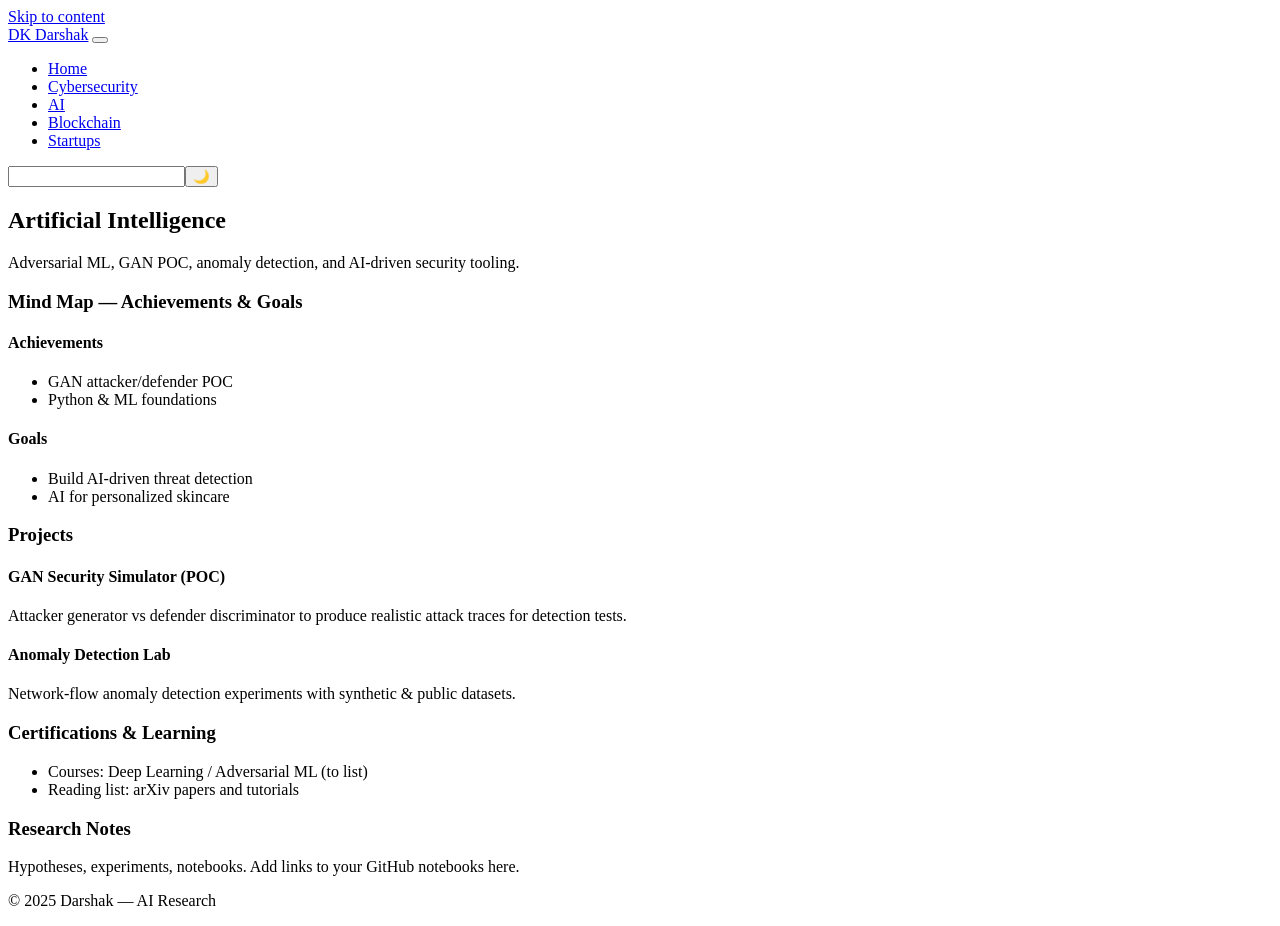
==== ai.html @ f1b4c846 "Update path file" ====
<!doctype html>
<html lang="en">
<head>
  <meta charset="utf-8"/><meta name="viewport" content="width=device-width,initial-scale=1"/>
  <title>AI — Darshak Kanani</title>
  <meta name="description" content="AI projects and GAN POC by Darshak — adversarial ML and security applications."/>
  <link rel="stylesheet" href="style.css">
</head>
<body>
  <a class="skip-link" href="#main">Skip to content</a>
  <header class="site-header"><div class="nav container">
    <a class="brand" href="index.html">DK Darshak</a>
    <button id="nav-toggle" class="hamburger"><span></span><span></span><span></span></button>
    <nav id="primary-nav" class="primary-nav"><ul>
      <li><a href="index.html">Home</a></li>
      <li><a href="cybersecurity.html">Cybersecurity</a></li>
      <li><a class="active" href="ai.html">AI</a></li>
      <li><a href="blockchain.html">Blockchain</a></li>
      <li><a href="startups.html">Startups</a></li>
    </ul></nav>
    <div class="nav-actions"><input id="site-search" class="site-search" type="search"><button id="theme-toggle" class="btn small">🌙</button></div>
  </div></header>

  <main id="main">
    <section id="ai-overview" class="section container">
      <div class="section-header">
        <h1>Artificial Intelligence</h1>
        <p class="muted">Adversarial ML, GAN POC, anomaly detection, and AI-driven security tooling.</p>
      </div>

      <div class="grid grid-2">
        <div>
          <article class="panel mindmap" id="ai-mindmap">
            <h3>Mind Map — Achievements & Goals</h3>
            <div class="map-canvas">
              <div class="map-col">
                <h4>Achievements</h4>
                <ul>
                  <li>GAN attacker/defender POC</li>
                  <li>Python & ML foundations</li>
                </ul>
              </div>
              <div class="map-col">
                <h4>Goals</h4>
                <ul>
                  <li>Build AI-driven threat detection</li>
                  <li>AI for personalized skincare</li>
                </ul>
              </div>
            </div>
          </article>

          <article class="panel">
            <h3>Projects</h3>
            <div class="cards">
              <article class="card" tabindex="0">
                <h4>GAN Security Simulator (POC)</h4>
                <p>Attacker generator vs defender discriminator to produce realistic attack traces for detection tests.</p>
              </article>

              <article class="card" tabindex="0">
                <h4>Anomaly Detection Lab</h4>
                <p>Network-flow anomaly detection experiments with synthetic & public datasets.</p>
              </article>
            </div>
          </article>
        </div>

        <div>
          <article class="panel">
            <h3>Certifications & Learning</h3>
            <ul class="map-list">
              <li>Courses: Deep Learning / Adversarial ML (to list)</li>
              <li>Reading list: arXiv papers and tutorials</li>
            </ul>
          </article>

          <article class="panel">
            <h3>Research Notes</h3>
            <p class="muted">Hypotheses, experiments, notebooks. Add links to your GitHub notebooks here.</p>
          </article>
        </div>
      </div>
    </section>
  </main>

  <footer class="site-footer"><div class="container"><p>© 2025 Darshak — AI Research</p></div></footer>

  <script src="js/main.js"></script>
  <script src="js/ai.js"></script>
</body>
</html>
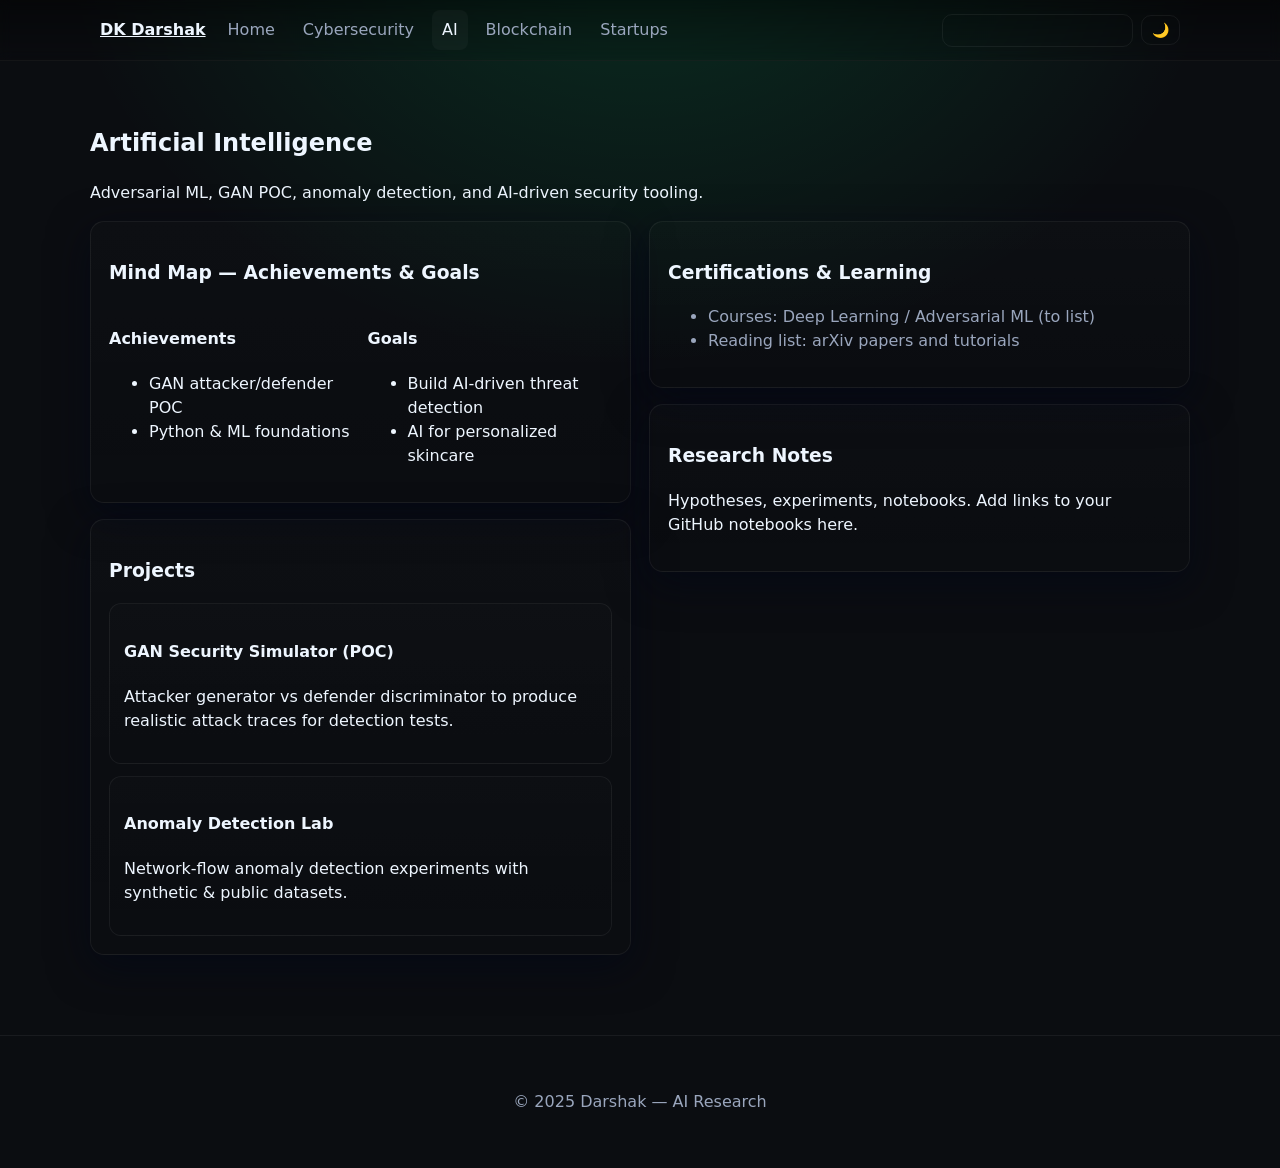
==== commit 6494251e: "path change" ====
--- a/ai.html
+++ b/ai.html
@@ -4,7 +4,7 @@
   <meta charset="utf-8"/><meta name="viewport" content="width=device-width,initial-scale=1"/>
   <title>AI — Darshak Kanani</title>
   <meta name="description" content="AI projects and GAN POC by Darshak — adversarial ML and security applications."/>
-  <link rel="stylesheet" href="style.css">
+  <link rel="stylesheet" href="css/style.css">
 </head>
 <body>
   <a class="skip-link" href="#main">Skip to content</a>
--- a/css/style.css
+++ b/css/style.css
@@ -0,0 +1,189 @@
+/* =========================
+   Variables & Base Reset
+   ========================= */
+:root{
+  --bg:#0b0d11; --panel:#0f1316; --panel-2:#12141a; --muted:#9aa6bd; --text:#eef6ff;
+  --accent:#00e5ff; --accent2:#ff3b6b; --glass:rgba(255,255,255,0.03); --border:rgba(255,255,255,0.06);
+  --radius:14px; --shadow:0 12px 40px rgba(2,6,23,0.6); --max-width:1100px;
+  --glass-2: linear-gradient(180deg, rgba(255,255,255,0.02), transparent);
+  --ease: cubic-bezier(.2,.9,.3,1);
+}
+[data-theme="light"]{
+  --bg:#f6f8fb; --panel:#fff; --panel-2:#f2f4f8; --muted:#546678; --text:#06122a;
+  --accent:#0077ff; --accent2:#d12b55; --glass:rgba(0,0,0,0.02); --border:rgba(2,6,23,0.06);
+}
+
+/* Reset */
+*{box-sizing:border-box}
+html,body{height:100%}
+body{
+  margin:0;
+  background-color: var(--bg);
+  background-image: radial-gradient(900px 700px at 50% -10%, rgba(0,255,135,0.14), rgba(0,0,0,0) 65%);
+  background-repeat: no-repeat;
+  background-attachment: fixed;
+  color:var(--text);font-family:Inter,system-ui,-apple-system,"Segoe UI",Roboto,"Helvetica Neue",Arial;line-height:1.5;
+  -webkit-font-smoothing:antialiased;-moz-osx-font-smoothing:grayscale;
+}
+
+[data-theme="light"] body{
+  background: var(--bg);
+}
+
+/* Skip link */
+.skip-link{position:absolute;left:-9999px}
+.skip-link:focus{position:static;padding:8px 12px;background:var(--accent);color:#001;border-radius:8px}
+
+/* Container */
+.container{max-width:var(--max-width);margin:0 auto;padding:20px}
+
+/* Header / Nav */
+.site-header{position:sticky;top:0;z-index:160;background:linear-gradient(180deg, rgba(0,0,0,0.45), rgba(0,0,0,0.08));border-bottom:1px solid var(--border);backdrop-filter: blur(6px)}
+.nav{display:flex;align-items:center;gap:12px;max-width:var(--max-width);margin:0 auto;padding:10px;position:relative}
+.brand{display:flex;align-items:center;gap:10px;color:var(--text);font-weight:600}
+.logo{display:inline-grid;place-items:center;width:44px;height:44px;border-radius:10px;background:linear-gradient(135deg,var(--accent),var(--accent2));color:#001;font-weight:700}
+.brand-text{font-size:1rem}
+.primary-nav ul{display:flex;gap:8px;list-style:none;margin:0;padding:0}
+.primary-nav a{display:inline-block;padding:8px 10px;border-radius:8px;color:var(--muted);text-decoration:none}
+.primary-nav a:hover, .primary-nav a.active{background:var(--glass);color:var(--text)}
+.nav-actions{margin-left:auto;display:flex;gap:8px;align-items:center}
+.site-search{background:transparent;border:1px solid var(--border);padding:8px 10px;border-radius:10px;color:var(--text);min-width:160px}
+.btn{display:inline-flex;align-items:center;gap:8px;padding:8px 12px;border-radius:10px;border:1px solid var(--border);background:transparent;color:var(--text);cursor:pointer}
+.btn.primary{background:linear-gradient(90deg,var(--accent),var(--accent2));border:none;color:#001;box-shadow:0 8px 30px rgba(0,0,0,0.6)}
+.btn.small{padding:6px 10px;font-size:14px}
+
+/* Quick links & socials */
+.quick-links{list-style:none;padding:0;margin:8px 0 0;display:grid;gap:8px}
+.quick-links a{color:var(--muted);text-decoration:none;padding:6px 8px;border-radius:8px;display:inline-block}
+.quick-links a:hover{background:var(--glass);color:var(--text)}
+.socials a{color:var(--text);text-decoration:none}
+.socials a:hover{color:var(--accent)}
+
+/* Hamburger (mobile) */
+.hamburger{display:none;border:none;background:transparent;padding:8px;cursor:pointer}
+.hamburger span{display:block;height:2px;width:22px;background:var(--text);margin:4px 0;border-radius:2px}
+
+/* Hero */
+.section{padding:44px 0}
+.hero{padding:56px 0 38px;position:relative;overflow:hidden}
+.hero-inner{display:grid;grid-template-columns:1.3fr .7fr;gap:22px;align-items:start}
+.hero-title{font-size:clamp(28px,6vw,44px);margin:0}
+.lead{color:var(--muted);margin:10px 0}
+.cta-row{display:flex;gap:10px;margin-top:12px;flex-wrap:wrap}
+.badges{display:flex;gap:8px;margin-top:14px;flex-wrap:wrap}
+.badge{background:var(--panel-2);padding:6px 10px;border-radius:999px;border:1px solid var(--border);font-size:13px;color:var(--muted)}
+.kpi-row{display:flex;gap:18px;margin-top:18px;flex-wrap:wrap}
+.kpi{background:var(--glass-2);padding:12px;border-radius:12px;border:1px solid var(--border);min-width:80px;text-align:center}
+.kpi strong{display:block;font-size:18px}
+
+/* Panels & cards */
+.panel{background:linear-gradient(180deg, rgba(255,255,255,0.01), transparent);padding:18px;border-radius:14px;border:1px solid var(--border);box-shadow:var(--shadow)}
+.panel + .panel{margin-top:16px}
+.card{padding:14px;border-radius:12px;background:linear-gradient(180deg, rgba(255,255,255,0.01), transparent);border:1px solid var(--border)}
+.cards{display:grid;gap:12px}
+.project-card{transition:transform .3s var(--ease), box-shadow .3s var(--ease);will-change:transform}
+.card:hover{box-shadow:0 12px 38px rgba(0,0,0,0.35);border-color:rgba(255,255,255,0.14)}
+.card .card-actions{margin-top:10px;display:flex;gap:8px;flex-wrap:wrap}
+.is-filtered-out{display:none}
+
+/* grids */
+.grid{display:grid;gap:18px}
+.grid-2{grid-template-columns:1fr 1fr}
+.highlight-grid{display:grid;grid-template-columns:repeat(auto-fit,minmax(220px,1fr));gap:16px}
+.projects-grid{display:grid;grid-template-columns:repeat(2,1fr);gap:14px}
+
+/* mindmap simple layout */
+.mindmap .map-canvas{display:flex;gap:14px;flex-wrap:wrap}
+.map-col{flex:1;min-width:180px}
+.map-list{color:var(--muted)}
+.map-node{display:inline-flex;align-items:center;gap:8px;padding:6px 10px;border-radius:999px;border:1px solid var(--border);background:var(--panel-2);color:var(--text);cursor:pointer;margin:6px 6px 0 0}
+.map-node[aria-expanded="true"]{background:var(--glass)}
+.node-detail{margin:8px 0 0 0}
+
+/* flip-card */
+.flip-card{width:120px;height:140px;perspective:900px}
+.flip-inner{position:relative;width:100%;height:100%;transform-style:preserve-3d;transition:transform .6s var(--ease)}
+.flip-card:hover .flip-inner{transform:rotateY(180deg)}
+.flip-front,.flip-back{position:absolute;inset:0;border-radius:10px;display:flex;align-items:center;justify-content:center;backface-visibility:hidden}
+.flip-front img{width:100%;height:100%;object-fit:cover;border-radius:10px}
+.flip-back{background:var(--panel-2);transform:rotateY(180deg);color:var(--muted);padding:12px;text-align:center}
+
+/* diagram styles */
+.gan-svg .svg-box{fill:rgba(255,255,255,0.02);stroke:var(--border)}
+.gan-svg .svg-text{fill:var(--text);font-size:13px}
+
+/* blog */
+.blog-cards{display:grid;grid-template-columns:repeat(auto-fit,minmax(240px,1fr));gap:14px}
+
+/* chips / filters */
+.chips{display:flex;gap:8px;flex-wrap:wrap;margin:8px 0 16px}
+.chip{border:1px solid var(--border);background:var(--panel-2);color:var(--muted);padding:6px 10px;border-radius:999px;cursor:pointer}
+.chip:hover{color:var(--text)}
+.chip.active{background:linear-gradient(90deg,var(--accent),var(--accent2));color:#001;border:none}
+
+/* accordion */
+.accordion{display:grid;gap:10px}
+.accordion-header{width:100%;text-align:left;border:1px solid var(--border);background:var(--panel-2);color:var(--text);padding:10px;border-radius:10px;cursor:pointer}
+.accordion-content{border-left:2px solid var(--border);margin:4px 0 0 8px;padding:8px 0 0 10px;color:var(--muted);display:none}
+.accordion-header[aria-expanded="true"] + .accordion-content{display:block}
+
+/* tabs */
+.tabs{display:block}
+.tab-list{display:flex;gap:8px;flex-wrap:wrap;margin-bottom:10px}
+.tab{padding:8px 12px;border:1px solid var(--border);background:var(--panel-2);color:var(--muted);border-radius:10px;cursor:pointer}
+.tab[aria-selected="true"]{background:linear-gradient(90deg,var(--accent),var(--accent2));color:#001;border:none}
+.tab-panel{border:1px dashed var(--border);border-radius:10px;padding:10px}
+
+/* code block */
+.code-block{position:relative;background:var(--panel-2);border:1px solid var(--border);border-radius:12px;padding:10px}
+.code-block pre{margin:0;overflow:auto}
+.code-block .copy-btn{position:absolute;top:8px;right:8px}
+
+/* modal */
+.modal{position:fixed;inset:0;background:rgba(0,0,0,0.6);display:none;align-items:center;justify-content:center;padding:16px;z-index:400}
+.modal.open{display:flex}
+.modal-dialog{background:var(--panel);border:1px solid var(--border);border-radius:14px;box-shadow:var(--shadow);max-width:560px;width:100%;overflow:hidden}
+.modal-header{display:flex;align-items:center;justify-content:space-between;padding:12px 14px;border-bottom:1px solid var(--border)}
+.modal-title{margin:0}
+.modal-content{padding:14px;color:var(--muted)}
+
+/* resume preview */
+.resume-preview{height:380px;border-radius:10px;overflow:hidden;border:1px solid var(--border)}
+.resume-preview iframe{width:100%;height:100%;border:0}
+
+/* forms */
+.contact-form{display:block}
+.form-row{display:flex;flex-direction:column;gap:6px;margin-bottom:12px}
+.form-row label{font-size:14px;color:var(--muted)}
+.form-row input,.form-row textarea{background:transparent;border:1px solid var(--border);border-radius:10px;color:var(--text);padding:10px}
+.form-row input:focus,.form-row textarea:focus{outline:none;border-color:var(--accent);box-shadow:0 0 0 3px rgba(0,229,255,0.15)}
+
+/* footer */
+.site-footer{padding:18px 0;border-top:1px solid var(--border);color:var(--muted);text-align:center;margin-top:36px}
+
+/* back-to-top */
+.back-to-top{position:fixed;right:16px;bottom:18px;padding:10px;border-radius:10px;border:1px solid var(--border);display:none;background:var(--panel)}
+
+/* keyboard focus mode */
+.show-focus :focus{outline:2px solid var(--accent);outline-offset:2px}
+
+/* responsive */
+@media (max-width:1000px){
+  .hero-inner{grid-template-columns:1fr}
+  .primary-nav{display:none;position:absolute;left:12px;right:12px;top:100%;background:var(--panel);padding:10px;border-radius:12px;border:1px solid var(--border);box-shadow:var(--shadow)}
+  .primary-nav.open{display:block}
+  .primary-nav ul{display:grid;grid-template-columns:1fr;gap:4px}
+  .hamburger{display:inline-flex}
+  .site-search{display:none}
+  .projects-grid{grid-template-columns:1fr}
+  .grid-2{grid-template-columns:1fr}
+  .container{padding:14px}
+}
+@media (max-width:600px){
+  .brand-text{display:none}
+  .logo{width:40px;height:40px}
+}
+
+/* animations */
+.fade-in{opacity:0;transform:translateY(16px);animation:fadeInUp .6s forwards}
+@keyframes fadeInUp{to{opacity:1;transform:none}}
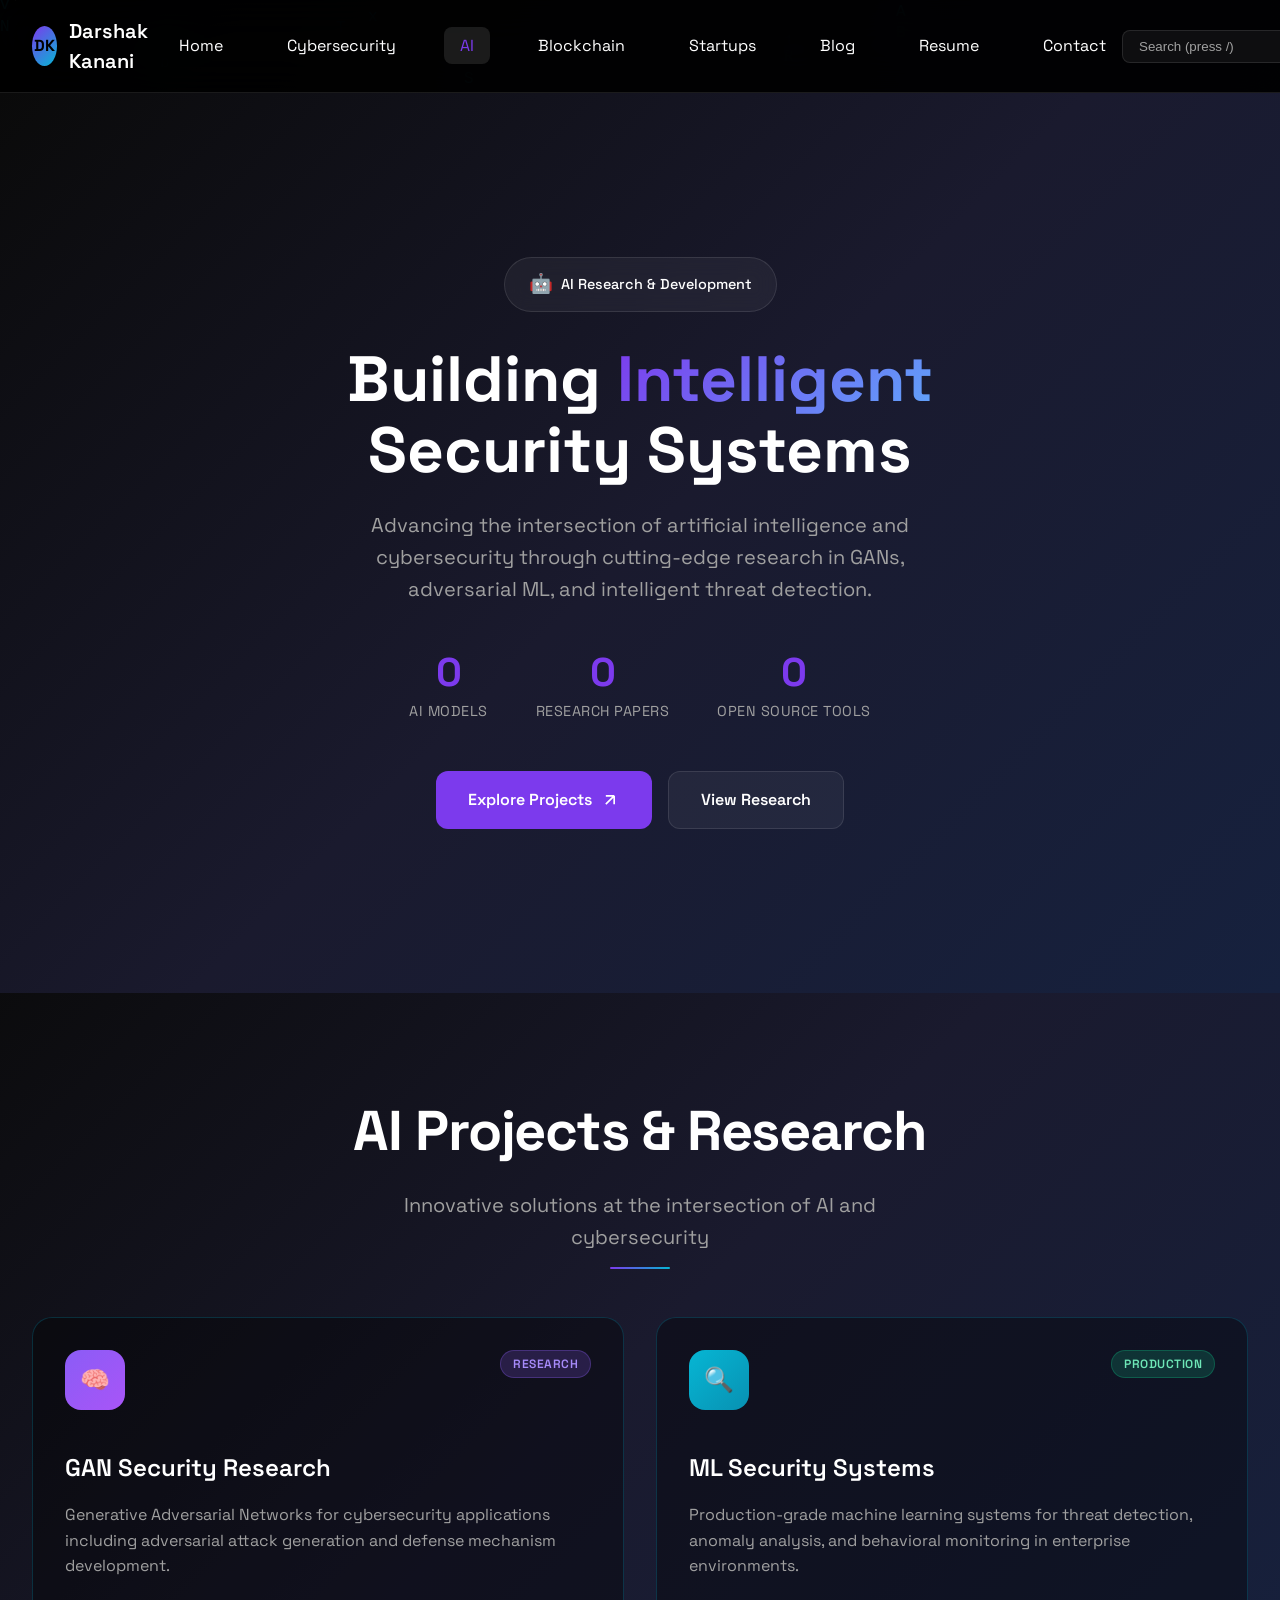
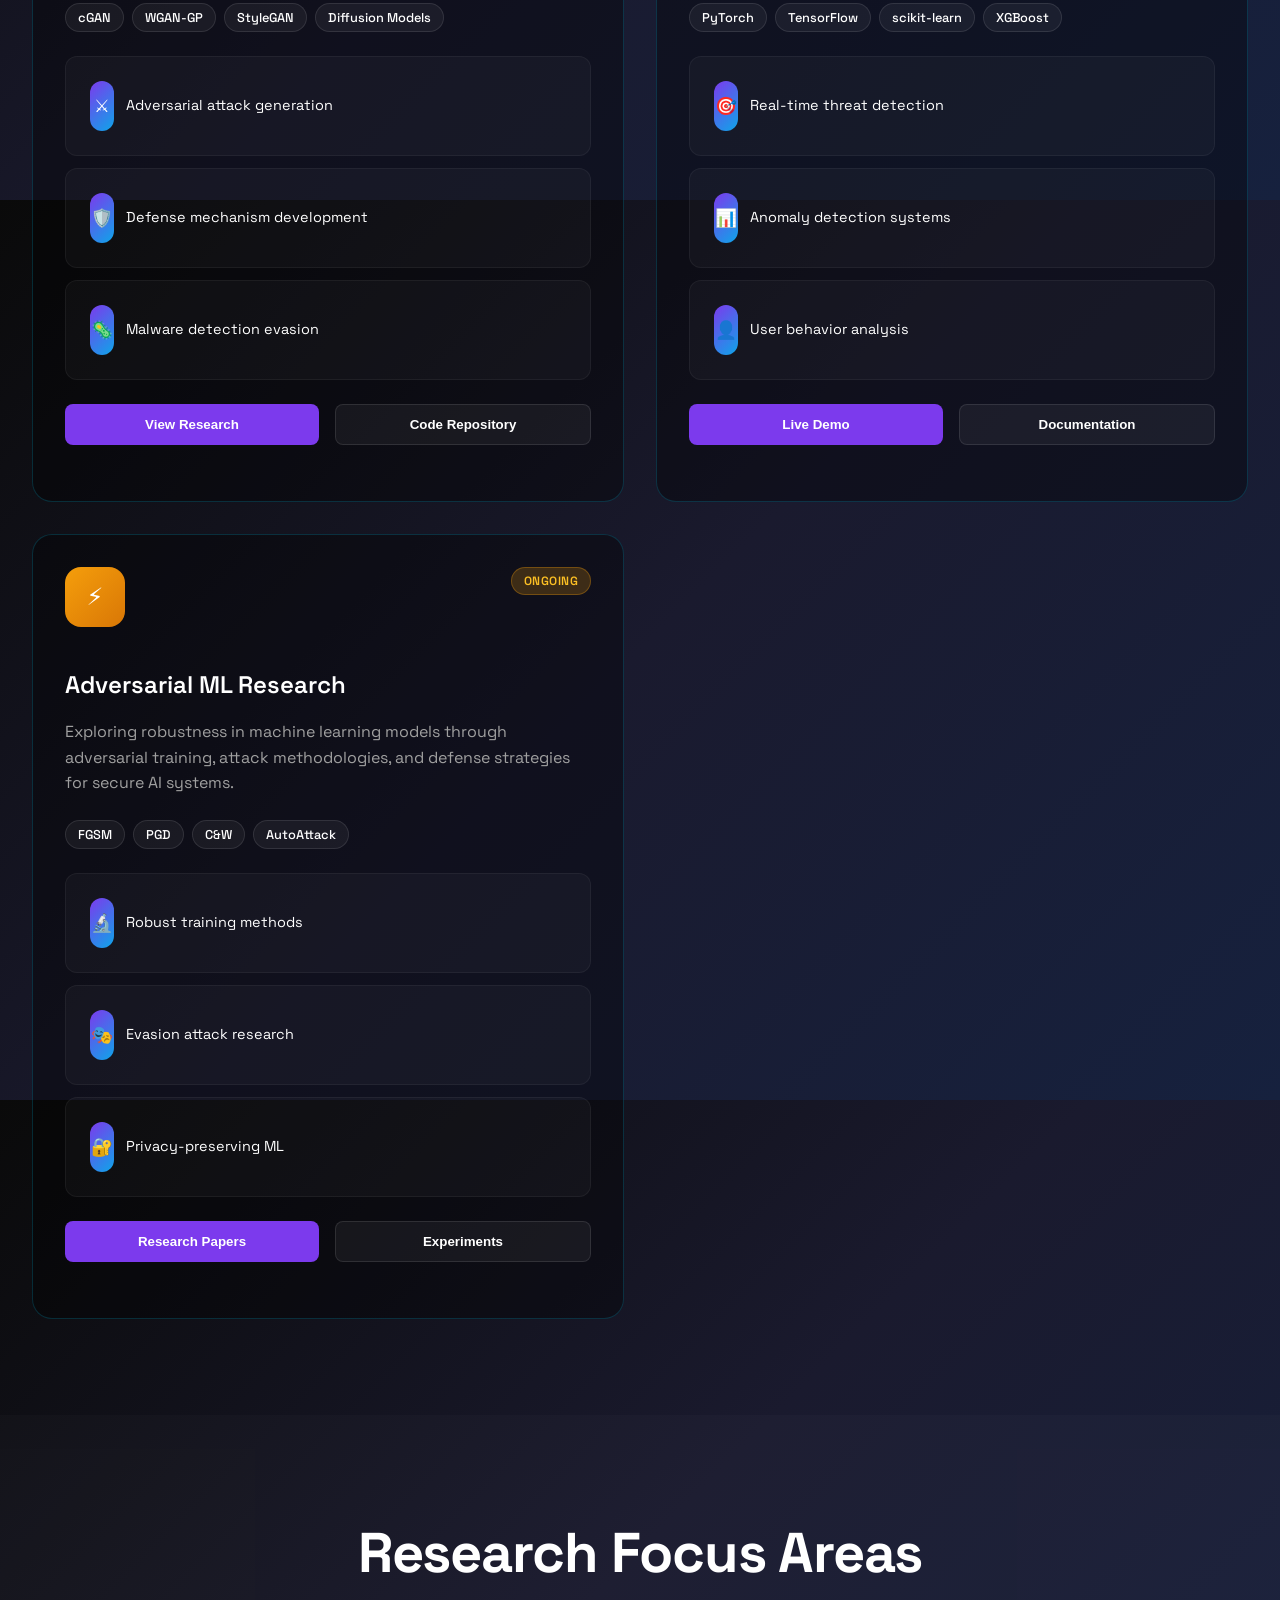
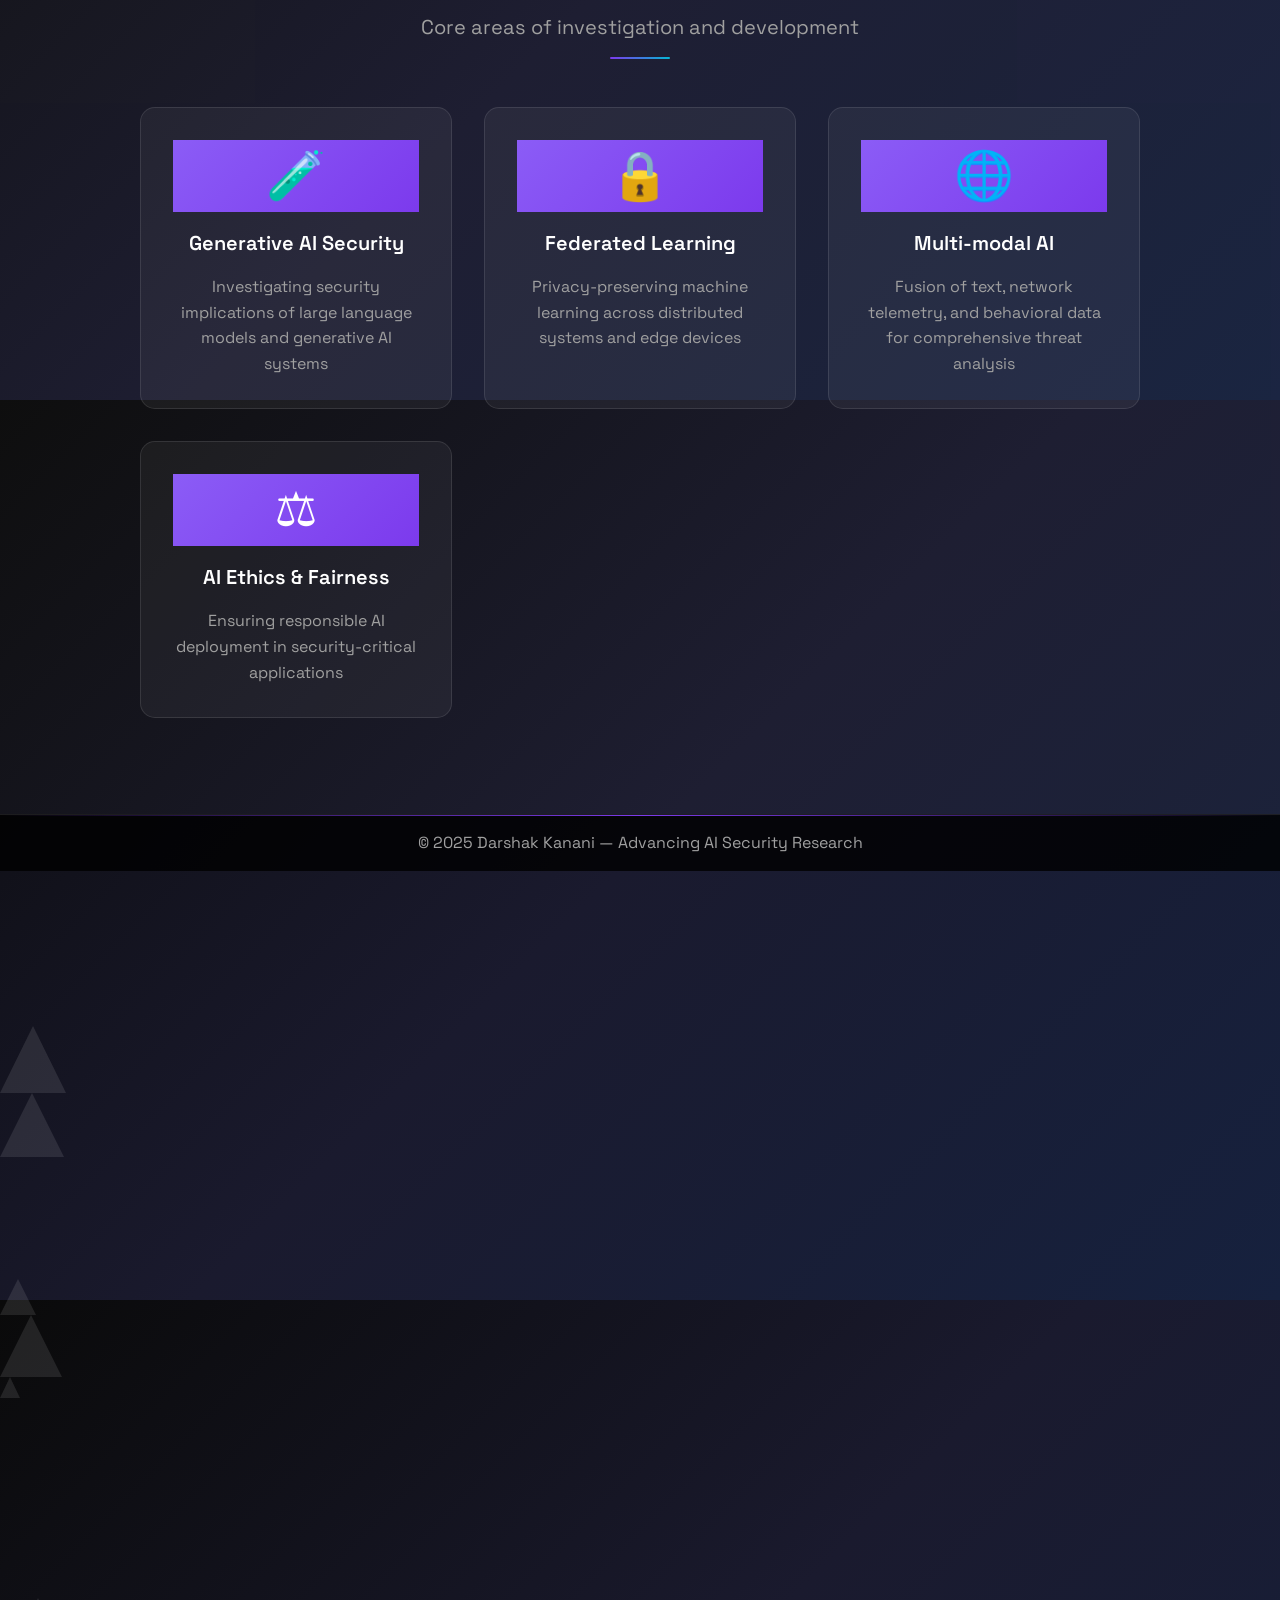
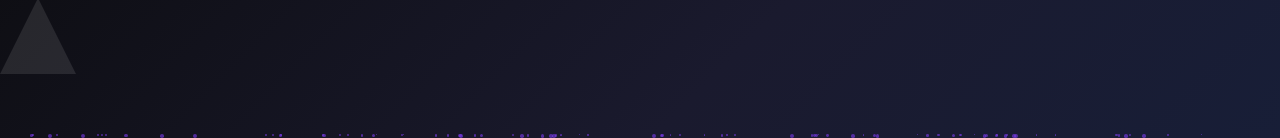
==== commit 38725513: "Update" ====
--- a/ai.html
+++ b/ai.html
@@ -1,90 +1,289 @@
 <!doctype html>
 <html lang="en">
 <head>
-  <meta charset="utf-8"/><meta name="viewport" content="width=device-width,initial-scale=1"/>
+  <meta charset="utf-8"/>
+  <meta name="viewport" content="width=device-width,initial-scale=1"/>
   <title>AI — Darshak Kanani</title>
-  <meta name="description" content="AI projects and GAN POC by Darshak — adversarial ML and security applications."/>
+  <meta name="description" content="AI projects, research, and GAN-based security work by Darshak Kanani."/>
   <link rel="stylesheet" href="css/style.css">
+  <link rel="preconnect" href="https://fonts.googleapis.com">
+  <link rel="preconnect" href="https://fonts.gstatic.com" crossorigin>
+  <link href="https://fonts.googleapis.com/css2?family=Space+Grotesk:wght@300;400;500;600;700&display=swap" rel="stylesheet">
 </head>
-<body>
+<body class="theme-ai ai-page">
   <a class="skip-link" href="#main">Skip to content</a>
-  <header class="site-header"><div class="nav container">
-    <a class="brand" href="index.html">DK Darshak</a>
-    <button id="nav-toggle" class="hamburger"><span></span><span></span><span></span></button>
-    <nav id="primary-nav" class="primary-nav"><ul>
-      <li><a href="index.html">Home</a></li>
-      <li><a href="cybersecurity.html">Cybersecurity</a></li>
-      <li><a class="active" href="ai.html">AI</a></li>
-      <li><a href="blockchain.html">Blockchain</a></li>
-      <li><a href="startups.html">Startups</a></li>
-    </ul></nav>
-    <div class="nav-actions"><input id="site-search" class="site-search" type="search"><button id="theme-toggle" class="btn small">🌙</button></div>
-  </div></header>
-
-  <main id="main">
-    <section id="ai-overview" class="section container">
-      <div class="section-header">
-        <h1>Artificial Intelligence</h1>
-        <p class="muted">Adversarial ML, GAN POC, anomaly detection, and AI-driven security tooling.</p>
+
+  <header class="site-header" role="banner">
+    <div class="nav container">
+      <a class="brand" href="index.html" aria-label="Home">
+        <span class="logo">DK</span><span class="brand-text">Darshak Kanani</span>
+      </a>
+
+      <button id="nav-toggle" class="hamburger" aria-controls="primary-nav" aria-expanded="false" aria-label="Toggle navigation">
+        <span></span><span></span><span></span>
+      </button>
+
+      <nav id="primary-nav" class="primary-nav" role="navigation">
+        <ul>
+          <li><a href="index.html">Home</a></li>
+          <li><a href="cybersecurity.html">Cybersecurity</a></li>
+          <li><a class="active" href="ai.html">AI</a></li>
+          <li><a href="blockchain.html">Blockchain</a></li>
+          <li><a href="startups.html">Startups</a></li>
+          <li><a href="index.html#blog">Blog</a></li>
+          <li><a href="index.html#resume">Resume</a></li>
+          <li><a href="index.html#contact">Contact</a></li>
+        </ul>
+      </nav>
+
+      <div class="nav-actions">
+        <input id="site-search" class="site-search" type="search" placeholder="Search (press /)" aria-label="Search">
+        <button id="theme-toggle" class="btn small" title="Toggle theme" aria-pressed="false">🌙</button>
       </div>
-
-      <div class="grid grid-2">
-        <div>
-          <article class="panel mindmap" id="ai-mindmap">
-            <h3>Mind Map — Achievements & Goals</h3>
-            <div class="map-canvas">
-              <div class="map-col">
-                <h4>Achievements</h4>
-                <ul>
-                  <li>GAN attacker/defender POC</li>
-                  <li>Python & ML foundations</li>
-                </ul>
-              </div>
-              <div class="map-col">
-                <h4>Goals</h4>
-                <ul>
-                  <li>Build AI-driven threat detection</li>
-                  <li>AI for personalized skincare</li>
-                </ul>
-              </div>
-            </div>
-          </article>
-
-          <article class="panel">
-            <h3>Projects</h3>
-            <div class="cards">
-              <article class="card" tabindex="0">
-                <h4>GAN Security Simulator (POC)</h4>
-                <p>Attacker generator vs defender discriminator to produce realistic attack traces for detection tests.</p>
-              </article>
-
-              <article class="card" tabindex="0">
-                <h4>Anomaly Detection Lab</h4>
-                <p>Network-flow anomaly detection experiments with synthetic & public datasets.</p>
-              </article>
-            </div>
-          </article>
-        </div>
-
-        <div>
-          <article class="panel">
-            <h3>Certifications & Learning</h3>
-            <ul class="map-list">
-              <li>Courses: Deep Learning / Adversarial ML (to list)</li>
-              <li>Reading list: arXiv papers and tutorials</li>
-            </ul>
-          </article>
-
-          <article class="panel">
-            <h3>Research Notes</h3>
-            <p class="muted">Hypotheses, experiments, notebooks. Add links to your GitHub notebooks here.</p>
-          </article>
-        </div>
-      </div>
-    </section>
-  </main>
-
-  <footer class="site-footer"><div class="container"><p>© 2025 Darshak — AI Research</p></div></footer>
+    </div>
+  </header>
+
+  <div class="main-content">
+    <main id="main">
+      <!-- Hero Section -->
+      <section class="ai-hero-section">
+        <div class="hero-content">
+          <div class="hero-badge animate-fade-in">
+            <span class="badge-icon">🤖</span>
+            <span>AI Research & Development</span>
+          </div>
+          
+          <h1 class="hero-title animate-slide-up">
+            Building <span class="gradient-text">Intelligent</span><br>
+            Security Systems
+          </h1>
+          
+          <p class="hero-description animate-slide-up delay-1">
+            Advancing the intersection of artificial intelligence and cybersecurity through 
+            cutting-edge research in GANs, adversarial ML, and intelligent threat detection.
+          </p>
+          
+          <div class="hero-metrics animate-slide-up delay-2">
+            <div class="metric">
+              <div class="metric-number" data-count="15">0</div>
+              <div class="metric-label">AI Models</div>
+            </div>
+            <div class="metric">
+              <div class="metric-number" data-count="8">0</div>
+              <div class="metric-label">Research Papers</div>
+            </div>
+            <div class="metric">
+              <div class="metric-number" data-count="5">0</div>
+              <div class="metric-label">Open Source Tools</div>
+            </div>
+          </div>
+          
+          <div class="hero-actions animate-slide-up delay-3">
+            <a href="#ai-projects" class="btn-primary">
+              <span>Explore Projects</span>
+              <svg width="20" height="20" viewBox="0 0 24 24" fill="none" stroke="currentColor" stroke-width="2">
+                <path d="M7 17L17 7M17 7H7M17 7V17"/>
+              </svg>
+            </a>
+            <a href="#ai-research" class="btn-secondary">
+              <span>View Research</span>
+            </a>
+          </div>
+        </div>
+      </section>
+
+      <!-- Projects Section -->
+      <section id="ai-projects" class="ai-projects-section">
+        <div class="section-header">
+          <h2 class="section-title">AI Projects & Research</h2>
+          <p class="section-subtitle">Innovative solutions at the intersection of AI and cybersecurity</p>
+        </div>
+        
+        <div class="projects-grid">
+          <!-- GAN Security Research -->
+          <div class="project-card gan-card">
+            <div class="card-header">
+              <div class="card-icon gan-icon">🧠</div>
+              <div class="card-status">
+                <span class="status-badge research">Research</span>
+              </div>
+            </div>
+            
+            <div class="card-content">
+              <h3 class="card-title">GAN Security Research</h3>
+              <p class="card-description">
+                Generative Adversarial Networks for cybersecurity applications including 
+                adversarial attack generation and defense mechanism development.
+              </p>
+              
+              <div class="card-features">
+                <div class="feature-tag">cGAN</div>
+                <div class="feature-tag">WGAN-GP</div>
+                <div class="feature-tag">StyleGAN</div>
+                <div class="feature-tag">Diffusion Models</div>
+              </div>
+              
+              <div class="project-highlights">
+                <div class="highlight-item">
+                  <span class="highlight-icon">⚔️</span>
+                  <span>Adversarial attack generation</span>
+                </div>
+                <div class="highlight-item">
+                  <span class="highlight-icon">🛡️</span>
+                  <span>Defense mechanism development</span>
+                </div>
+                <div class="highlight-item">
+                  <span class="highlight-icon">🦠</span>
+                  <span>Malware detection evasion</span>
+                </div>
+              </div>
+            </div>
+            
+            <div class="card-actions">
+              <button class="btn-card primary">View Research</button>
+              <button class="btn-card secondary">Code Repository</button>
+            </div>
+          </div>
+
+          <!-- ML Security Systems -->
+          <div class="project-card ml-card">
+            <div class="card-header">
+              <div class="card-icon ml-icon">🔍</div>
+              <div class="card-status">
+                <span class="status-badge production">Production</span>
+              </div>
+            </div>
+            
+            <div class="card-content">
+              <h3 class="card-title">ML Security Systems</h3>
+              <p class="card-description">
+                Production-grade machine learning systems for threat detection, 
+                anomaly analysis, and behavioral monitoring in enterprise environments.
+              </p>
+              
+              <div class="card-features">
+                <div class="feature-tag">PyTorch</div>
+                <div class="feature-tag">TensorFlow</div>
+                <div class="feature-tag">scikit-learn</div>
+                <div class="feature-tag">XGBoost</div>
+              </div>
+              
+              <div class="project-highlights">
+                <div class="highlight-item">
+                  <span class="highlight-icon">🎯</span>
+                  <span>Real-time threat detection</span>
+                </div>
+                <div class="highlight-item">
+                  <span class="highlight-icon">📊</span>
+                  <span>Anomaly detection systems</span>
+                </div>
+                <div class="highlight-item">
+                  <span class="highlight-icon">👤</span>
+                  <span>User behavior analysis</span>
+                </div>
+              </div>
+            </div>
+            
+            <div class="card-actions">
+              <button class="btn-card primary">Live Demo</button>
+              <button class="btn-card secondary">Documentation</button>
+            </div>
+          </div>
+
+          <!-- Adversarial ML Research -->
+          <div class="project-card adversarial-card">
+            <div class="card-header">
+              <div class="card-icon adversarial-icon">⚡</div>
+              <div class="card-status">
+                <span class="status-badge ongoing">Ongoing</span>
+              </div>
+            </div>
+            
+            <div class="card-content">
+              <h3 class="card-title">Adversarial ML Research</h3>
+              <p class="card-description">
+                Exploring robustness in machine learning models through adversarial training, 
+                attack methodologies, and defense strategies for secure AI systems.
+              </p>
+              
+              <div class="card-features">
+                <div class="feature-tag">FGSM</div>
+                <div class="feature-tag">PGD</div>
+                <div class="feature-tag">C&W</div>
+                <div class="feature-tag">AutoAttack</div>
+              </div>
+              
+              <div class="project-highlights">
+                <div class="highlight-item">
+                  <span class="highlight-icon">🔬</span>
+                  <span>Robust training methods</span>
+                </div>
+                <div class="highlight-item">
+                  <span class="highlight-icon">🎭</span>
+                  <span>Evasion attack research</span>
+                </div>
+                <div class="highlight-item">
+                  <span class="highlight-icon">🔐</span>
+                  <span>Privacy-preserving ML</span>
+                </div>
+              </div>
+            </div>
+            
+            <div class="card-actions">
+              <button class="btn-card primary">Research Papers</button>
+              <button class="btn-card secondary">Experiments</button>
+            </div>
+          </div>
+        </div>
+      </section>
+
+      <!-- Research Areas -->
+      <section id="ai-research" class="research-section">
+        <div class="section-header">
+          <h2 class="section-title">Research Focus Areas</h2>
+          <p class="section-subtitle">Core areas of investigation and development</p>
+        </div>
+        
+        <div class="research-grid">
+          <div class="research-item">
+            <div class="research-icon">🧪</div>
+            <div class="research-content">
+              <h3>Generative AI Security</h3>
+              <p>Investigating security implications of large language models and generative AI systems</p>
+            </div>
+          </div>
+          
+          <div class="research-item">
+            <div class="research-icon">🔒</div>
+            <div class="research-content">
+              <h3>Federated Learning</h3>
+              <p>Privacy-preserving machine learning across distributed systems and edge devices</p>
+            </div>
+          </div>
+          
+          <div class="research-item">
+            <div class="research-icon">🌐</div>
+            <div class="research-content">
+              <h3>Multi-modal AI</h3>
+              <p>Fusion of text, network telemetry, and behavioral data for comprehensive threat analysis</p>
+            </div>
+          </div>
+          
+          <div class="research-item">
+            <div class="research-icon">⚖️</div>
+            <div class="research-content">
+              <h3>AI Ethics & Fairness</h3>
+              <p>Ensuring responsible AI deployment in security-critical applications</p>
+            </div>
+          </div>
+        </div>
+      </section>
+    </main>
+  </div>
+
+  <footer class="site-footer">
+    <p>© 2025 Darshak Kanani — Advancing AI Security Research</p>
+  </footer>
 
   <script src="js/main.js"></script>
   <script src="js/ai.js"></script>
--- a/css/style.css
+++ b/css/style.css
@@ -1,189 +1,6072 @@
-/* =========================
-   Variables & Base Reset
-   ========================= */
-:root{
-  --bg:#0b0d11; --panel:#0f1316; --panel-2:#12141a; --muted:#9aa6bd; --text:#eef6ff;
-  --accent:#00e5ff; --accent2:#ff3b6b; --glass:rgba(255,255,255,0.03); --border:rgba(255,255,255,0.06);
-  --radius:14px; --shadow:0 12px 40px rgba(2,6,23,0.6); --max-width:1100px;
-  --glass-2: linear-gradient(180deg, rgba(255,255,255,0.02), transparent);
-  --ease: cubic-bezier(.2,.9,.3,1);
-}
-[data-theme="light"]{
-  --bg:#f6f8fb; --panel:#fff; --panel-2:#f2f4f8; --muted:#546678; --text:#06122a;
-  --accent:#0077ff; --accent2:#d12b55; --glass:rgba(0,0,0,0.02); --border:rgba(2,6,23,0.06);
-}
-
-/* Reset */
-*{box-sizing:border-box}
-html,body{height:100%}
-body{
-  margin:0;
-  background-color: var(--bg);
-  background-image: radial-gradient(900px 700px at 50% -10%, rgba(0,255,135,0.14), rgba(0,0,0,0) 65%);
-  background-repeat: no-repeat;
-  background-attachment: fixed;
-  color:var(--text);font-family:Inter,system-ui,-apple-system,"Segoe UI",Roboto,"Helvetica Neue",Arial;line-height:1.5;
-  -webkit-font-smoothing:antialiased;-moz-osx-font-smoothing:grayscale;
-}
-
-[data-theme="light"] body{
-  background: var(--bg);
+/* Import Enhanced Contact Styles */
+@import url('contact-enhanced.css');
+
+/* Import Enhanced Resume Styles */
+@import url('resume-enhanced.css');
+
+/* Reset and base styles */
+* {
+  margin: 0;
+  padding: 0;
+  box-sizing: border-box;
+}
+
+html {
+  height: 100%;
+  width: 100%;
+  scroll-behavior: smooth;
+}
+
+body {
+  margin: 0;
+  min-height: 100vh;
+  width: 100%;
+  background-color: #000000;
+  color: var(--text);
+  font-family: Inter, system-ui, -apple-system, "Segoe UI", Roboto, "Helvetica Neue", Arial;
+  line-height: 1.5;
+  -webkit-font-smoothing: antialiased;
+  -moz-osx-font-smoothing: grayscale;
+  position: relative;
+  overflow-x: hidden;
+  display: flex;
+  flex-direction: column;
+}
+
+/* CSS Variables */
+:root {
+  --text: #ffffff;
+  --muted: #a0a0a0;
+  --accent: #00d4ff;
+  --accent2: #0099cc;
+  --border: rgba(255, 255, 255, 0.1);
+  --panel: rgba(255, 255, 255, 0.05);
+  --panel-2: rgba(255, 255, 255, 0.03);
+  --glass: rgba(255, 255, 255, 0.1);
+  --ease: cubic-bezier(0.4, 0, 0.2, 1);
+}
+
+/* Main content wrapper */
+.main-content {
+  flex: 1;
+  width: 100%;
+  min-height: 100vh;
+  display: flex;
+  flex-direction: column;
+}
+
+/* Site header */
+.site-header {
+  width: 100%;
+  position: sticky;
+  top: 0;
+  z-index: 1000;
+  background: rgba(0, 0, 0, 0.9);
+  backdrop-filter: blur(20px);
+  border-bottom: 1px solid var(--border);
+  padding: 0;
+}
+
+.nav {
+  display: flex;
+  align-items: center;
+  justify-content: space-between;
+  padding: 1rem 2rem;
+  max-width: 1400px;
+  margin: 0 auto;
+}
+
+.brand {
+  display: flex;
+  align-items: center;
+  gap: 0.75rem;
+  text-decoration: none;
+  color: var(--text);
+  font-weight: 600;
+  font-size: 1.25rem;
+}
+
+.logo {
+  background: linear-gradient(135deg, var(--accent), var(--accent2));
+  color: #000;
+  width: 2.5rem;
+  height: 2.5rem;
+  border-radius: 50%;
+  display: flex;
+  align-items: center;
+  justify-content: center;
+  font-weight: bold;
+  font-size: 1rem;
+}
+
+.brand-text {
+  color: var(--text);
+}
+
+.primary-nav ul {
+  display: flex;
+  list-style: none;
+  gap: 2rem;
+  margin: 0;
+  padding: 0;
+}
+
+.primary-nav a {
+  color: var(--text);
+  text-decoration: none;
+  padding: 0.5rem 1rem;
+  border-radius: 0.5rem;
+  transition: all 0.2s var(--ease);
+}
+
+.primary-nav a:hover,
+.primary-nav a.active {
+  background: var(--glass);
+  color: var(--accent);
+}
+
+.nav-actions {
+  display: flex;
+  align-items: center;
+  gap: 1rem;
+}
+
+.site-search {
+  background: var(--panel);
+  border: 1px solid var(--border);
+  border-radius: 0.5rem;
+  padding: 0.5rem 1rem;
+  color: var(--text);
+  width: 200px;
+}
+
+.site-search::placeholder {
+  color: var(--muted);
+}
+
+.btn {
+  background: var(--glass);
+  border: 1px solid var(--border);
+  color: var(--text);
+  padding: 0.75rem 1.5rem;
+  border-radius: 0.5rem;
+  text-decoration: none;
+  display: inline-block;
+  cursor: pointer;
+  transition: all 0.2s var(--ease);
+  font-size: 0.9rem;
+  font-weight: 500;
+}
+
+.btn:hover {
+  background: var(--accent);
+  color: #000;
+  transform: translateY(-2px);
+}
+
+.btn.primary {
+  background: linear-gradient(135deg, var(--accent), var(--accent2));
+  color: #000;
+  font-weight: 600;
+}
+
+.btn.ghost {
+  background: transparent;
+  border-color: var(--accent);
+  color: var(--accent);
+}
+
+.btn.small {
+  padding: 0.5rem 1rem;
+  font-size: 0.8rem;
+}
+
+/* Hero section */
+.hero {
+  min-height: 100vh;
+  width: 100%;
+  display: flex;
+  align-items: center;
+  justify-content: center;
+  position: relative;
+  padding: 2rem;
+}
+
+.hero-inner {
+  width: 100%;
+  max-width: 1400px;
+  display: grid;
+  grid-template-columns: 1fr auto;
+  gap: 4rem;
+  align-items: center;
+}
+
+.hero-left h1 {
+  font-size: clamp(2.5rem, 6vw, 4rem);
+  margin-bottom: 1.5rem;
+  line-height: 1.1;
+}
+
+.hero-title .accent {
+  background: linear-gradient(135deg, var(--accent), var(--accent2));
+  -webkit-background-clip: text;
+  -webkit-text-fill-color: transparent;
+  background-clip: text;
+}
+
+.lead {
+  font-size: 1.5rem;
+  margin-bottom: 1rem;
+  color: var(--muted);
+}
+
+.muted {
+  color: var(--muted);
+  margin-bottom: 2rem;
+}
+
+.cta-row {
+  display: flex;
+  gap: 1rem;
+  margin-bottom: 2rem;
+  flex-wrap: wrap;
+}
+
+.badges {
+  display: flex;
+  gap: 0.75rem;
+  margin-bottom: 2rem;
+  flex-wrap: wrap;
+}
+
+.badge {
+  background: var(--glass);
+  border: 1px solid var(--border);
+  padding: 0.5rem 1rem;
+  border-radius: 2rem;
+  font-size: 0.8rem;
+  color: var(--text);
+}
+
+.kpi-row {
+  display: flex;
+  gap: 2rem;
+}
+
+.kpi {
+  text-align: center;
+}
+
+.kpi strong {
+  display: block;
+  font-size: 2rem;
+  color: var(--accent);
+  margin-bottom: 0.25rem;
+}
+
+.kpi small {
+  color: var(--muted);
+  font-size: 0.9rem;
+}
+
+.hero-right {
+  background: var(--panel);
+  border: 1px solid var(--border);
+  border-radius: 1rem;
+  padding: 2rem;
+  backdrop-filter: blur(10px);
+}
+
+.avatar {
+  width: 120px;
+  height: 120px;
+  border-radius: 50%;
+  margin-bottom: 1.5rem;
+  border: 3px solid var(--accent);
+}
+
+.quick-links {
+  list-style: none;
+  margin: 1rem 0;
+}
+
+.quick-links li {
+  margin-bottom: 0.5rem;
+}
+
+.quick-links a {
+  color: var(--accent);
+  text-decoration: none;
+}
+
+.quick-links a:hover {
+  text-decoration: underline;
+}
+
+hr {
+  border: none;
+  border-top: 1px solid var(--border);
+  margin: 1.5rem 0;
+}
+
+.socials a {
+  color: var(--accent);
+  text-decoration: none;
+  margin-right: 1rem;
+}
+
+.socials a:hover {
+  text-decoration: underline;
+}
+
+/* Sections */
+section {
+  width: 100%;
+  padding: 5rem 2rem;
+}
+
+.section-header {
+  text-align: center;
+  margin-bottom: 4rem;
+}
+
+.section-header h1,
+.section-header h2 {
+  font-size: clamp(2.5rem, 5vw, 3.5rem);
+  margin-bottom: 1rem;
+  color: var(--text);
+}
+
+.section-header .muted {
+  font-size: 1.2rem;
+  color: var(--muted);
+  max-width: 600px;
+  margin: 0 auto;
+}
+
+/* Grid layouts */
+.grid {
+  display: grid;
+  gap: 2rem;
+  width: 100%;
+}
+
+.grid-2 {
+  grid-template-columns: repeat(auto-fit, minmax(350px, 1fr));
+  gap: 2rem;
+}
+
+/* Panels and cards */
+.panel, .card {
+  background: var(--panel);
+  border: 1px solid var(--border);
+  border-radius: 1rem;
+  padding: 2rem;
+  backdrop-filter: blur(10px);
+  transition: all 0.3s var(--ease);
+}
+
+.panel:hover, .card:hover {
+  transform: translateY(-5px);
+  box-shadow: 0 20px 40px rgba(0, 0, 0, 0.3);
+  border-color: var(--accent);
+}
+
+/* Highlight cards */
+.highlights {
+  padding: 5rem 2rem;
+}
+
+.highlight-grid {
+  display: grid;
+  grid-template-columns: repeat(auto-fit, minmax(280px, 1fr));
+  gap: 2rem;
+  max-width: 1400px;
+  margin: 0 auto;
+}
+
+.highlight.card {
+  text-align: center;
+  padding: 2.5rem 2rem;
+}
+
+.highlight.card h4 {
+  font-size: 1.5rem;
+  margin-bottom: 1rem;
+  color: var(--text);
+}
+
+.highlight.card p {
+  color: var(--muted);
+  margin-bottom: 1.5rem;
+}
+
+.highlight.card .link {
+  color: var(--accent);
+  text-decoration: none;
+  font-weight: 500;
+}
+
+.highlight.card .link:hover {
+  text-decoration: underline;
+}
+
+/* Blog cards */
+.blog-cards {
+  display: grid;
+  grid-template-columns: repeat(auto-fit, minmax(300px, 1fr));
+  gap: 2rem;
+  margin-top: 3rem;
+}
+
+.post-card h4 {
+  font-size: 1.3rem;
+  margin-bottom: 0.75rem;
+  color: var(--text);
+}
+
+.post-card .muted {
+  color: var(--muted);
+  margin-bottom: 0;
+}
+
+/* Contact form */
+.contact-form {
+  max-width: 600px;
+}
+
+.form-row {
+  margin-bottom: 1.5rem;
+}
+
+.form-row label {
+  display: block;
+  margin-bottom: 0.5rem;
+  color: var(--text);
+  font-weight: 500;
+}
+
+.form-row input,
+.form-row textarea {
+  width: 100%;
+  background: var(--panel);
+  border: 1px solid var(--border);
+  border-radius: 0.5rem;
+  padding: 0.75rem 1rem;
+  color: var(--text);
+  font-size: 1rem;
+}
+
+.form-row input:focus,
+.form-row textarea:focus {
+  outline: none;
+  border-color: var(--accent);
+  box-shadow: 0 0 0 3px rgba(0, 212, 255, 0.1);
+}
+
+/* Resume preview */
+.resume-preview iframe {
+  width: 100%;
+  height: 500px;
+  border: 1px solid var(--border);
+  border-radius: 0.5rem;
+  background: var(--panel);
+}
+
+/* Back to top button */
+.back-to-top {
+  position: fixed;
+  bottom: 2rem;
+  right: 2rem;
+  background: var(--accent);
+  color: #000;
+  border: none;
+  width: 3rem;
+  height: 3rem;
+  border-radius: 50%;
+  cursor: pointer;
+  font-size: 1.2rem;
+  font-weight: bold;
+  transition: all 0.3s var(--ease);
+  z-index: 1000;
+}
+
+.back-to-top:hover {
+  transform: translateY(-3px);
+  box-shadow: 0 10px 20px rgba(0, 212, 255, 0.3);
+}
+
+/* Footer */
+.site-footer {
+  background: rgba(0, 0, 0, 0.8);
+  border-top: 1px solid var(--border);
+  padding: 3rem 2rem;
+  text-align: center;
+  margin-top: auto;
+}
+
+.site-footer p {
+  color: var(--muted);
+  margin: 0;
+}
+
+.site-footer a {
+  color: var(--accent);
+  text-decoration: none;
+}
+
+.site-footer a:hover {
+  text-decoration: underline;
 }
 
 /* Skip link */
-.skip-link{position:absolute;left:-9999px}
-.skip-link:focus{position:static;padding:8px 12px;background:var(--accent);color:#001;border-radius:8px}
-
-/* Container */
-.container{max-width:var(--max-width);margin:0 auto;padding:20px}
-
-/* Header / Nav */
-.site-header{position:sticky;top:0;z-index:160;background:linear-gradient(180deg, rgba(0,0,0,0.45), rgba(0,0,0,0.08));border-bottom:1px solid var(--border);backdrop-filter: blur(6px)}
-.nav{display:flex;align-items:center;gap:12px;max-width:var(--max-width);margin:0 auto;padding:10px;position:relative}
-.brand{display:flex;align-items:center;gap:10px;color:var(--text);font-weight:600}
-.logo{display:inline-grid;place-items:center;width:44px;height:44px;border-radius:10px;background:linear-gradient(135deg,var(--accent),var(--accent2));color:#001;font-weight:700}
-.brand-text{font-size:1rem}
-.primary-nav ul{display:flex;gap:8px;list-style:none;margin:0;padding:0}
-.primary-nav a{display:inline-block;padding:8px 10px;border-radius:8px;color:var(--muted);text-decoration:none}
-.primary-nav a:hover, .primary-nav a.active{background:var(--glass);color:var(--text)}
-.nav-actions{margin-left:auto;display:flex;gap:8px;align-items:center}
-.site-search{background:transparent;border:1px solid var(--border);padding:8px 10px;border-radius:10px;color:var(--text);min-width:160px}
-.btn{display:inline-flex;align-items:center;gap:8px;padding:8px 12px;border-radius:10px;border:1px solid var(--border);background:transparent;color:var(--text);cursor:pointer}
-.btn.primary{background:linear-gradient(90deg,var(--accent),var(--accent2));border:none;color:#001;box-shadow:0 8px 30px rgba(0,0,0,0.6)}
-.btn.small{padding:6px 10px;font-size:14px}
-
-/* Quick links & socials */
-.quick-links{list-style:none;padding:0;margin:8px 0 0;display:grid;gap:8px}
-.quick-links a{color:var(--muted);text-decoration:none;padding:6px 8px;border-radius:8px;display:inline-block}
-.quick-links a:hover{background:var(--glass);color:var(--text)}
-.socials a{color:var(--text);text-decoration:none}
-.socials a:hover{color:var(--accent)}
-
-/* Hamburger (mobile) */
-.hamburger{display:none;border:none;background:transparent;padding:8px;cursor:pointer}
-.hamburger span{display:block;height:2px;width:22px;background:var(--text);margin:4px 0;border-radius:2px}
-
-/* Hero */
-.section{padding:44px 0}
-.hero{padding:56px 0 38px;position:relative;overflow:hidden}
-.hero-inner{display:grid;grid-template-columns:1.3fr .7fr;gap:22px;align-items:start}
-.hero-title{font-size:clamp(28px,6vw,44px);margin:0}
-.lead{color:var(--muted);margin:10px 0}
-.cta-row{display:flex;gap:10px;margin-top:12px;flex-wrap:wrap}
-.badges{display:flex;gap:8px;margin-top:14px;flex-wrap:wrap}
-.badge{background:var(--panel-2);padding:6px 10px;border-radius:999px;border:1px solid var(--border);font-size:13px;color:var(--muted)}
-.kpi-row{display:flex;gap:18px;margin-top:18px;flex-wrap:wrap}
-.kpi{background:var(--glass-2);padding:12px;border-radius:12px;border:1px solid var(--border);min-width:80px;text-align:center}
-.kpi strong{display:block;font-size:18px}
-
-/* Panels & cards */
-.panel{background:linear-gradient(180deg, rgba(255,255,255,0.01), transparent);padding:18px;border-radius:14px;border:1px solid var(--border);box-shadow:var(--shadow)}
-.panel + .panel{margin-top:16px}
-.card{padding:14px;border-radius:12px;background:linear-gradient(180deg, rgba(255,255,255,0.01), transparent);border:1px solid var(--border)}
-.cards{display:grid;gap:12px}
-.project-card{transition:transform .3s var(--ease), box-shadow .3s var(--ease);will-change:transform}
-.card:hover{box-shadow:0 12px 38px rgba(0,0,0,0.35);border-color:rgba(255,255,255,0.14)}
-.card .card-actions{margin-top:10px;display:flex;gap:8px;flex-wrap:wrap}
-.is-filtered-out{display:none}
-
-/* grids */
-.grid{display:grid;gap:18px}
-.grid-2{grid-template-columns:1fr 1fr}
-.highlight-grid{display:grid;grid-template-columns:repeat(auto-fit,minmax(220px,1fr));gap:16px}
-.projects-grid{display:grid;grid-template-columns:repeat(2,1fr);gap:14px}
-
-/* mindmap simple layout */
-.mindmap .map-canvas{display:flex;gap:14px;flex-wrap:wrap}
-.map-col{flex:1;min-width:180px}
-.map-list{color:var(--muted)}
-.map-node{display:inline-flex;align-items:center;gap:8px;padding:6px 10px;border-radius:999px;border:1px solid var(--border);background:var(--panel-2);color:var(--text);cursor:pointer;margin:6px 6px 0 0}
-.map-node[aria-expanded="true"]{background:var(--glass)}
-.node-detail{margin:8px 0 0 0}
-
-/* flip-card */
-.flip-card{width:120px;height:140px;perspective:900px}
-.flip-inner{position:relative;width:100%;height:100%;transform-style:preserve-3d;transition:transform .6s var(--ease)}
-.flip-card:hover .flip-inner{transform:rotateY(180deg)}
-.flip-front,.flip-back{position:absolute;inset:0;border-radius:10px;display:flex;align-items:center;justify-content:center;backface-visibility:hidden}
-.flip-front img{width:100%;height:100%;object-fit:cover;border-radius:10px}
-.flip-back{background:var(--panel-2);transform:rotateY(180deg);color:var(--muted);padding:12px;text-align:center}
-
-/* diagram styles */
-.gan-svg .svg-box{fill:rgba(255,255,255,0.02);stroke:var(--border)}
-.gan-svg .svg-text{fill:var(--text);font-size:13px}
-
-/* blog */
-.blog-cards{display:grid;grid-template-columns:repeat(auto-fit,minmax(240px,1fr));gap:14px}
-
-/* chips / filters */
-.chips{display:flex;gap:8px;flex-wrap:wrap;margin:8px 0 16px}
-.chip{border:1px solid var(--border);background:var(--panel-2);color:var(--muted);padding:6px 10px;border-radius:999px;cursor:pointer}
-.chip:hover{color:var(--text)}
-.chip.active{background:linear-gradient(90deg,var(--accent),var(--accent2));color:#001;border:none}
-
-/* accordion */
-.accordion{display:grid;gap:10px}
-.accordion-header{width:100%;text-align:left;border:1px solid var(--border);background:var(--panel-2);color:var(--text);padding:10px;border-radius:10px;cursor:pointer}
-.accordion-content{border-left:2px solid var(--border);margin:4px 0 0 8px;padding:8px 0 0 10px;color:var(--muted);display:none}
-.accordion-header[aria-expanded="true"] + .accordion-content{display:block}
-
-/* tabs */
-.tabs{display:block}
-.tab-list{display:flex;gap:8px;flex-wrap:wrap;margin-bottom:10px}
-.tab{padding:8px 12px;border:1px solid var(--border);background:var(--panel-2);color:var(--muted);border-radius:10px;cursor:pointer}
-.tab[aria-selected="true"]{background:linear-gradient(90deg,var(--accent),var(--accent2));color:#001;border:none}
-.tab-panel{border:1px dashed var(--border);border-radius:10px;padding:10px}
-
-/* code block */
-.code-block{position:relative;background:var(--panel-2);border:1px solid var(--border);border-radius:12px;padding:10px}
-.code-block pre{margin:0;overflow:auto}
-.code-block .copy-btn{position:absolute;top:8px;right:8px}
-
-/* modal */
-.modal{position:fixed;inset:0;background:rgba(0,0,0,0.6);display:none;align-items:center;justify-content:center;padding:16px;z-index:400}
-.modal.open{display:flex}
-.modal-dialog{background:var(--panel);border:1px solid var(--border);border-radius:14px;box-shadow:var(--shadow);max-width:560px;width:100%;overflow:hidden}
-.modal-header{display:flex;align-items:center;justify-content:space-between;padding:12px 14px;border-bottom:1px solid var(--border)}
-.modal-title{margin:0}
-.modal-content{padding:14px;color:var(--muted)}
-
-/* resume preview */
-.resume-preview{height:380px;border-radius:10px;overflow:hidden;border:1px solid var(--border)}
-.resume-preview iframe{width:100%;height:100%;border:0}
-
-/* forms */
-.contact-form{display:block}
-.form-row{display:flex;flex-direction:column;gap:6px;margin-bottom:12px}
-.form-row label{font-size:14px;color:var(--muted)}
-.form-row input,.form-row textarea{background:transparent;border:1px solid var(--border);border-radius:10px;color:var(--text);padding:10px}
-.form-row input:focus,.form-row textarea:focus{outline:none;border-color:var(--accent);box-shadow:0 0 0 3px rgba(0,229,255,0.15)}
-
-/* footer */
-.site-footer{padding:18px 0;border-top:1px solid var(--border);color:var(--muted);text-align:center;margin-top:36px}
-
-/* back-to-top */
-.back-to-top{position:fixed;right:16px;bottom:18px;padding:10px;border-radius:10px;border:1px solid var(--border);display:none;background:var(--panel)}
-
-/* keyboard focus mode */
-.show-focus :focus{outline:2px solid var(--accent);outline-offset:2px}
-
-/* responsive */
-@media (max-width:1000px){
-  .hero-inner{grid-template-columns:1fr}
-  .primary-nav{display:none;position:absolute;left:12px;right:12px;top:100%;background:var(--panel);padding:10px;border-radius:12px;border:1px solid var(--border);box-shadow:var(--shadow)}
-  .primary-nav.open{display:block}
-  .primary-nav ul{display:grid;grid-template-columns:1fr;gap:4px}
-  .hamburger{display:inline-flex}
-  .site-search{display:none}
-  .projects-grid{grid-template-columns:1fr}
-  .grid-2{grid-template-columns:1fr}
-  .container{padding:14px}
-}
-@media (max-width:600px){
-  .brand-text{display:none}
-  .logo{width:40px;height:40px}
-}
-
-/* animations */
-.fade-in{opacity:0;transform:translateY(16px);animation:fadeInUp .6s forwards}
-@keyframes fadeInUp{to{opacity:1;transform:none}}
+.skip-link {
+  position: absolute;
+  top: -40px;
+  left: 6px;
+  background: var(--accent);
+  color: #000;
+  padding: 8px;
+  text-decoration: none;
+  border-radius: 4px;
+  z-index: 1001;
+}
+
+.skip-link:focus {
+  top: 6px;
+}
+
+/* Responsive design */
+@media (max-width: 768px) {
+  .nav {
+    padding: 1rem;
+    flex-direction: column;
+    gap: 1rem;
+  }
+  
+  .primary-nav ul {
+    flex-direction: column;
+    gap: 0.5rem;
+    text-align: center;
+  }
+  
+  .hero-inner {
+    grid-template-columns: 1fr;
+    gap: 2rem;
+    text-align: center;
+  }
+  
+  .hero {
+    padding: 1rem;
+  }
+  
+  section {
+    padding: 3rem 1rem;
+  }
+  
+  .highlights {
+    padding: 3rem 1rem;
+  }
+  
+  .cta-row {
+    justify-content: center;
+  }
+  
+  .kpi-row {
+    justify-content: center;
+  }
+  
+  .grid-2 {
+    grid-template-columns: 1fr;
+  }
+  
+  .highlight-grid {
+    grid-template-columns: 1fr;
+  }
+  
+  .blog-cards {
+    grid-template-columns: 1fr;
+  }
+  
+  .back-to-top {
+    bottom: 1rem;
+    right: 1rem;
+    width: 2.5rem;
+    height: 2.5rem;
+    font-size: 1rem;
+  }
+}
+
+/* Light theme adjustments */
+[data-theme="light"] body {
+  background-color: #ffffff;
+  color: #000000;
+}
+
+[data-theme="light"] .panel,
+[data-theme="light"] .card {
+  background: rgba(0, 0, 0, 0.05);
+  border-color: rgba(0, 0, 0, 0.1);
+}
+
+[data-theme="light"] .site-header {
+  background: rgba(255, 255, 255, 0.9);
+  border-bottom-color: rgba(0, 0, 0, 0.1);
+}
+
+[data-theme="light"] .brand-text {
+  color: #000000;
+}
+
+[data-theme="light"] .primary-nav a {
+  color: #000000;
+}
+
+[data-theme="light"] .primary-nav a:hover {
+  background: rgba(0, 0, 0, 0.1);
+}
+
+[data-theme="light"] .btn {
+  background: rgba(0, 0, 0, 0.1);
+  border-color: rgba(0, 0, 0, 0.2);
+  color: #000000;
+}
+
+[data-theme="light"] .site-search {
+  background: rgba(0, 0, 0, 0.05);
+  border-color: rgba(0, 0, 0, 0.1);
+  color: #000000;
+}
+
+[data-theme="light"] .hero-right {
+  background: rgba(0, 0, 0, 0.05);
+  border-color: rgba(0, 0, 0, 0.1);
+}
+
+[data-theme="light"] .site-footer {
+  background: rgba(0, 0, 0, 0.05);
+  border-top-color: rgba(0, 0, 0, 0.1);
+}
+
+/* Bug Bounty Section Styles */
+.bounty-platform {
+  margin-bottom: 2rem;
+  padding: 2rem;
+  border: 1px solid var(--border);
+  border-radius: 1rem;
+  background: linear-gradient(180deg, rgba(255, 255, 255, 0.02), transparent);
+  backdrop-filter: blur(10px);
+}
+
+.bounty-platform:last-child {
+  margin-bottom: 0;
+}
+
+.bounty-platform h4 {
+  margin: 0 0 1rem 0;
+  font-size: 1.5rem;
+  color: var(--text);
+  display: flex;
+  align-items: center;
+  gap: 0.5rem;
+}
+
+.platform-stats {
+  display: grid;
+  grid-template-columns: repeat(auto-fit, minmax(120px, 1fr));
+  gap: 1rem;
+  margin-bottom: 1.5rem;
+  padding: 1rem;
+  background: var(--panel-2);
+  border-radius: 0.5rem;
+  border: 1px solid var(--border);
+}
+
+.stat-item {
+  text-align: center;
+  padding: 1rem;
+  background: var(--glass);
+  border-radius: 0.5rem;
+  font-size: 0.9rem;
+}
+
+.stat-item strong {
+  display: block;
+  color: var(--accent);
+  margin-bottom: 0.25rem;
+  font-size: 1.1rem;
+}
+
+.bounty-achievements h5 {
+  margin: 0 0 1rem 0;
+  font-size: 1.2rem;
+  color: var(--text);
+  display: flex;
+  align-items: center;
+  gap: 0.5rem;
+}
+
+.achievement-list {
+  list-style: none;
+  padding: 0;
+  margin: 0;
+  display: grid;
+  gap: 1rem;
+}
+
+.achievement-list li {
+  display: grid;
+  grid-template-columns: 1fr auto;
+  gap: 1rem;
+  padding: 1rem;
+  background: var(--panel-2);
+  border-radius: 0.5rem;
+  border: 1px solid var(--border);
+  transition: transform 0.2s var(--ease), box-shadow 0.2s var(--ease);
+}
+
+.achievement-list li:hover {
+  transform: translateY(-2px);
+  box-shadow: 0 8px 24px rgba(0, 0, 0, 0.3);
+}
+
+.achievement-title {
+  font-weight: 600;
+  color: var(--text);
+  display: block;
+  margin-bottom: 0.25rem;
+}
+
+.achievement-desc {
+  color: var(--muted);
+  font-size: 0.9rem;
+  line-height: 1.4;
+  display: block;
+}
+
+.achievement-reward {
+  background: linear-gradient(90deg, var(--accent), var(--accent2));
+  color: #000;
+  padding: 0.5rem 1rem;
+  border-radius: 2rem;
+  font-weight: 600;
+  font-size: 0.9rem;
+  text-align: center;
+  align-self: center;
+  min-width: 80px;
+}
+
+.platform-links {
+  display: flex;
+  gap: 0.75rem;
+  margin-top: 1.5rem;
+  flex-wrap: wrap;
+}
+
+.methodology-section {
+  margin-top: 2rem;
+  padding-top: 1.5rem;
+  border-top: 1px solid var(--border);
+}
+
+.methodology-section h5 {
+  margin: 0 0 1rem 0;
+  font-size: 1.2rem;
+  color: var(--text);
+  display: flex;
+  align-items: center;
+  gap: 0.5rem;
+}
+
+.methodology-grid {
+  display: grid;
+  grid-template-columns: repeat(auto-fit, minmax(250px, 1fr));
+  gap: 1.5rem;
+}
+
+.methodology-item {
+  padding: 1.5rem;
+  background: var(--panel-2);
+  border-radius: 0.75rem;
+  border: 1px solid var(--border);
+}
+
+.methodology-item strong {
+  display: block;
+  color: var(--accent);
+  margin-bottom: 0.75rem;
+  font-size: 1rem;
+}
+
+.methodology-item ul {
+  list-style: none;
+  padding: 0;
+  margin: 0;
+}
+
+.methodology-item li {
+  color: var(--muted);
+  font-size: 0.9rem;
+  padding: 0.25rem 0;
+  position: relative;
+  padding-left: 1.5rem;
+}
+
+.methodology-item li::before {
+  content: '→';
+  position: absolute;
+  left: 0;
+  color: var(--accent);
+  font-weight: bold;
+}
+
+/* Chips and Filters */
+.chips {
+  display: flex;
+  gap: 0.75rem;
+  flex-wrap: wrap;
+  margin: 1rem 0 2rem 0;
+}
+
+.chip {
+  border: 1px solid var(--border);
+  background: var(--panel-2);
+  color: var(--muted);
+  padding: 0.5rem 1rem;
+  border-radius: 2rem;
+  cursor: pointer;
+  transition: all 0.2s var(--ease);
+  font-size: 0.9rem;
+}
+
+.chip:hover {
+  color: var(--text);
+  background: var(--glass);
+}
+
+.chip.active {
+  background: linear-gradient(90deg, var(--accent), var(--accent2));
+  color: #000;
+  border: none;
+}
+
+/* Accordion */
+.accordion {
+  display: grid;
+  gap: 1rem;
+}
+
+.accordion-header {
+  width: 100%;
+  text-align: left;
+  border: 1px solid var(--border);
+  background: var(--panel-2);
+  color: var(--text);
+  padding: 1rem;
+  border-radius: 0.5rem;
+  cursor: pointer;
+  transition: all 0.2s var(--ease);
+}
+
+.accordion-header:hover {
+  background: var(--glass);
+}
+
+.accordion-content {
+  border-left: 2px solid var(--border);
+  margin: 0.25rem 0 0 0.5rem;
+  padding: 0.5rem 0 0 1rem;
+  color: var(--muted);
+  display: none;
+}
+
+.accordion-header[aria-expanded="true"] + .accordion-content {
+  display: block;
+}
+
+/* Tabs */
+.tabs {
+  display: block;
+}
+
+.tab-list {
+  display: flex;
+  gap: 0.75rem;
+  flex-wrap: wrap;
+  margin-bottom: 1rem;
+}
+
+.tab {
+  padding: 0.5rem 1rem;
+  border: 1px solid var(--border);
+  background: var(--panel-2);
+  color: var(--muted);
+  border-radius: 0.5rem;
+  cursor: pointer;
+  transition: all 0.2s var(--ease);
+}
+
+.tab:hover {
+  background: var(--glass);
+}
+
+.tab[aria-selected="true"] {
+  background: linear-gradient(90deg, var(--accent), var(--accent2));
+  color: #000;
+  border: none;
+}
+
+.tab-panel {
+  border: 1px dashed var(--border);
+  border-radius: 0.5rem;
+  padding: 1rem;
+}
+
+/* Code Block */
+.code-block {
+  position: relative;
+  background: var(--panel-2);
+  border: 1px solid var(--border);
+  border-radius: 0.75rem;
+  padding: 1rem;
+  margin: 1rem 0;
+}
+
+.code-block pre {
+  margin: 0;
+  overflow: auto;
+  color: var(--text);
+  font-family: 'Courier New', monospace;
+  font-size: 0.9rem;
+  line-height: 1.4;
+}
+
+.code-block .copy-btn {
+  position: absolute;
+  top: 0.75rem;
+  right: 0.75rem;
+  background: var(--accent);
+  color: #000;
+  border: none;
+  padding: 0.25rem 0.5rem;
+  border-radius: 0.25rem;
+  cursor: pointer;
+  font-size: 0.8rem;
+  font-weight: 600;
+}
+
+/* Modal */
+.modal {
+  position: fixed;
+  inset: 0;
+  background: rgba(0, 0, 0, 0.8);
+  display: none;
+  align-items: center;
+  justify-content: center;
+  padding: 1rem;
+  z-index: 1000;
+}
+
+.modal.open {
+  display: flex;
+}
+
+.modal-dialog {
+  background: var(--panel);
+  border: 1px solid var(--border);
+  border-radius: 1rem;
+  box-shadow: 0 20px 40px rgba(0, 0, 0, 0.5);
+  max-width: 600px;
+  width: 100%;
+  overflow: hidden;
+  backdrop-filter: blur(20px);
+}
+
+.modal-header {
+  display: flex;
+  align-items: center;
+  justify-content: space-between;
+  padding: 1.5rem;
+  border-bottom: 1px solid var(--border);
+}
+
+.modal-title {
+  margin: 0;
+  color: var(--text);
+  font-size: 1.3rem;
+}
+
+.modal-close {
+  background: transparent;
+  border: none;
+  color: var(--muted);
+  cursor: pointer;
+  font-size: 1.2rem;
+  padding: 0.25rem;
+  border-radius: 0.25rem;
+}
+
+.modal-close:hover {
+  background: var(--glass);
+  color: var(--text);
+}
+
+.modal-content {
+  padding: 1.5rem;
+  color: var(--muted);
+}
+
+.modal-desc {
+  margin: 0;
+  line-height: 1.6;
+}
+
+/* Timeline */
+.timeline ol {
+  list-style: none;
+  padding: 0;
+  margin: 0;
+}
+
+.timeline li {
+  padding: 1rem 0;
+  border-left: 2px solid var(--border);
+  padding-left: 1.5rem;
+  position: relative;
+  margin-bottom: 1rem;
+}
+
+.timeline li::before {
+  content: '';
+  position: absolute;
+  left: -0.5rem;
+  top: 1.5rem;
+  width: 1rem;
+  height: 1rem;
+  background: var(--accent);
+  border-radius: 50%;
+}
+
+.timeline li:last-child {
+  border-left: none;
+}
+
+.timeline strong {
+  color: var(--accent);
+  display: block;
+  margin-bottom: 0.25rem;
+}
+
+/* Map List */
+.map-list {
+  list-style: none;
+  padding: 0;
+  margin: 0;
+}
+
+.map-list li {
+  padding: 0.5rem 0;
+  border-bottom: 1px solid var(--border);
+}
+
+.map-list li:last-child {
+  border-bottom: none;
+}
+
+.sub-list {
+  list-style: none;
+  padding-left: 1rem;
+  margin: 0.5rem 0;
+}
+
+.sub-list li {
+  padding: 0.25rem 0;
+  border-bottom: none;
+}
+
+.detail-list {
+  list-style: none;
+  padding-left: 1rem;
+  margin: 0.5rem 0;
+}
+
+.detail-list li {
+  padding: 0.25rem 0;
+  border-bottom: none;
+  display: flex;
+  align-items: center;
+  justify-content: space-between;
+  gap: 1rem;
+}
+
+/* Project Cards */
+.project-card {
+  transition: transform 0.3s var(--ease), box-shadow 0.3s var(--ease);
+  cursor: pointer;
+}
+
+.project-card:hover {
+  transform: translateY(-5px);
+  box-shadow: 0 20px 40px rgba(0, 0, 0, 0.3);
+}
+
+.project-card h4 {
+  color: var(--text);
+  margin-bottom: 0.75rem;
+}
+
+.project-card .meta {
+  color: var(--muted);
+  font-size: 0.9rem;
+  margin: 0.75rem 0;
+}
+
+.card-actions {
+  margin-top: 1rem;
+  display: flex;
+  gap: 0.75rem;
+  flex-wrap: wrap;
+}
+
+/* Responsive adjustments for bug bounty section */
+@media (max-width: 768px) {
+  .platform-stats {
+    grid-template-columns: repeat(2, 1fr);
+  }
+  
+  .achievement-list li {
+    grid-template-columns: 1fr;
+    gap: 0.75rem;
+  }
+  
+  .achievement-reward {
+    align-self: flex-start;
+    justify-self: flex-start;
+  }
+  
+  .methodology-grid {
+    grid-template-columns: 1fr;
+  }
+  
+  .bounty-platform {
+    padding: 1.5rem;
+  }
+  
+  .chips {
+    justify-content: center;
+  }
+  
+  .tab-list {
+    justify-content: center;
+  }
+}
+
+/* Hamburger Menu */
+.hamburger {
+  display: none;
+  border: none;
+  background: transparent;
+  padding: 0.5rem;
+  cursor: pointer;
+  flex-direction: column;
+  gap: 0.25rem;
+}
+
+.hamburger span {
+  display: block;
+  height: 2px;
+  width: 1.5rem;
+  background: var(--text);
+  border-radius: 1px;
+  transition: all 0.3s var(--ease);
+}
+
+.hamburger[aria-expanded="true"] span:nth-child(1) {
+  transform: rotate(45deg) translate(0.4rem, 0.4rem);
+}
+
+.hamburger[aria-expanded="true"] span:nth-child(2) {
+  opacity: 0;
+}
+
+.hamburger[aria-expanded="true"] span:nth-child(3) {
+  transform: rotate(-45deg) translate(0.4rem, -0.4rem);
+}
+
+/* Mobile Navigation */
+@media (max-width: 768px) {
+  .hamburger {
+    display: flex;
+  }
+  
+  .primary-nav {
+    display: none;
+    position: absolute;
+    left: 1rem;
+    right: 1rem;
+    top: 100%;
+    background: var(--panel);
+    padding: 1rem;
+    border-radius: 0.75rem;
+    border: 1px solid var(--border);
+    box-shadow: 0 20px 40px rgba(0, 0, 0, 0.5);
+    backdrop-filter: blur(20px);
+  }
+  
+  .primary-nav.open {
+    display: block;
+  }
+  
+  .primary-nav ul {
+    flex-direction: column;
+    gap: 0.5rem;
+  }
+  
+  .primary-nav a {
+    display: block;
+    padding: 0.75rem 1rem;
+    border-radius: 0.5rem;
+  }
+  
+  .site-search {
+    display: none;
+  }
+  
+  .nav-actions {
+    gap: 0.5rem;
+  }
+  
+  .brand-text {
+    display: none;
+  }
+  
+  .logo {
+    width: 2rem;
+    height: 2rem;
+    font-size: 0.8rem;
+  }
+}
+
+/* Additional Mobile Optimizations */
+@media (max-width: 480px) {
+  .hero {
+    padding: 1rem;
+  }
+  
+  .hero-inner {
+    gap: 1.5rem;
+  }
+  
+  .hero-left h1 {
+    font-size: clamp(2rem, 8vw, 3rem);
+  }
+  
+  .lead {
+    font-size: 1.2rem;
+  }
+  
+  .cta-row {
+    flex-direction: column;
+    align-items: center;
+  }
+  
+  .btn {
+  width: 100%;
+    text-align: center;
+  }
+  
+  .kpi-row {
+    flex-direction: column;
+    gap: 1rem;
+  }
+  
+  .badges {
+    justify-content: center;
+  }
+  
+  .section {
+    padding: 3rem 1rem;
+  }
+  
+  .section-header h1,
+  .section-header h2 {
+    font-size: clamp(2rem, 6vw, 2.5rem);
+  }
+  
+  .panel, .card {
+    padding: 1.5rem;
+  }
+  
+  .bounty-platform {
+    padding: 1rem;
+  }
+  
+  .platform-stats {
+    grid-template-columns: 1fr;
+  }
+  
+  .achievement-list li {
+    grid-template-columns: 1fr;
+    text-align: center;
+  }
+  
+  .achievement-reward {
+    justify-self: center;
+  }
+  
+  .methodology-grid {
+    grid-template-columns: 1fr;
+  }
+  
+  .chips {
+    justify-content: center;
+  }
+  
+  .tab-list {
+    justify-content: center;
+  }
+}
+
+/* Cards and Grids */
+.cards {
+  display: grid;
+  gap: 1.5rem;
+}
+
+.highlight.card {
+  text-align: center;
+  padding: 2.5rem 2rem;
+  background: var(--panel);
+  border: 1px solid var(--border);
+  border-radius: 1rem;
+  backdrop-filter: blur(10px);
+  transition: all 0.3s var(--ease);
+}
+
+.highlight.card:hover {
+  transform: translateY(-5px);
+  box-shadow: 0 20px 40px rgba(0, 0, 0, 0.3);
+  border-color: var(--accent);
+}
+
+.highlight.card h4 {
+  font-size: 1.5rem;
+  margin-bottom: 1rem;
+  color: var(--text);
+}
+
+.highlight.card p {
+  color: var(--muted);
+  margin-bottom: 1.5rem;
+  line-height: 1.6;
+}
+
+.highlight.card .link {
+  color: var(--accent);
+  text-decoration: none;
+  font-weight: 500;
+  transition: all 0.2s var(--ease);
+}
+
+.highlight.card .link:hover {
+  text-decoration: underline;
+  color: var(--accent2);
+}
+
+/* Blog and Post Cards */
+.blog-cards {
+  display: grid;
+  grid-template-columns: repeat(auto-fit, minmax(300px, 1fr));
+  gap: 2rem;
+  margin-top: 3rem;
+}
+
+.post-card {
+  background: var(--panel);
+  border: 1px solid var(--border);
+  border-radius: 1rem;
+  padding: 2rem;
+  backdrop-filter: blur(10px);
+  transition: all 0.3s var(--ease);
+}
+
+.post-card:hover {
+  transform: translateY(-5px);
+  box-shadow: 0 20px 40px rgba(0, 0, 0, 0.3);
+  border-color: var(--accent);
+}
+
+.post-card h4 {
+  font-size: 1.3rem;
+  margin-bottom: 0.75rem;
+  color: var(--text);
+}
+
+.post-card .muted {
+  color: var(--muted);
+  margin-bottom: 0;
+}
+
+/* Contact Form Enhancements */
+.contact-form {
+  max-width: 600px;
+  background: var(--panel);
+  border: 1px solid var(--border);
+  border-radius: 1rem;
+  padding: 2rem;
+  backdrop-filter: blur(10px);
+}
+
+.form-row {
+  margin-bottom: 1.5rem;
+}
+
+.form-row label {
+  display: block;
+  margin-bottom: 0.5rem;
+  color: var(--text);
+  font-weight: 500;
+  font-size: 0.95rem;
+}
+
+.form-row input,
+.form-row textarea {
+  width: 100%;
+  background: var(--panel-2);
+  border: 1px solid var(--border);
+  border-radius: 0.5rem;
+  padding: 0.75rem 1rem;
+  color: var(--text);
+  font-size: 1rem;
+  transition: all 0.2s var(--ease);
+}
+
+.form-row input:focus,
+.form-row textarea:focus {
+  outline: none;
+  border-color: var(--accent);
+  box-shadow: 0 0 0 3px rgba(0, 212, 255, 0.1);
+  background: var(--glass);
+}
+
+.form-row input::placeholder,
+.form-row textarea::placeholder {
+  color: var(--muted);
+  opacity: 0.7;
+}
+
+/* Resume Preview */
+.resume-preview {
+  border: 1px solid var(--border);
+  border-radius: 0.75rem;
+  overflow: hidden;
+  background: var(--panel-2);
+}
+
+.resume-preview iframe {
+  width: 100%;
+  height: 500px;
+  border: none;
+  background: var(--panel-2);
+}
+
+/* Enhanced Button Styles */
+.btn {
+  background: var(--glass);
+  border: 1px solid var(--border);
+  color: var(--text);
+  padding: 0.75rem 1.5rem;
+  border-radius: 0.5rem;
+  text-decoration: none;
+  display: inline-block;
+  cursor: pointer;
+  transition: all 0.3s var(--ease);
+  font-size: 0.9rem;
+  font-weight: 500;
+  text-align: center;
+  min-width: 120px;
+}
+
+.btn:hover {
+  background: var(--accent);
+  color: #000;
+  transform: translateY(-2px);
+  box-shadow: 0 8px 20px rgba(0, 212, 255, 0.3);
+}
+
+.btn:active {
+  transform: translateY(0);
+}
+
+.btn.primary {
+  background: linear-gradient(135deg, var(--accent), var(--accent2));
+  color: #000;
+  font-weight: 600;
+  border: none;
+}
+
+.btn.primary:hover {
+  background: linear-gradient(135deg, var(--accent2), var(--accent));
+  transform: translateY(-2px);
+  box-shadow: 0 8px 20px rgba(0, 212, 255, 0.4);
+}
+
+.btn.ghost {
+  background: transparent;
+  border-color: var(--accent);
+  color: var(--accent);
+}
+
+.btn.ghost:hover {
+  background: var(--accent);
+  color: #000;
+}
+
+.btn.small {
+  padding: 0.5rem 1rem;
+  font-size: 0.8rem;
+  min-width: 80px;
+}
+
+/* Enhanced Panel and Card Styles */
+.panel, .card {
+  background: var(--panel);
+  border: 1px solid var(--border);
+  border-radius: 1rem;
+  padding: 2rem;
+  backdrop-filter: blur(10px);
+  transition: all 0.3s var(--ease);
+  position: relative;
+  overflow: hidden;
+}
+
+.panel::before, .card::before {
+  content: '';
+  position: absolute;
+  top: 0;
+  left: 0;
+  right: 0;
+  height: 1px;
+  background: linear-gradient(90deg, transparent, var(--accent), transparent);
+  opacity: 0;
+  transition: opacity 0.3s var(--ease);
+}
+
+.panel:hover::before, .card:hover::before {
+  opacity: 1;
+}
+
+.panel:hover, .card:hover {
+  transform: translateY(-5px);
+  box-shadow: 0 20px 40px rgba(0, 0, 0, 0.3);
+  border-color: var(--accent);
+}
+
+/* Enhanced Section Headers */
+.section-header {
+  text-align: center;
+  margin-bottom: 4rem;
+  position: relative;
+}
+
+.section-header::after {
+  content: '';
+  position: absolute;
+  bottom: -1rem;
+  left: 50%;
+  transform: translateX(-50%);
+  width: 60px;
+  height: 2px;
+  background: linear-gradient(90deg, var(--accent), var(--accent2));
+  border-radius: 1px;
+}
+
+.section-header h1,
+.section-header h2 {
+  font-size: clamp(2.5rem, 5vw, 3.5rem);
+  margin-bottom: 1rem;
+  color: var(--text);
+  font-weight: 700;
+  letter-spacing: -0.02em;
+}
+
+.section-header .muted {
+  font-size: 1.2rem;
+  color: var(--muted);
+  max-width: 600px;
+  margin: 0 auto;
+  line-height: 1.6;
+}
+
+/* Enhanced Grid Layouts */
+.grid {
+  display: grid;
+  gap: 2rem;
+  width: 100%;
+}
+
+.grid-2 {
+  grid-template-columns: repeat(auto-fit, minmax(350px, 1fr));
+  gap: 2rem;
+}
+
+/* Enhanced Footer */
+.site-footer {
+  background: rgba(0, 0, 0, 0.8);
+  border-top: 1px solid var(--border);
+  padding: 1rem 2rem;
+  text-align: center;
+  margin-top: auto;
+  position: relative;
+}
+
+.site-footer::before {
+  content: '';
+  position: absolute;
+  top: 0;
+  left: 0;
+  right: 0;
+  height: 1px;
+  background: linear-gradient(90deg, transparent, var(--accent), transparent);
+}
+
+.site-footer p {
+  color: var(--muted);
+  margin: 0;
+  font-size: 1rem;
+}
+
+.site-footer a {
+  color: var(--accent);
+  text-decoration: none;
+  transition: all 0.2s var(--ease);
+}
+
+.site-footer a:hover {
+  text-decoration: underline;
+  color: var(--accent2);
+}
+
+/* Highlight Grid */
+.highlight-grid {
+  display: grid;
+  grid-template-columns: repeat(auto-fit, minmax(280px, 1fr));
+  gap: 2rem;
+  max-width: 1400px;
+  margin: 0 auto;
+}
+
+/* Enhanced Highlights Section */
+.highlights {
+  padding: 5rem 2rem;
+  background: linear-gradient(180deg, transparent, rgba(255, 255, 255, 0.01));
+}
+
+/* Enhanced Hero Right Panel */
+.hero-right {
+  background: var(--panel);
+  border: 1px solid var(--border);
+  border-radius: 1rem;
+  padding: 2rem;
+  backdrop-filter: blur(10px);
+  position: relative;
+  overflow: hidden;
+}
+
+/* AI Theme */
+body.theme-ai {
+  --accent: #7c3aed;
+  --accent2: #06b6d4;
+}
+
+/* Blockchain Theme */
+body.theme-bc {
+  --accent: #f59e0b; /* amber */
+  --accent2: #10b981; /* emerald */
+}
+
+/* Startups Theme */
+body.theme-su {
+  /* Distinct light theme palette (paper-like) */
+  --accent: #fb7185; /* rose */
+  --accent2: #22d3ee; /* cyan */
+  --text: #0f172a; /* slate-900 */
+  --muted: #334155; /* slate-600 */
+  --border: rgba(15, 23, 42, 0.12);
+  --panel: rgba(255, 255, 255, 0.86);
+  --panel-2: rgba(255, 255, 255, 0.96);
+  --glass: rgba(255,255,255,0.55);
+}
+
+.ai-hero {
+  padding: 4rem 2rem;
+  background: linear-gradient(180deg, rgba(124,58,237,0.08), rgba(6,182,212,0.05));
+  border: 1px solid var(--border);
+  border-radius: 1.25rem;
+  position: relative;
+  overflow: hidden;
+}
+
+.ai-hero::after {
+  content: '';
+  position: absolute;
+  inset: 0;
+  background: radial-gradient(circle at 20% 10%, rgba(124,58,237,0.15), transparent 40%),
+              radial-gradient(circle at 80% 20%, rgba(6,182,212,0.12), transparent 45%);
+  pointer-events: none;
+}
+
+.ai-hero .hero-subtitle { color: var(--muted); }
+.ai-stats { display: grid; grid-template-columns: repeat(auto-fit, minmax(160px, 1fr)); gap: 1rem; margin: 1.5rem 0; }
+.ai-background { position: fixed; inset: 0; width: 100vw; height: 100vh; z-index: -3; }
+.ai-grid-overlay { position: fixed; inset: 0; background:
+  linear-gradient(rgba(255,255,255,0.03) 1px, transparent 1px) 0 0/ 60px 60px,
+  linear-gradient(90deg, rgba(255,255,255,0.03) 1px, transparent 1px) 0 0/ 60px 60px; z-index: -2; pointer-events: none; animation: gridFloat 30s linear infinite; }
+@keyframes gridFloat { from { transform: translateY(0); } to { transform: translateY(-60px); } }
+
+/* AI Cards and elements */
+.ai-card { overflow: hidden; position: relative; }
+.ai-card::before {
+  content: '';
+  position: absolute; inset: 0; pointer-events: none;
+  background: radial-gradient(600px 80px at var(--mx,50%) -10%, rgba(124,58,237,0.08), transparent 60%);
+}
+.ai-badges { display: flex; flex-wrap: wrap; gap: .5rem; margin-bottom: 1rem; }
+.ai-badge { padding: .35rem .7rem; border: 1px solid var(--border); border-radius: 999px; font-size: .85rem; color: var(--text); background: rgba(255,255,255,.03); }
+.ai-list { margin: 0; padding-left: 1.2rem; color: var(--muted); }
+.ai-grid { display: grid; grid-template-columns: repeat(auto-fit, minmax(220px,1fr)); gap: 1rem; }
+.ai-item { display: flex; gap: .8rem; align-items: flex-start; padding: .8rem; border: 1px solid var(--border); border-radius: .75rem; background: rgba(255,255,255,.02); }
+.ai-icon { font-size: 1.4rem; }
+
+/* Startups hero/background */
+.su-hero { padding: 4rem 2rem; background: linear-gradient(180deg, rgba(255,255,255,.9), rgba(255,255,255,.8)); border:1px solid var(--border); border-radius:1.25rem; position:relative; overflow:hidden; box-shadow: 0 20px 50px rgba(2,6,23,0.12); }
+.su-background { position: fixed; inset: 0; width:100vw; height:100vh; z-index:-3; }
+.su-grid-overlay { position: fixed; inset:0; background:
+  radial-gradient(circle at 20% 10%, rgba(251,113,133,.12), transparent 40%),
+  radial-gradient(circle at 80% 20%, rgba(34,211,238,.10), transparent 45%),
+  linear-gradient(rgba(2,6,23,.06) 1px, transparent 1px) 0 0/ 64px 64px,
+  linear-gradient(90deg, rgba(2,6,23,.06) 1px, transparent 1px) 0 0/ 64px 64px; pointer-events:none; z-index:-2; animation: gridFloat 34s linear infinite; backdrop-filter: blur(1px); }
+
+/* Startups cards */
+.su-card{ overflow:hidden; position:relative; background: linear-gradient(180deg, var(--panel), var(--panel-2)); border:1px solid var(--border); box-shadow: 0 8px 26px rgba(2,6,23,0.08); }
+.su-card:hover{ transform: translateY(-4px); box-shadow:0 14px 28px rgba(0,0,0,.35); border-color: rgba(34,211,238,.38); }
+.su-grid{ display:grid; grid-template-columns: repeat(auto-fit, minmax(240px,1fr)); gap:1rem; }
+.su-item{ display:flex; gap:.8rem; align-items:flex-start; padding:.9rem; border:1px solid var(--border); border-radius:.75rem; background: rgba(255,255,255,.02); }
+.su-icon{ font-size:1.3rem; }
+.su-badges{ display:flex; flex-wrap:wrap; gap:.5rem; margin-bottom:1rem; }
+.su-badge{ padding:.35rem .7rem; border:1px solid rgba(251,113,133,.35); color:var(--text); border-radius:999px; background:rgba(251,113,133,.15); font-size:.85rem; }
+.su-list{ margin:0; padding-left:1.2rem; color:var(--muted); }
+
+#su-overview .grid{ gap:2.5rem; }
+#su-overview .panel{ padding:2.25rem; }
+#su-overview .section-header{ margin-bottom:2.25rem; }
+
+/* Startups asymmetric layout */
+.su-layout{ display:grid; grid-template-columns: 320px 1fr; gap:2rem; align-items:start; }
+@media (max-width: 980px){ .su-layout{ grid-template-columns: 1fr; } .su-sidebar{ position:static; top:auto; } }
+.su-sidebar{ position: sticky; top: 5.5rem; border-radius:1rem; }
+.su-links{ display:flex; flex-direction:column; gap:.5rem; }
+.su-links a{ color: var(--accent); text-decoration:none; }
+.su-links a:hover{ text-decoration:underline; }
+.divider{ height:1px; background: var(--border); margin:1rem 0; }
+.su-subscribe{ display:flex; flex-direction:column; gap:.6rem; }
+.su-subscribe input{ padding:.6rem .8rem; border:1px solid var(--border); border-radius:.6rem; background:#fff; color:#0f172a; }
+.su-btn{ background: linear-gradient(135deg, var(--accent), var(--accent2)); color:#001018; border:0; }
+
+/* Blockchain hero/background */
+.bc-hero { padding: 4rem 2rem; background: linear-gradient(180deg, rgba(245,158,11,0.10), rgba(16,185,129,0.06)); border: 1px solid var(--border); border-radius: 1.25rem; position: relative; overflow: hidden; }
+.bc-hero::after{content:'';position:absolute;inset:0;pointer-events:none;opacity:.25;background:
+  radial-gradient(circle at 10% 15%, rgba(245,158,11,.22), transparent 40%),
+  radial-gradient(circle at 85% 20%, rgba(16,185,129,.18), transparent 45%),
+  linear-gradient(120deg, rgba(245,158,11,.10) 0%, rgba(245,158,11,0) 30%),
+  linear-gradient(300deg, rgba(16,185,129,.10) 0%, rgba(16,185,129,0) 30%);
+}
+.bc-background { position: fixed; inset: 0; width: 100vw; height: 100vh; z-index: -3; }
+.bc-grid-overlay { position: fixed; inset: 0; background:
+  linear-gradient(rgba(255,255,255,0.03) 1px, transparent 1px) 0 0/ 70px 70px,
+  linear-gradient(90deg, rgba(255,255,255,0.03) 1px, transparent 1px) 0 0/ 70px 70px; z-index: -2; pointer-events: none; animation: gridFloat 36s linear infinite; }
+.bc-card { overflow: hidden; position: relative; background: linear-gradient(180deg, rgba(245,158,11,.07), rgba(16,185,129,.05)); border:1px solid rgba(245,158,11,.28); box-shadow: 0 6px 18px rgba(0,0,0,.25); }
+.bc-card:hover{ transform: translateY(-4px); box-shadow: 0 14px 28px rgba(0,0,0,.35); border-color: rgba(16,185,129,.38); }
+.bc-card::before { content: ''; position: absolute; inset: 0; pointer-events: none; opacity:.35; background:
+  linear-gradient(30deg, rgba(245,158,11,.20) 1px, transparent 1px) 0 0/22px 22px,
+  linear-gradient(150deg, rgba(16,185,129,.20) 1px, transparent 1px) 0 0/22px 22px,
+  linear-gradient(90deg, rgba(255,255,255,.03) 1px, transparent 1px) 0 0/22px 22px; }
+
+/* Spacing tweaks to separate boxes in blockchain section */
+#bc-overview .grid{ gap: 2.5rem; }
+#bc-overview .panel{ padding: 2.25rem; }
+#bc-overview .section-header{ margin-bottom: 2.25rem; }
+
+/* Blockchain components */
+.bc-grid{ display:grid; grid-template-columns: repeat(auto-fit, minmax(240px,1fr)); gap:1rem; }
+.bc-item{ display:flex; gap:.8rem; align-items:flex-start; padding: .9rem; border:1px solid var(--border); border-radius:.75rem; background: rgba(255,255,255,.02); }
+.bc-icon{ font-size:1.3rem; }
+.bc-badges{ display:flex; flex-wrap:wrap; gap:.5rem; margin-bottom:1rem; }
+.bc-badge{ padding:.35rem .7rem; border:1px solid rgba(245,158,11,.45); color:var(--text); border-radius:999px; background:rgba(245,158,11,.10); font-size:.85rem; }
+.bc-badge.warn{ border-color:rgba(244,114,182,.50); background:rgba(244,114,182,.12); }
+.bc-badge.info{ border-color:rgba(16,185,129,.50); background:rgba(16,185,129,.12); }
+.bc-badge.ok{ border-color:rgba(59,130,246,.50); background:rgba(59,130,246,.12); }
+.bc-list{ margin:0; padding-left:1.2rem; color:var(--muted); }
+
+.hero-right::before {
+  content: '';
+  position: absolute;
+  top: 0;
+  left: 0;
+  right: 0;
+  height: 1px;
+  background: linear-gradient(90deg, transparent, var(--accent), transparent);
+  opacity: 0.5;
+}
+
+.hero-right h3 {
+  color: var(--text);
+  margin-bottom: 1rem;
+  font-size: 1.3rem;
+}
+
+.hero-right h4 {
+  color: var(--accent);
+  margin: 1.5rem 0 0.5rem 0;
+  font-size: 1.1rem;
+}
+
+.hero-right p {
+  color: var(--muted);
+  margin-bottom: 0.5rem;
+  font-size: 0.9rem;
+}
+
+.hero-right a {
+  color: var(--accent);
+  text-decoration: none;
+  transition: all 0.2s var(--ease);
+}
+
+.hero-right a:hover {
+  color: var(--accent2);
+  text-decoration: underline;
+}
+
+/* Projects Showcase Styles */
+.projects-showcase {
+  background: linear-gradient(180deg, var(--panel), var(--panel-2));
+  border: 1px solid var(--border);
+  border-radius: 1.5rem;
+  padding: 2.5rem;
+  backdrop-filter: blur(20px);
+  position: relative;
+  overflow: hidden;
+}
+
+/* PortSwigger Lab completion grid */
+.lab-completion-grid {
+  display: grid;
+  grid-template-columns: repeat(auto-fit, minmax(280px, 1fr));
+  gap: 1rem;
+  margin-top: 1.5rem;
+}
+
+.lab-item {
+  background: var(--panel);
+  border: 1px solid var(--border);
+  border-radius: 0.75rem;
+  padding: 1.25rem;
+  transition: all 0.3s var(--ease);
+  position: relative;
+  overflow: hidden;
+}
+
+.lab-item::before {
+  content: '';
+  position: absolute;
+  top: 0;
+  left: 0;
+  right: 0;
+  height: 3px;
+  background: linear-gradient(90deg, var(--accent), var(--accent2));
+  opacity: 0;
+  transition: opacity 0.3s var(--ease);
+}
+
+.lab-item.completed {
+  border-color: #10b981;
+  background: linear-gradient(135deg, rgba(16, 185, 129, 0.05), rgba(16, 185, 129, 0.02));
+}
+
+.lab-item.completed::before {
+  background: linear-gradient(90deg, #10b981, #059669);
+  opacity: 1;
+}
+
+.lab-item.in-progress {
+  border-color: #f59e0b;
+  background: linear-gradient(135deg, rgba(245, 158, 11, 0.05), rgba(245, 158, 11, 0.02));
+}
+
+.lab-item.in-progress::before {
+  background: linear-gradient(90deg, #f59e0b, #d97706);
+  opacity: 1;
+}
+
+.lab-item.not-started {
+  border-color: var(--border);
+  background: var(--panel);
+}
+
+.lab-item:hover {
+  transform: translateY(-3px);
+  box-shadow: 0 12px 24px rgba(0, 0, 0, 0.15);
+}
+
+.lab-status {
+  display: flex;
+  align-items: center;
+  gap: 0.5rem;
+  margin-bottom: 0.75rem;
+}
+
+.status-icon {
+  font-size: 1.1rem;
+}
+
+.status-text {
+  font-size: 0.8rem;
+  font-weight: 600;
+  text-transform: uppercase;
+  letter-spacing: 0.05em;
+}
+
+.lab-item.completed .status-text {
+  color: #10b981;
+}
+
+.lab-item.in-progress .status-text {
+  color: #f59e0b;
+}
+
+.lab-item.not-started .status-text {
+  color: var(--muted);
+}
+
+.lab-content h6 {
+  color: var(--text);
+  font-size: 1rem;
+  font-weight: 600;
+  margin: 0 0 0.25rem 0;
+}
+
+.lab-content p {
+  color: var(--muted);
+  font-size: 0.85rem;
+  margin: 0;
+}
+
+/* Completion summary */
+.completion-summary {
+  margin-top: 2rem;
+  padding: 1.5rem;
+  background: var(--panel);
+  border: 1px solid var(--border);
+  border-radius: 1rem;
+}
+
+.summary-stats {
+  display: grid;
+  grid-template-columns: repeat(auto-fit, minmax(120px, 1fr));
+  gap: 1.5rem;
+  text-align: center;
+}
+
+.summary-item {
+  display: flex;
+  flex-direction: column;
+  align-items: center;
+  gap: 0.5rem;
+}
+
+.summary-number {
+  font-size: 2rem;
+  font-weight: 700;
+  color: var(--text);
+}
+
+.summary-label {
+  font-size: 0.85rem;
+  color: var(--muted);
+  text-transform: uppercase;
+  letter-spacing: 0.05em;
+}
+
+.summary-item.completed .summary-number {
+  color: #10b981;
+}
+
+.summary-item.in-progress .summary-number {
+  color: #f59e0b;
+}
+
+.summary-item.not-started .summary-number {
+  color: var(--muted);
+}
+
+.bounty-platform .platform-actions,
+.lab-content .platform-actions {
+  margin-top: 1.25rem;
+  display: flex;
+  justify-content: center;
+}
+
+.projects-showcase::before {
+  content: '';
+  position: absolute;
+  top: 0;
+  left: 0;
+  right: 0;
+  height: 2px;
+  background: linear-gradient(90deg, var(--accent), var(--accent2), var(--accent));
+  opacity: 0.8;
+}
+
+.projects-showcase .section-header {
+  text-align: center;
+  margin-bottom: 3rem;
+}
+
+.projects-showcase .section-header h3 {
+  font-size: 2rem;
+  margin-bottom: 1rem;
+  color: var(--text);
+  background: linear-gradient(135deg, var(--accent), var(--accent2));
+  -webkit-background-clip: text;
+  -webkit-text-fill-color: transparent;
+  background-clip: text;
+}
+
+.projects-showcase .section-header .muted {
+  font-size: 1.1rem;
+  color: var(--muted);
+  max-width: 600px;
+  margin: 0 auto;
+}
+
+/* Project Categories */
+.project-categories {
+  display: flex;
+  flex-direction: column;
+  gap: 3rem;
+  margin-bottom: 3rem;
+}
+
+.project-category {
+  background: var(--panel-2);
+  border: 1px solid var(--border);
+  border-radius: 1rem;
+  padding: 2rem;
+  backdrop-filter: blur(10px);
+  transition: all 0.3s var(--ease);
+}
+
+.project-category:hover {
+  transform: translateY(-2px);
+  box-shadow: 0 15px 30px rgba(0, 0, 0, 0.2);
+  border-color: var(--accent);
+}
+
+/* Category Header */
+.category-header {
+  display: flex;
+  align-items: center;
+  gap: 1.5rem;
+  margin-bottom: 2rem;
+  padding-bottom: 1.5rem;
+  border-bottom: 1px solid var(--border);
+}
+
+.category-icon {
+  font-size: 2rem;
+  width: 3rem;
+  height: 3rem;
+  display: flex;
+  align-items: center;
+  justify-content: center;
+  background: var(--glass);
+  border-radius: 50%;
+  border: 2px solid var(--border);
+}
+
+.category-info {
+  flex: 1;
+}
+
+.category-info h4 {
+  font-size: 1.5rem;
+  margin-bottom: 0.5rem;
+  color: var(--text);
+  font-weight: 600;
+}
+
+.category-info p {
+  color: var(--muted);
+  margin: 0;
+  font-size: 0.95rem;
+}
+
+.project-count {
+  background: linear-gradient(135deg, var(--accent), var(--accent2));
+  color: #000;
+  padding: 0.5rem 1rem;
+  border-radius: 2rem;
+  font-weight: 600;
+  font-size: 0.9rem;
+  min-width: 100px;
+  text-align: center;
+}
+
+/* Project Grid */
+.project-grid {
+  display: grid;
+  grid-template-columns: repeat(auto-fit, minmax(300px, 1fr));
+  gap: 1.5rem;
+}
+
+.project-item {
+  display: flex;
+  align-items: center;
+  gap: 1rem;
+  padding: 1.5rem;
+  background: var(--panel);
+  border: 1px solid var(--border);
+  border-radius: 0.75rem;
+  text-decoration: none;
+  color: inherit;
+  transition: all 0.3s var(--ease);
+  position: relative;
+  overflow: hidden;
+}
+
+.project-item::before {
+  content: '';
+    position: absolute;
+  top: 0;
+  left: -100%;
+  width: 100%;
+  height: 100%;
+  background: linear-gradient(90deg, transparent, rgba(255, 255, 255, 0.1), transparent);
+  transition: left 0.5s var(--ease);
+}
+
+.project-item:hover::before {
+  left: 100%;
+}
+
+.project-item:hover {
+  transform: translateY(-3px);
+  box-shadow: 0 10px 25px rgba(0, 0, 0, 0.2);
+  border-color: var(--accent);
+  background: var(--glass);
+}
+
+.project-icon {
+  font-size: 2rem;
+  width: 3rem;
+  height: 3rem;
+  display: flex;
+  align-items: center;
+  justify-content: center;
+  background: var(--glass);
+  border-radius: 0.5rem;
+  border: 1px solid var(--border);
+  flex-shrink: 0;
+}
+
+.project-details {
+  flex: 1;
+  min-width: 0;
+}
+
+.project-details h5 {
+  font-size: 1.1rem;
+  margin-bottom: 0.5rem;
+  color: var(--text);
+  font-weight: 600;
+  line-height: 1.3;
+}
+
+.project-details p {
+  color: var(--muted);
+  margin: 0;
+  font-size: 0.9rem;
+  line-height: 1.4;
+}
+
+.project-link {
+  font-size: 1.5rem;
+  color: var(--accent);
+  font-weight: bold;
+  transition: all 0.3s var(--ease);
+  flex-shrink: 0;
+}
+
+.project-item:hover .project-link {
+  transform: translateX(5px);
+  color: var(--accent2);
+}
+
+/* View All Projects */
+.view-all-projects {
+  text-align: center;
+  padding-top: 2rem;
+  border-top: 1px solid var(--border);
+}
+
+.view-all-projects .btn {
+  display: inline-flex;
+  align-items: center;
+  gap: 0.75rem;
+  padding: 1rem 2rem;
+  font-size: 1.1rem;
+  font-weight: 600;
+  min-width: 250px;
+  justify-content: center;
+}
+
+.github-icon {
+  font-size: 1.2rem;
+}
+
+.view-all-projects .muted {
+  margin-top: 1rem;
+  font-size: 0.95rem;
+}
+
+/* Responsive Design for Projects */
+@media (max-width: 768px) {
+  .projects-showcase {
+    padding: 2rem 1.5rem;
+  }
+  
+  .project-categories {
+    gap: 2rem;
+  }
+  
+  .project-category {
+    padding: 1.5rem;
+  }
+  
+  .category-header {
+    flex-direction: column;
+    text-align: center;
+    gap: 1rem;
+  }
+  
+  .project-count {
+    align-self: center;
+  }
+  
+  .project-grid {
+    grid-template-columns: 1fr;
+    gap: 1rem;
+  }
+  
+  .project-item {
+    padding: 1.25rem;
+  }
+  
+  .view-all-projects .btn {
+    min-width: 200px;
+    padding: 0.875rem 1.5rem;
+  }
+}
+
+@media (max-width: 480px) {
+  .projects-showcase {
+    padding: 1.5rem 1rem;
+  }
+  
+  .projects-showcase .section-header h3 {
+    font-size: 1.75rem;
+  }
+  
+  .project-category {
+    padding: 1.25rem;
+  }
+  
+  .category-icon {
+    font-size: 1.5rem;
+    width: 2.5rem;
+    height: 2.5rem;
+  }
+  
+  .category-info h4 {
+    font-size: 1.25rem;
+  }
+  
+  .project-item {
+    padding: 1rem;
+    flex-direction: column;
+    text-align: center;
+    gap: 0.75rem;
+  }
+  
+  .project-icon {
+    font-size: 1.5rem;
+    width: 2.5rem;
+    height: 2.5rem;
+  }
+  
+  .project-link {
+    font-size: 1.25rem;
+  }
+  
+  .view-all-projects .btn {
+    width: 100%;
+    min-width: auto;
+  }
+}
+
+/* Labs Showcase Styles */
+.labs-showcase {
+  background: linear-gradient(180deg, var(--panel), var(--panel-2));
+  border: 1px solid var(--border);
+  border-radius: 1.5rem;
+  padding: 2.5rem;
+  backdrop-filter: blur(20px);
+  position: relative;
+  overflow: hidden;
+}
+
+.labs-showcase::before {
+  content: '';
+  position: absolute;
+  top: 0;
+  left: 0;
+  right: 0;
+  height: 2px;
+  background: linear-gradient(90deg, var(--accent), var(--accent2), var(--accent));
+  opacity: 0.8;
+}
+
+.labs-showcase .section-header {
+  text-align: center;
+  margin-bottom: 3rem;
+}
+
+.labs-showcase .section-header h3 {
+  font-size: 2rem;
+  margin-bottom: 1rem;
+  color: var(--text);
+  background: linear-gradient(135deg, var(--accent), var(--accent2));
+  -webkit-background-clip: text;
+  -webkit-text-fill-color: transparent;
+  background-clip: text;
+}
+
+.labs-showcase .section-header .muted {
+  font-size: 1.1rem;
+  color: var(--muted);
+  max-width: 600px;
+  margin: 0 auto;
+}
+
+/* Labs Grid */
+.labs-grid {
+  display: flex;
+  flex-direction: column;
+  gap: 2.5rem;
+  margin-bottom: 3rem;
+}
+
+.lab-platform {
+  background: var(--panel-2);
+  border: 1px solid var(--border);
+  border-radius: 1rem;
+  padding: 2rem;
+  backdrop-filter: blur(10px);
+  transition: all 0.3s var(--ease);
+}
+
+.lab-platform:hover {
+  transform: translateY(-2px);
+  box-shadow: 0 15px 30px rgba(0, 0, 0, 0.2);
+  border-color: var(--accent);
+}
+
+/* Lab Header */
+.lab-header {
+  display: flex;
+  align-items: center;
+  gap: 1.5rem;
+  margin-bottom: 2rem;
+  padding-bottom: 1.5rem;
+  border-bottom: 1px solid var(--border);
+}
+
+.lab-icon {
+  font-size: 2rem;
+  width: 3rem;
+  height: 3rem;
+  display: flex;
+  align-items: center;
+  justify-content: center;
+  background: var(--glass);
+  border-radius: 50%;
+  border: 2px solid var(--border);
+}
+
+.lab-info {
+  flex: 1;
+}
+
+.lab-info h4 {
+  font-size: 1.5rem;
+  margin-bottom: 0.5rem;
+  color: var(--text);
+  font-weight: 600;
+}
+
+.lab-info p {
+  color: var(--muted);
+  margin: 0;
+  font-size: 0.95rem;
+}
+
+.lab-stats {
+  display: flex;
+  gap: 1rem;
+  flex-shrink: 0;
+}
+
+.stat-badge {
+  background: var(--glass);
+  color: var(--text);
+  padding: 0.5rem 1rem;
+  border-radius: 2rem;
+  font-weight: 600;
+  font-size: 0.9rem;
+  border: 1px solid var(--border);
+}
+
+/* Lab Content */
+.lab-content {
+  display: flex;
+  flex-direction: column;
+  gap: 2rem;
+}
+
+.lab-section h5 {
+  font-size: 1.25rem;
+  margin-bottom: 1rem;
+  color: var(--text);
+  font-weight: 600;
+  display: flex;
+  align-items: center;
+  gap: 0.5rem;
+}
+
+/* Badges Grid */
+.badges-grid {
+  display: grid;
+  grid-template-columns: repeat(auto-fit, minmax(250px, 1fr));
+  gap: 1rem;
+}
+
+.badge-item {
+  display: flex;
+  align-items: center;
+  justify-content: space-between;
+  padding: 1rem;
+    background: var(--panel);
+    border: 1px solid var(--border);
+  border-radius: 0.75rem;
+  transition: all 0.3s var(--ease);
+}
+
+.badge-item:hover {
+  background: var(--glass);
+  border-color: var(--accent);
+  transform: translateY(-2px);
+}
+
+.badge-name {
+  font-weight: 600;
+  color: var(--text);
+}
+
+.badge-item .btn {
+  padding: 0.5rem 1rem;
+  font-size: 0.85rem;
+}
+
+/* Learning Paths */
+.learning-paths {
+    display: grid;
+  grid-template-columns: repeat(auto-fit, minmax(250px, 1fr));
+  gap: 1.5rem;
+}
+
+.path-category {
+  background: var(--panel);
+  border: 1px solid var(--border);
+  border-radius: 0.75rem;
+  padding: 1.5rem;
+  transition: all 0.3s var(--ease);
+}
+
+.path-category:hover {
+  background: var(--glass);
+  border-color: var(--accent);
+}
+
+.path-category strong {
+  color: var(--accent);
+  font-size: 1rem;
+  margin-bottom: 0.75rem;
+  display: block;
+}
+
+.path-category ul {
+  margin: 0.75rem 0 0 0;
+  padding-left: 1.25rem;
+}
+
+.path-category li {
+  color: var(--muted);
+  margin-bottom: 0.5rem;
+  font-size: 0.9rem;
+  line-height: 1.4;
+}
+
+/* Challenge Labs */
+.challenge-labs p {
+  color: var(--muted);
+  margin-bottom: 1rem;
+  font-size: 0.95rem;
+}
+
+.challenge-labs ul {
+  margin: 0;
+  padding-left: 1.25rem;
+}
+
+.challenge-labs li {
+  color: var(--text);
+  margin-bottom: 0.5rem;
+  font-size: 0.9rem;
+}
+
+/* Lab Progress */
+.lab-progress {
+  text-align: center;
+  padding-top: 2rem;
+  border-top: 1px solid var(--border);
+}
+
+.progress-stats {
+  display: flex;
+  justify-content: center;
+  gap: 3rem;
+  margin-bottom: 2rem;
+}
+
+.progress-item {
+  text-align: center;
+}
+
+.progress-number {
+  font-size: 2.5rem;
+  font-weight: 700;
+  color: var(--accent);
+  line-height: 1;
+  margin-bottom: 0.5rem;
+}
+
+.progress-label {
+  color: var(--muted);
+  font-size: 0.9rem;
+  font-weight: 500;
+}
+
+.lab-cta {
+  display: flex;
+  gap: 1rem;
+  justify-content: center;
+  flex-wrap: wrap;
+}
+
+.lab-cta .btn {
+  padding: 1rem 2rem;
+  font-size: 1rem;
+  font-weight: 600;
+  min-width: 200px;
+}
+
+/* Responsive Design for Labs */
+@media (max-width: 768px) {
+  .labs-showcase {
+    padding: 2rem 1.5rem;
+  }
+  
+  .labs-grid {
+    gap: 2rem;
+  }
+  
+  .lab-platform {
+    padding: 1.5rem;
+  }
+  
+  .lab-header {
+    flex-direction: column;
+    text-align: center;
+    gap: 1rem;
+  }
+  
+  .lab-stats {
+    justify-content: center;
+  }
+  
+  .badges-grid {
+    grid-template-columns: 1fr;
+  }
+  
+  .learning-paths {
+    grid-template-columns: 1fr;
+  }
+  
+  .progress-stats {
+    gap: 2rem;
+  }
+  
+  .lab-cta {
+    flex-direction: column;
+    align-items: center;
+  }
+  
+  .lab-cta .btn {
+    width: 100%;
+    max-width: 300px;
+  }
+}
+
+@media (max-width: 480px) {
+  .labs-showcase {
+    padding: 1.5rem 1rem;
+  }
+  
+  .labs-showcase .section-header h3 {
+    font-size: 1.75rem;
+  }
+  
+  .lab-platform {
+    padding: 1.25rem;
+  }
+  
+  .lab-icon {
+    font-size: 1.5rem;
+    width: 2.5rem;
+    height: 2.5rem;
+  }
+  
+  .lab-info h4 {
+    font-size: 1.25rem;
+  }
+  
+  .badge-item {
+    flex-direction: column;
+    gap: 0.75rem;
+    text-align: center;
+  }
+  
+  .progress-stats {
+    flex-direction: column;
+    gap: 1.5rem;
+  }
+  
+  .progress-number {
+    font-size: 2rem;
+  }
+}
+
+/* Cyber Hero Styles */
+.cyber-hero {
+  background: linear-gradient(135deg, var(--panel), var(--panel-2));
+  border: 1px solid var(--border);
+  border-radius: 1.5rem;
+  padding: 3rem 2rem;
+  margin-bottom: 3rem;
+  text-align: center;
+  position: relative;
+  overflow: hidden;
+}
+
+.cyber-hero::before {
+  content: '';
+  position: absolute;
+  top: 0;
+  left: 0;
+  right: 0;
+  height: 3px;
+  background: linear-gradient(90deg, var(--accent), var(--accent2), var(--accent));
+  opacity: 0.8;
+}
+
+.cyber-hero .hero-content {
+  max-width: 800px;
+  margin: 0 auto;
+}
+
+.hero-badge {
+  font-size: 4rem;
+  margin-bottom: 1.5rem;
+  display: block;
+}
+
+.cyber-hero h1 {
+  font-size: 3rem;
+  margin-bottom: 1rem;
+  color: var(--text);
+  background: linear-gradient(135deg, var(--accent), var(--accent2));
+  -webkit-background-clip: text;
+  -webkit-text-fill-color: transparent;
+  background-clip: text;
+  font-weight: 700;
+}
+
+.hero-subtitle {
+  font-size: 1.25rem;
+  color: var(--muted);
+  margin-bottom: 2.5rem;
+  line-height: 1.6;
+}
+
+.hero-stats {
+  display: grid;
+  grid-template-columns: repeat(auto-fit, minmax(120px, 1fr));
+  gap: 2rem;
+  max-width: 600px;
+  margin: 0 auto;
+}
+
+.hero-stats .stat-item {
+  text-align: center;
+}
+
+.hero-stats .stat-number {
+  font-size: 2.5rem;
+  font-weight: 700;
+  color: var(--accent);
+  line-height: 1;
+  margin-bottom: 0.5rem;
+}
+
+.hero-stats .stat-label {
+  color: var(--muted);
+  font-size: 0.9rem;
+  font-weight: 500;
+}
+
+/* Filters Section */
+.filters-section {
+  background: var(--panel-2);
+  border: 1px solid var(--border);
+  border-radius: 1rem;
+  padding: 2rem;
+  margin-bottom: 3rem;
+}
+
+.filters-header {
+  text-align: center;
+  margin-bottom: 1.5rem;
+}
+
+.filters-header h3 {
+  font-size: 1.5rem;
+  margin-bottom: 0.5rem;
+  color: var(--text);
+}
+
+.filters-header .muted {
+  color: var(--muted);
+  font-size: 1rem;
+}
+
+/* Goals Showcase Styles */
+.goals-showcase {
+  background: linear-gradient(180deg, var(--panel), var(--panel-2));
+  border: 1px solid var(--border);
+  border-radius: 1.5rem;
+  padding: 2.5rem;
+  backdrop-filter: blur(20px);
+  position: relative;
+  overflow: hidden;
+}
+
+.goals-showcase::before {
+  content: '';
+  position: absolute;
+  top: 0;
+  left: 0;
+  right: 0;
+  height: 2px;
+  background: linear-gradient(90deg, var(--accent), var(--accent2), var(--accent));
+  opacity: 0.8;
+}
+
+.goals-showcase .section-header {
+  text-align: center;
+  margin-bottom: 3rem;
+}
+
+.goals-showcase .section-header h3 {
+  font-size: 2rem;
+  margin-bottom: 1rem;
+  color: var(--text);
+  background: linear-gradient(135deg, var(--accent), var(--accent2));
+  -webkit-background-clip: text;
+  -webkit-text-fill-color: transparent;
+  background-clip: text;
+}
+
+.goals-showcase .section-header .muted {
+  font-size: 1.1rem;
+  color: var(--muted);
+  max-width: 600px;
+  margin: 0 auto;
+}
+
+/* Goals Timeline */
+.goals-timeline {
+  display: flex;
+  flex-direction: column;
+  gap: 2rem;
+}
+
+.goal-item {
+  display: flex;
+  gap: 1.5rem;
+  align-items: flex-start;
+  padding: 1.5rem;
+  background: var(--panel);
+  border: 1px solid var(--border);
+  border-radius: 1rem;
+  transition: all 0.3s var(--ease);
+}
+
+.goal-item:hover {
+  background: var(--glass);
+  border-color: var(--accent);
+  transform: translateY(-2px);
+}
+
+.goal-marker {
+  width: 3rem;
+  height: 3rem;
+  background: linear-gradient(135deg, var(--accent), var(--accent2));
+  color: #000;
+  border-radius: 50%;
+  display: flex;
+  align-items: center;
+  justify-content: center;
+  font-weight: 700;
+  font-size: 1.25rem;
+  flex-shrink: 0;
+}
+
+.goal-content {
+  flex: 1;
+}
+
+.goal-header {
+  display: flex;
+  justify-content: space-between;
+  align-items: center;
+  margin-bottom: 0.75rem;
+}
+
+.goal-header h4 {
+  font-size: 1.25rem;
+  color: var(--text);
+  margin: 0;
+}
+
+.goal-date {
+  background: var(--glass);
+  color: var(--accent);
+  padding: 0.5rem 1rem;
+  border-radius: 2rem;
+  font-size: 0.9rem;
+  font-weight: 600;
+}
+
+.goal-content p {
+  color: var(--muted);
+  margin-bottom: 1rem;
+  line-height: 1.5;
+}
+
+.goal-progress {
+  display: flex;
+  align-items: center;
+  gap: 1rem;
+}
+
+.progress-bar {
+  flex: 1;
+  height: 8px;
+  background: var(--panel-2);
+  border-radius: 4px;
+  overflow: hidden;
+}
+
+.progress-fill {
+  height: 100%;
+  background: linear-gradient(90deg, var(--accent), var(--accent2));
+  border-radius: 4px;
+  transition: width 0.3s var(--ease);
+}
+
+.progress-text {
+  color: var(--muted);
+  font-size: 0.9rem;
+  font-weight: 500;
+  min-width: 100px;
+}
+
+/* Certifications Showcase Styles */
+.certifications-showcase {
+  background: linear-gradient(180deg, var(--panel), var(--panel-2));
+  border: 1px solid var(--border);
+  border-radius: 1.5rem;
+  padding: 2.5rem;
+  backdrop-filter: blur(20px);
+  position: relative;
+  overflow: hidden;
+}
+
+.certifications-showcase::before {
+  content: '';
+  position: absolute;
+  top: 0;
+  left: 0;
+  right: 0;
+  height: 2px;
+  background: linear-gradient(90deg, var(--accent), var(--accent2), var(--accent));
+  opacity: 0.8;
+}
+
+.certifications-showcase .section-header {
+  text-align: center;
+  margin-bottom: 3rem;
+}
+
+.certifications-showcase .section-header h3 {
+  font-size: 2rem;
+  margin-bottom: 1rem;
+  color: var(--text);
+  background: linear-gradient(135deg, var(--accent), var(--accent2));
+  -webkit-background-clip: text;
+  -webkit-text-fill-color: transparent;
+  background-clip: text;
+}
+
+.certifications-showcase .section-header .muted {
+  font-size: 1.1rem;
+  color: var(--muted);
+  max-width: 600px;
+  margin: 0 auto;
+}
+
+/* Certifications Grid */
+.certifications-grid {
+  display: flex;
+  flex-direction: column;
+  gap: 2.5rem;
+  margin-bottom: 3rem;
+}
+
+.cert-category {
+  background: var(--panel-2);
+  border: 1px solid var(--border);
+  border-radius: 1rem;
+  padding: 2rem;
+  backdrop-filter: blur(10px);
+  transition: all 0.3s var(--ease);
+}
+
+.cert-category:hover {
+  transform: translateY(-2px);
+  box-shadow: 0 15px 30px rgba(0, 0, 0, 0.2);
+  border-color: var(--accent);
+}
+
+.cert-category .category-header {
+  display: flex;
+  align-items: center;
+  gap: 1.5rem;
+  margin-bottom: 2rem;
+  padding-bottom: 1.5rem;
+  border-bottom: 1px solid var(--border);
+}
+
+.cert-category .category-icon {
+  font-size: 2rem;
+  width: 3rem;
+  height: 3rem;
+  display: flex;
+  align-items: center;
+  justify-content: center;
+  background: var(--glass);
+  border-radius: 50%;
+  border: 2px solid var(--border);
+}
+
+.cert-category .category-info h4 {
+  font-size: 1.5rem;
+  margin-bottom: 0.5rem;
+  color: var(--text);
+  font-weight: 600;
+}
+
+.cert-category .category-info p {
+  color: var(--muted);
+  margin: 0;
+  font-size: 0.95rem;
+}
+
+/* Cert Items */
+.cert-items {
+  display: flex;
+  flex-direction: column;
+  gap: 1.5rem;
+}
+
+.cert-item {
+  display: flex;
+  align-items: center;
+  gap: 1.5rem;
+  padding: 1.5rem;
+  background: var(--panel);
+  border: 1px solid var(--border);
+  border-radius: 0.75rem;
+  transition: all 0.3s var(--ease);
+}
+
+.cert-item:hover {
+  background: var(--glass);
+  border-color: var(--accent);
+  transform: translateY(-2px);
+}
+
+.cert-icon {
+  font-size: 2rem;
+  width: 3rem;
+  height: 3rem;
+  display: flex;
+  align-items: center;
+  justify-content: center;
+  background: var(--glass);
+  border-radius: 0.5rem;
+  border: 1px solid var(--border);
+  flex-shrink: 0;
+}
+
+.cert-details {
+  flex: 1;
+  min-width: 0;
+}
+
+.cert-details h5 {
+  font-size: 1.1rem;
+  margin-bottom: 0.5rem;
+  color: var(--text);
+  font-weight: 600;
+}
+
+.cert-details p {
+  color: var(--muted);
+  margin-bottom: 0.75rem;
+  font-size: 0.9rem;
+  line-height: 1.4;
+}
+
+.cert-meta {
+  display: flex;
+  gap: 1rem;
+  flex-wrap: wrap;
+}
+
+.cert-level, .cert-validity {
+  background: var(--glass);
+  color: var(--accent);
+  padding: 0.25rem 0.75rem;
+  border-radius: 1rem;
+  font-size: 0.8rem;
+  font-weight: 600;
+}
+
+/* Cert Summary */
+.cert-summary {
+  text-align: center;
+  padding-top: 2rem;
+  border-top: 1px solid var(--border);
+}
+
+.summary-stats {
+  display: flex;
+  justify-content: center;
+  gap: 3rem;
+  flex-wrap: wrap;
+}
+
+.summary-item {
+  text-align: center;
+}
+
+.summary-number {
+  font-size: 2.5rem;
+  font-weight: 700;
+  color: var(--accent);
+  line-height: 1;
+  margin-bottom: 0.5rem;
+}
+
+.summary-label {
+  color: var(--muted);
+  font-size: 0.9rem;
+  font-weight: 500;
+}
+
+/* Bug Bounty Showcase Styles */
+.bounty-showcase {
+  background: linear-gradient(180deg, var(--panel), var(--panel-2));
+  border: 1px solid var(--border);
+  border-radius: 1.5rem;
+  padding: 2.5rem;
+  backdrop-filter: blur(20px);
+  position: relative;
+  overflow: hidden;
+}
+
+.bounty-showcase::before {
+  content: '';
+  position: absolute;
+  top: 0;
+  left: 0;
+  right: 0;
+  height: 2px;
+  background: linear-gradient(90deg, var(--accent), var(--accent2), var(--accent));
+  opacity: 0.8;
+}
+
+.bounty-showcase .section-header {
+  text-align: center;
+  margin-bottom: 3rem;
+}
+
+.bounty-showcase .section-header h3 {
+  font-size: 2rem;
+  margin-bottom: 1rem;
+  color: var(--text);
+  background: linear-gradient(135deg, var(--accent), var(--accent2));
+  -webkit-background-clip: text;
+  -webkit-text-fill-color: transparent;
+  background-clip: text;
+}
+
+.bounty-showcase .section-header .muted {
+  font-size: 1.1rem;
+  color: var(--muted);
+  max-width: 600px;
+  margin: 0 auto;
+}
+
+/* Bounty Platforms */
+.bounty-platforms {
+  display: flex;
+  flex-direction: column;
+  gap: 2.5rem;
+  margin-bottom: 3rem;
+}
+
+.bounty-platform {
+  background: var(--panel-2);
+  border: 1px solid var(--border);
+  border-radius: 1rem;
+  padding: 2rem;
+  backdrop-filter: blur(10px);
+  transition: all 0.3s var(--ease);
+}
+
+.bounty-platform:hover {
+  transform: translateY(-2px);
+  box-shadow: 0 15px 30px rgba(0, 0, 0, 0.2);
+  border-color: var(--accent);
+}
+
+/* Platform Header */
+.platform-header {
+  display: flex;
+  align-items: center;
+  gap: 1.5rem;
+  margin-bottom: 2rem;
+  padding-bottom: 1.5rem;
+  border-bottom: 1px solid var(--border);
+}
+
+.platform-icon {
+  font-size: 2rem;
+  width: 3rem;
+  height: 3rem;
+  display: flex;
+  align-items: center;
+  justify-content: center;
+  background: var(--glass);
+  border-radius: 50%;
+  border: 2px solid var(--border);
+}
+
+.platform-info {
+  flex: 1;
+}
+
+.platform-info h4 {
+  font-size: 1.5rem;
+  margin-bottom: 0.5rem;
+  color: var(--text);
+  font-weight: 600;
+}
+
+.platform-info p {
+  color: var(--muted);
+  margin: 0;
+  font-size: 0.95rem;
+}
+
+.platform-stats {
+  display: flex;
+  gap: 1rem;
+  flex-wrap: wrap;
+  flex-shrink: 0;
+}
+
+.stat-badge {
+  padding: 0.5rem 1rem;
+  border-radius: 2rem;
+  font-weight: 600;
+  font-size: 0.9rem;
+  border: 1px solid var(--border);
+}
+
+.stat-badge.primary {
+  background: var(--accent);
+  color: #000;
+}
+
+.stat-badge.success {
+  background: #10b981;
+  color: #fff;
+}
+
+.stat-badge.warning {
+  background: #f59e0b;
+  color: #fff;
+}
+
+.stat-badge.info {
+  background: #3b82f6;
+  color: #fff;
+}
+
+/* Bounty Achievements */
+.bounty-achievements h5 {
+  font-size: 1.25rem;
+  margin-bottom: 1.5rem;
+  color: var(--text);
+  font-weight: 600;
+}
+
+.achievements-grid {
+  display: grid;
+  grid-template-columns: repeat(auto-fit, minmax(300px, 1fr));
+  gap: 1.5rem;
+  margin-bottom: 2rem;
+}
+
+.achievement-item {
+  padding: 1.5rem;
+  background: var(--panel);
+  border: 1px solid var(--border);
+  border-radius: 0.75rem;
+  transition: all 0.3s var(--ease);
+  position: relative;
+  overflow: hidden;
+}
+
+.achievement-item::before {
+  content: '';
+  position: absolute;
+  top: 0;
+  left: 0;
+  width: 4px;
+  height: 100%;
+  background: var(--accent);
+}
+
+.achievement-item.critical::before {
+  background: #ef4444;
+}
+
+.achievement-item.high::before {
+  background: #f59e0b;
+}
+
+.achievement-item.medium::before {
+  background: #10b981;
+}
+
+.achievement-item.low::before {
+  background: #3b82f6;
+}
+
+.achievement-item:hover {
+  background: var(--glass);
+  border-color: var(--accent);
+  transform: translateY(-2px);
+}
+
+.achievement-header {
+  display: flex;
+  justify-content: space-between;
+  align-items: center;
+  margin-bottom: 0.75rem;
+}
+
+.achievement-title {
+  font-weight: 600;
+  color: var(--text);
+  font-size: 1.1rem;
+}
+
+.achievement-reward {
+  background: var(--accent);
+  color: #000;
+  padding: 0.25rem 0.75rem;
+  border-radius: 1rem;
+  font-weight: 600;
+  font-size: 0.9rem;
+}
+
+.achievement-desc {
+  color: var(--muted);
+  margin-bottom: 1rem;
+  font-size: 0.9rem;
+  line-height: 1.4;
+}
+
+.achievement-meta {
+  display: flex;
+  gap: 0.75rem;
+  flex-wrap: wrap;
+}
+
+.severity, .category {
+  background: var(--glass);
+  color: var(--text);
+  padding: 0.25rem 0.75rem;
+  border-radius: 1rem;
+  font-size: 0.8rem;
+  font-weight: 500;
+}
+
+.severity.critical {
+  background: rgba(239, 68, 68, 0.2);
+  color: #fca5a5;
+}
+
+.severity.high {
+  background: rgba(245, 158, 11, 0.2);
+  color: #fcd34d;
+}
+
+.severity.medium {
+  background: rgba(16, 185, 129, 0.2);
+  color: #6ee7b7;
+}
+
+.severity.low {
+  background: rgba(59, 130, 246, 0.2);
+  color: #93c5fd;
+}
+
+/* Platform Actions */
+.platform-actions {
+  display: flex;
+  gap: 1rem;
+  flex-wrap: wrap;
+}
+
+.platform-actions .btn {
+  padding: 0.75rem 1.5rem;
+  font-size: 0.95rem;
+  font-weight: 600;
+}
+
+/* Bounty Summary */
+.bounty-summary {
+  text-align: center;
+  padding-top: 2rem;
+  border-top: 1px solid var(--border);
+}
+
+.bounty-summary .summary-stats {
+  display: flex;
+  justify-content: center;
+  gap: 3rem;
+  flex-wrap: wrap;
+}
+
+/* Skills Showcase Styles */
+.skills-showcase {
+  background: linear-gradient(180deg, var(--panel), var(--panel-2));
+  border: 1px solid var(--border);
+  border-radius: 1.5rem;
+  padding: 2.5rem;
+  backdrop-filter: blur(20px);
+  position: relative;
+  overflow: hidden;
+}
+
+.skills-showcase::before {
+  content: '';
+  position: absolute;
+  top: 0;
+  left: 0;
+  right: 0;
+  height: 2px;
+  background: linear-gradient(90deg, var(--accent), var(--accent2), var(--accent));
+  opacity: 0.8;
+}
+
+.skills-showcase .section-header {
+  text-align: center;
+  margin-bottom: 3rem;
+}
+
+.skills-showcase .section-header h3 {
+  font-size: 2rem;
+  margin-bottom: 1rem;
+  color: var(--text);
+  background: linear-gradient(135deg, var(--accent), var(--accent2));
+  -webkit-background-clip: text;
+  -webkit-text-fill-color: transparent;
+  background-clip: text;
+}
+
+.skills-showcase .section-header .muted {
+  font-size: 1.1rem;
+  color: var(--muted);
+  max-width: 600px;
+  margin: 0 auto;
+}
+
+/* Skills Grid */
+.skills-grid {
+  display: grid;
+  grid-template-columns: repeat(auto-fit, minmax(300px, 1fr));
+  gap: 2rem;
+}
+
+.skill-category {
+  background: var(--panel-2);
+  border: 1px solid var(--border);
+  border-radius: 1rem;
+  padding: 2rem;
+  backdrop-filter: blur(10px);
+  transition: all 0.3s var(--ease);
+}
+
+.skill-category:hover {
+  transform: translateY(-2px);
+  box-shadow: 0 15px 30px rgba(0, 0, 0, 0.2);
+  border-color: var(--accent);
+}
+
+.skill-category .category-header {
+  display: flex;
+  align-items: center;
+  gap: 1.5rem;
+  margin-bottom: 2rem;
+  padding-bottom: 1.5rem;
+  border-bottom: 1px solid var(--border);
+}
+
+.skill-category .category-icon {
+  font-size: 2rem;
+  width: 3rem;
+  height: 3rem;
+  display: flex;
+  align-items: center;
+  justify-content: center;
+  background: var(--glass);
+  border-radius: 50%;
+  border: 2px solid var(--border);
+}
+
+.skill-category .category-info h4 {
+  font-size: 1.5rem;
+  margin-bottom: 0.5rem;
+  color: var(--text);
+  font-weight: 600;
+}
+
+.skill-category .category-info p {
+  color: var(--muted);
+  margin: 0;
+  font-size: 0.95rem;
+}
+
+/* Skills List */
+.skills-list {
+  display: flex;
+  flex-direction: column;
+  gap: 1.5rem;
+}
+
+.skill-item {
+  display: flex;
+  justify-content: space-between;
+  align-items: center;
+  gap: 1rem;
+}
+
+.skill-name {
+  color: var(--text);
+  font-weight: 500;
+  font-size: 0.95rem;
+  min-width: 0;
+  flex: 1;
+}
+
+.skill-level {
+  display: flex;
+  align-items: center;
+  gap: 0.75rem;
+  flex-shrink: 0;
+}
+
+.skill-bar {
+  width: 80px;
+  height: 8px;
+  background: var(--panel-2);
+  border-radius: 4px;
+  overflow: hidden;
+}
+
+.skill-fill {
+  height: 100%;
+  background: linear-gradient(90deg, var(--accent), var(--accent2));
+  border-radius: 4px;
+  transition: width 0.3s var(--ease);
+}
+
+.skill-percentage {
+  color: var(--accent);
+  font-size: 0.85rem;
+  font-weight: 600;
+  min-width: 35px;
+}
+
+/* Methodology Showcase Styles */
+.methodology-showcase {
+  background: linear-gradient(180deg, var(--panel), var(--panel-2));
+  border: 1px solid var(--border);
+  border-radius: 1.5rem;
+  padding: 2.5rem;
+  backdrop-filter: blur(20px);
+  position: relative;
+  overflow: hidden;
+}
+
+.methodology-showcase::before {
+  content: '';
+  position: absolute;
+  top: 0;
+  left: 0;
+  right: 0;
+  height: 2px;
+  background: linear-gradient(90deg, var(--accent), var(--accent2), var(--accent));
+  opacity: 0.8;
+}
+
+.methodology-showcase .section-header {
+  text-align: center;
+  margin-bottom: 3rem;
+}
+
+.methodology-showcase .section-header h3 {
+  font-size: 2rem;
+  margin-bottom: 1rem;
+  color: var(--text);
+  background: linear-gradient(135deg, var(--accent), var(--accent2));
+  -webkit-background-clip: text;
+  -webkit-text-fill-color: transparent;
+  background-clip: text;
+}
+
+.methodology-showcase .section-header .muted {
+  font-size: 1.1rem;
+  color: var(--muted);
+  max-width: 600px;
+  margin: 0 auto;
+}
+
+/* Methodology Grid */
+.methodology-grid {
+  display: grid;
+  grid-template-columns: repeat(auto-fit, minmax(300px, 1fr));
+  gap: 2rem;
+}
+
+.methodology-item {
+  background: var(--panel-2);
+  border: 1px solid var(--border);
+  border-radius: 1rem;
+  padding: 2rem;
+  backdrop-filter: blur(10px);
+  transition: all 0.3s var(--ease);
+  text-align: center;
+}
+
+.methodology-item:hover {
+  transform: translateY(-2px);
+  box-shadow: 0 15px 30px rgba(0, 0, 0, 0.2);
+  border-color: var(--accent);
+}
+
+.methodology-icon {
+  font-size: 3rem;
+  margin-bottom: 1.5rem;
+  display: block;
+}
+
+.methodology-content h4 {
+  font-size: 1.5rem;
+  margin-bottom: 1rem;
+  color: var(--text);
+  font-weight: 600;
+}
+
+.methodology-content p {
+  color: var(--muted);
+  margin-bottom: 1.5rem;
+  line-height: 1.5;
+}
+
+.methodology-tools {
+  text-align: left;
+  margin: 0;
+  padding-left: 1.25rem;
+}
+
+.methodology-tools li {
+  color: var(--text);
+  margin-bottom: 0.75rem;
+  line-height: 1.4;
+}
+
+.methodology-tools strong {
+  color: var(--accent);
+}
+
+/* Responsive Design for All New Sections */
+@media (max-width: 768px) {
+  .cyber-hero {
+    padding: 2rem 1.5rem;
+  }
+  
+  .cyber-hero h1 {
+    font-size: 2.5rem;
+  }
+  
+  .hero-stats {
+    grid-template-columns: repeat(2, 1fr);
+    gap: 1.5rem;
+  }
+  
+  .filters-section {
+    padding: 1.5rem;
+  }
+  
+  .goals-showcase, .certifications-showcase, .bounty-showcase, .skills-showcase, .methodology-showcase {
+    padding: 2rem 1.5rem;
+  }
+  
+  .goal-item {
+    flex-direction: column;
+    text-align: center;
+    gap: 1rem;
+  }
+  
+  .goal-header {
+    flex-direction: column;
+    gap: 0.75rem;
+  }
+  
+  .cert-category, .bounty-platform, .skill-category, .methodology-item {
+    padding: 1.5rem;
+  }
+  
+  .platform-header, .cert-category .category-header, .skill-category .category-header {
+    flex-direction: column;
+    text-align: center;
+    gap: 1rem;
+  }
+  
+  .platform-stats, .cert-category .platform-stats {
+    justify-content: center;
+  }
+  
+  .achievements-grid {
+    grid-template-columns: 1fr;
+  }
+  
+  .summary-stats {
+    gap: 2rem;
+  }
+  
+  .skills-grid, .methodology-grid {
+    grid-template-columns: 1fr;
+  }
+  
+  .skill-item {
+    flex-direction: column;
+    align-items: flex-start;
+    gap: 0.75rem;
+  }
+  
+  .skill-level {
+    width: 100%;
+    justify-content: space-between;
+  }
+  
+  .skill-bar {
+    width: 100%;
+    flex: 1;
+  }
+}
+
+@media (max-width: 480px) {
+  .cyber-hero {
+    padding: 1.5rem 1rem;
+  }
+  
+  .cyber-hero h1 {
+    font-size: 2rem;
+  }
+  
+  .hero-badge {
+    font-size: 3rem;
+  }
+  
+  .hero-stats {
+    grid-template-columns: 1fr;
+    gap: 1rem;
+  }
+  
+  .hero-stats .stat-number {
+    font-size: 2rem;
+  }
+  
+  .filters-section {
+    padding: 1.25rem;
+  }
+  
+  .goals-showcase, .certifications-showcase, .bounty-showcase, .skills-showcase, .methodology-showcase {
+    padding: 1.5rem 1rem;
+  }
+  
+  .goals-showcase .section-header h3, .certifications-showcase .section-header h3, .bounty-showcase .section-header h3, .skills-showcase .section-header h3, .methodology-showcase .section-header h3 {
+    font-size: 1.75rem;
+  }
+  
+  .goal-marker {
+    width: 2.5rem;
+    height: 2.5rem;
+    font-size: 1rem;
+  }
+  
+  .cert-category, .bounty-platform, .skill-category, .methodology-item {
+    padding: 1.25rem;
+  }
+  
+  .cert-icon, .platform-icon, .skill-category .category-icon, .methodology-icon {
+    font-size: 1.5rem;
+    width: 2.5rem;
+    height: 2.5rem;
+  }
+  
+  .cert-category .category-info h4, .platform-info h4, .skill-category .category-info h4, .methodology-content h4 {
+    font-size: 1.25rem;
+  }
+  
+  .achievement-item {
+    padding: 1.25rem;
+  }
+  
+  .achievement-header {
+    flex-direction: column;
+    align-items: flex-start;
+    gap: 0.75rem;
+  }
+  
+  .summary-stats {
+    flex-direction: column;
+    gap: 1.5rem;
+  }
+  
+  .summary-number {
+    font-size: 2rem;
+  }
+}
+
+/* Single Column Layout for Cybersecurity Page */
+#cyber-overview {
+  display: flex;
+  flex-direction: column;
+  gap: 3rem;
+}
+
+#cyber-overview > * {
+  width: 100%;
+}
+
+#cyber-overview .section {
+  width: 100%;
+  padding: 0;
+}
+
+#cyber-overview .panel {
+  width: 100%;
+  margin: 0;
+}
+
+/* Ensure proper spacing between sections */
+.goals-showcase,
+.certifications-showcase,
+.bounty-showcase,
+.projects-showcase,
+.labs-showcase,
+.skills-showcase,
+.methodology-showcase {
+  margin-bottom: 0;
+}
+
+/* Remove any grid-related spacing */
+.grid,
+  .grid-2 {
+  display: block;
+  width: 100%;
+}
+
+.grid > *,
+.grid-2 > * {
+  width: 100%;
+  margin: 0;
+}
+
+/* Matrix Rain Background */
+.matrix-background {
+  position: fixed;
+  top: 0;
+  left: 0;
+  width: 100%;
+  height: 100%;
+  z-index: -2;
+  opacity: 0.3;
+}
+
+.cyber-grid-overlay {
+  position: fixed;
+  top: 0;
+  left: 0;
+  width: 100%;
+  height: 100%;
+  z-index: -1;
+  background-image: 
+    linear-gradient(rgba(0, 255, 0, 0.1) 1px, transparent 1px),
+    linear-gradient(90deg, rgba(0, 255, 0, 0.1) 1px, transparent 1px);
+  background-size: 50px 50px;
+  opacity: 0.1;
+  animation: gridMove 20s linear infinite;
+}
+
+@keyframes gridMove {
+  0% { transform: translate(0, 0); }
+  100% { transform: translate(50px, 50px); }
+}
+
+/* Cyber Hero Enhancements */
+.cyber-hero {
+  position: relative;
+  overflow: hidden;
+}
+
+.cyber-hero::after {
+  content: '';
+  position: absolute;
+  top: 0;
+  left: 0;
+  right: 0;
+  bottom: 0;
+  background: linear-gradient(45deg, transparent 30%, rgba(0, 255, 0, 0.1) 50%, transparent 70%);
+  animation: scanLine 3s ease-in-out infinite;
+}
+
+@keyframes scanLine {
+  0%, 100% { transform: translateX(-100%); }
+  50% { transform: translateX(100%); }
+}
+
+.hero-actions {
+  display: flex;
+  gap: 1rem;
+  justify-content: center;
+  margin-top: 2rem;
+  flex-wrap: wrap;
+}
+
+.cyber-btn {
+  position: relative;
+  overflow: hidden;
+  transition: all 0.3s var(--ease);
+  border: 2px solid var(--accent);
+  background: transparent;
+  color: var(--accent);
+}
+
+.cyber-btn::before {
+  content: '';
+  position: absolute;
+  top: 0;
+  left: -100%;
+  width: 100%;
+  height: 100%;
+  background: linear-gradient(90deg, transparent, rgba(0, 255, 0, 0.3), transparent);
+  transition: left 0.5s var(--ease);
+}
+
+.cyber-btn:hover::before {
+  left: 100%;
+}
+
+.cyber-btn:hover {
+  background: var(--accent);
+  color: #000;
+  transform: translateY(-2px);
+  box-shadow: 0 10px 25px rgba(0, 255, 0, 0.3);
+}
+
+.btn-icon {
+  margin-left: 0.5rem;
+  font-size: 1.2em;
+}
+
+/* Filter Status */
+.filter-status {
+  display: flex;
+  align-items: center;
+  gap: 1rem;
+  margin-top: 1rem;
+  justify-content: center;
+}
+
+.status-text {
+  color: var(--muted);
+  font-size: 0.9rem;
+}
+
+.status-value {
+  color: var(--accent);
+  font-weight: 600;
+}
+
+.status-indicator {
+  width: 12px;
+  height: 12px;
+  border-radius: 50%;
+  background: var(--muted);
+  transition: all 0.3s var(--ease);
+}
+
+.status-indicator.active {
+  background: var(--accent);
+  box-shadow: 0 0 10px var(--accent);
+}
+
+/* Terminal Modal */
+.terminal-modal .modal-dialog {
+  max-width: 800px;
+  width: 90%;
+  height: 600px;
+}
+
+.terminal-dialog {
+  background: #000;
+  border: 2px solid var(--accent);
+  border-radius: 0.5rem;
+  overflow: hidden;
+}
+
+.terminal-header {
+  background: #111;
+  border-bottom: 1px solid var(--accent);
+  padding: 1rem;
+  display: flex;
+  align-items: center;
+  gap: 1rem;
+}
+
+.terminal-controls {
+  display: flex;
+  gap: 0.5rem;
+}
+
+.control {
+  width: 12px;
+  height: 12px;
+  border-radius: 50%;
+  cursor: pointer;
+}
+
+.control.close { background: #ff5f56; }
+.control.minimize { background: #ffbd2e; }
+.control.maximize { background: #27c93f; }
+
+.terminal-content {
+  padding: 0;
+  height: calc(100% - 80px);
+  display: flex;
+  flex-direction: column;
+}
+
+.terminal-output {
+  flex: 1;
+  padding: 1rem;
+  background: #000;
+  color: #0f0;
+  font-family: 'Courier New', monospace;
+  font-size: 0.9rem;
+  line-height: 1.4;
+  overflow-y: auto;
+  border-bottom: 1px solid #333;
+}
+
+.output-line {
+  margin-bottom: 0.5rem;
+  word-wrap: break-word;
+}
+
+.output-line.input {
+  color: #fff;
+}
+
+.output-line.error {
+  color: #ff6b6b;
+}
+
+.terminal-input-line {
+  display: flex;
+  align-items: center;
+  padding: 1rem;
+  background: #000;
+  border-top: 1px solid #333;
+}
+
+.prompt {
+  color: #0f0;
+  font-family: 'Courier New', monospace;
+  margin-right: 0.5rem;
+  white-space: nowrap;
+}
+
+.terminal-input {
+  flex: 1;
+  background: transparent;
+  border: none;
+  color: #fff;
+  font-family: 'Courier New', monospace;
+  font-size: 0.9rem;
+  outline: none;
+}
+
+.terminal-input::placeholder {
+  color: #666;
+}
+
+/* Hacking Modal */
+.hacking-modal .modal-dialog {
+  max-width: 600px;
+  width: 90%;
+}
+
+.hacking-dialog {
+  background: #000;
+  border: 2px solid var(--accent);
+  border-radius: 0.5rem;
+}
+
+.hacking-header {
+  background: #111;
+  border-bottom: 1px solid var(--accent);
+}
+
+.hacking-content {
+  padding: 2rem;
+  background: #000;
+}
+
+.hacking-progress {
+  margin-bottom: 2rem;
+}
+
+.hacking-progress .progress-bar {
+  height: 20px;
+  background: #333;
+  border-radius: 10px;
+  overflow: hidden;
+  margin-bottom: 1rem;
+}
+
+.hacking-progress .progress-fill {
+  height: 100%;
+  background: linear-gradient(90deg, var(--accent), #00ff88);
+  border-radius: 10px;
+  transition: width 0.5s var(--ease);
+}
+
+.progress-text {
+  color: var(--accent);
+  font-weight: 600;
+  text-align: center;
+  margin-bottom: 1rem;
+}
+
+.hacking-logs {
+  background: #111;
+  border: 1px solid #333;
+  border-radius: 0.5rem;
+  padding: 1rem;
+  max-height: 200px;
+  overflow-y: auto;
+  font-family: 'Courier New', monospace;
+  font-size: 0.9rem;
+}
+
+.log-line {
+  color: #0f0;
+  margin-bottom: 0.5rem;
+  padding: 0.25rem 0;
+}
+
+.log-line:last-child {
+  margin-bottom: 0;
+}
+
+/* Cyberpunk Effects */
+.scan-line {
+  position: fixed;
+  top: 0;
+  left: 0;
+  width: 100%;
+  height: 2px;
+  background: linear-gradient(90deg, transparent, var(--accent), transparent);
+  z-index: 1000;
+  animation: scanLineMove 8s linear infinite;
+  pointer-events: none;
+}
+
+@keyframes scanLineMove {
+  0% { transform: translateY(-100vh); }
+  100% { transform: translateY(100vh); }
+}
+
+.particles-container {
+  position: fixed;
+  top: 0;
+  left: 0;
+  width: 100%;
+  height: 100%;
+  z-index: -1;
+  pointer-events: none;
+}
+
+.particle {
+  position: absolute;
+  width: 4px;
+  height: 4px;
+  background: var(--accent);
+  border-radius: 50%;
+  opacity: 0.6;
+  animation: particleFloat linear infinite;
+}
+
+@keyframes particleFloat {
+  0% {
+    transform: translateY(100vh) scale(0);
+  opacity: 0;
+  }
+  10% {
+    opacity: 0.6;
+    transform: scale(1);
+  }
+  90% {
+    opacity: 0.6;
+  }
+  100% {
+    transform: translateY(-100px) scale(0);
+    opacity: 0;
+  }
+}
+
+/* Enhanced Modal Styling */
+.modal.active {
+  display: flex;
+    opacity: 1;
+  visibility: visible;
+}
+
+.modal {
+  display: none;
+  opacity: 0;
+  visibility: hidden;
+  position: fixed;
+  top: 0;
+  left: 0;
+  width: 100%;
+  height: 100%;
+  background: rgba(0, 0, 0, 0.8);
+  z-index: 10000;
+  align-items: center;
+  justify-content: center;
+  transition: all 0.3s var(--ease);
+}
+
+.modal-dialog {
+  background: var(--panel);
+  border: 1px solid var(--border);
+  border-radius: 1rem;
+  padding: 0;
+  max-width: 500px;
+  width: 90%;
+  max-height: 90vh;
+  overflow: hidden;
+  transform: scale(0.9);
+  transition: transform 0.3s var(--ease);
+}
+
+.modal.active .modal-dialog {
+  transform: scale(1);
+}
+
+.modal-header {
+  padding: 1.5rem;
+  border-bottom: 1px solid var(--border);
+  display: flex;
+  align-items: center;
+  justify-content: space-between;
+  background: var(--panel-2);
+}
+
+.modal-title {
+  margin: 0;
+  color: var(--text);
+  font-size: 1.25rem;
+}
+
+.modal-content {
+  padding: 1.5rem;
+  max-height: calc(90vh - 100px);
+  overflow-y: auto;
+}
+
+.modal-close {
+  background: var(--glass);
+  border: 1px solid var(--border);
+  color: var(--text);
+  color: var(--text);
+  padding: 0.5rem;
+  border-radius: 0.5rem;
+  cursor: pointer;
+  transition: all 0.3s var(--ease);
+}
+
+.modal-close:hover {
+  background: var(--accent);
+  color: #000;
+}
+
+/* Enhanced Button Styling */
+.btn {
+  position: relative;
+  overflow: hidden;
+  transition: all 0.3s var(--ease);
+}
+
+.btn::before {
+  content: '';
+  position: absolute;
+  top: 0;
+  left: -100%;
+  width: 100%;
+  height: 100%;
+  background: linear-gradient(90deg, transparent, rgba(255, 255, 255, 0.2), transparent);
+  transition: left 0.5s var(--ease);
+}
+
+.btn:hover::before {
+  left: 100%;
+}
+
+/* Glitch Effect */
+@keyframes glitch {
+  0% { transform: translate(0); }
+  20% { transform: translate(-2px, 2px); }
+  40% { transform: translate(-2px, -2px); }
+  60% { transform: translate(2px, 2px); }
+  80% { transform: translate(2px, -2px); }
+  100% { transform: translate(0); }
+}
+
+.glitch {
+  animation: glitch 0.3s ease-in-out;
+}
+
+/* Enhanced Stats Animation */
+.stat-item {
+  position: relative;
+  overflow: hidden;
+}
+
+.stat-item::before {
+  content: '';
+  position: absolute;
+  top: 0;
+  left: -100%;
+  width: 100%;
+  height: 100%;
+  background: linear-gradient(90deg, transparent, rgba(0, 255, 0, 0.1), transparent);
+  transition: left 0.5s var(--ease);
+}
+
+.stat-item:hover::before {
+  left: 100%;
+}
+
+.stat-number {
+  position: relative;
+  z-index: 1;
+}
+
+/* Responsive Design for New Elements */
+@media (max-width: 768px) {
+  .hero-actions {
+    flex-direction: column;
+    align-items: center;
+  }
+  
+  .cyber-btn {
+    width: 100%;
+    max-width: 300px;
+  }
+  
+  .terminal-modal .modal-dialog {
+    width: 95%;
+    height: 80vh;
+  }
+  
+  .hacking-modal .modal-dialog {
+    width: 95%;
+  }
+  
+  .filter-status {
+    flex-direction: column;
+    gap: 0.5rem;
+  }
+}
+
+@media (max-width: 480px) {
+  .cyber-btn {
+    padding: 0.875rem 1.5rem;
+    font-size: 0.9rem;
+  }
+  
+  .btn-icon {
+    font-size: 1em;
+  }
+  
+  .terminal-header {
+    padding: 0.75rem;
+    flex-wrap: wrap;
+  }
+  
+  .terminal-controls {
+    order: -1;
+    width: 100%;
+    justify-content: center;
+    margin-bottom: 0.5rem;
+  }
+}
+
+/* ========================================
+   STARTUP PAGE STYLES
+   ======================================== */
+
+/* Startup Page Body */
+.startup-page {
+  font-family: 'Space Grotesk', Inter, system-ui, sans-serif;
+  background: linear-gradient(135deg, #0a0a0a 0%, #1a1a2e 50%, #16213e 100%);
+  min-height: 100vh;
+}
+
+/* Hero Section */
+.startup-hero {
+  position: relative;
+  min-height: 100vh;
+  display: flex;
+  align-items: center;
+  justify-content: center;
+  overflow: hidden;
+  background: linear-gradient(135deg, #0a0a0a 0%, #1a1a2e 50%, #16213e 100%);
+}
+
+/* Ensure readable contrast on dark startup page */
+.startup-page {
+  --text: #e6f6ff;
+  --muted: #a3b8c6;
+  --panel: rgba(255,255,255,0.06);
+  --panel-2: rgba(255,255,255,0.10);
+  --border: rgba(255,255,255,0.16);
+}
+
+.hero-background {
+  position: absolute;
+  top: 0;
+  left: 0;
+  width: 100%;
+  height: 100%;
+  z-index: 1;
+}
+
+.floating-elements {
+  position: absolute;
+  width: 100%;
+  height: 100%;
+}
+
+.float-element {
+  position: absolute;
+  font-size: 2rem;
+  opacity: 0.1;
+  animation: float 6s ease-in-out infinite;
+}
+
+.float-element.rocket {
+  top: 20%;
+  left: 10%;
+  animation-delay: 0s;
+}
+
+.float-element.bulb {
+  top: 30%;
+  right: 15%;
+  animation-delay: 1s;
+}
+
+.float-element.chart {
+  bottom: 30%;
+  left: 20%;
+  animation-delay: 2s;
+}
+
+.float-element.gear {
+  top: 60%;
+  right: 25%;
+  animation-delay: 3s;
+}
+
+.float-element.star {
+  bottom: 20%;
+  right: 10%;
+  animation-delay: 4s;
+}
+
+@keyframes float {
+  0%, 100% { transform: translateY(0px) rotate(0deg); }
+  25% { transform: translateY(-20px) rotate(5deg); }
+  50% { transform: translateY(-10px) rotate(-5deg); }
+  75% { transform: translateY(-15px) rotate(3deg); }
+}
+
+.hero-content {
+  position: relative;
+  z-index: 2;
+  text-align: center;
+  max-width: 900px;
+  padding: 2rem;
+}
+
+.hero-badge {
+  display: inline-flex;
+  align-items: center;
+  gap: 0.5rem;
+  background: rgba(0, 212, 255, 0.1);
+  border: 1px solid rgba(0, 212, 255, 0.3);
+  border-radius: 50px;
+  padding: 0.75rem 1.5rem;
+  margin-bottom: 2rem;
+  font-size: 0.9rem;
+  font-weight: 500;
+  color: var(--accent);
+  backdrop-filter: blur(10px);
+}
+
+.badge-icon {
+  font-size: 1.2rem;
+}
+
+.hero-title {
+  font-size: clamp(2.5rem, 6vw, 4.5rem);
+  font-weight: 700;
+  line-height: 1.1;
+  margin-bottom: 1.5rem;
+  color: var(--text);
+}
+
+.gradient-text {
+  background: linear-gradient(135deg, var(--accent), #00ff88, var(--accent2));
+  -webkit-background-clip: text;
+  -webkit-text-fill-color: transparent;
+  background-clip: text;
+  animation: gradient-shift 3s ease-in-out infinite;
+}
+
+@keyframes gradient-shift {
+  0%, 100% { filter: hue-rotate(0deg); }
+  50% { filter: hue-rotate(20deg); }
+}
+
+.hero-description {
+  font-size: 1.25rem;
+  line-height: 1.6;
+  color: #d7e9f1;
+  margin-bottom: 3rem;
+  max-width: 700px;
+  margin-left: auto;
+  margin-right: auto;
+}
+
+.hero-metrics {
+  display: flex;
+  justify-content: center;
+  gap: 3rem;
+  margin-bottom: 3rem;
+  flex-wrap: wrap;
+}
+
+.metric {
+  text-align: center;
+}
+
+.metric-number {
+  font-size: 2.5rem;
+  font-weight: 700;
+  color: var(--accent);
+  display: block;
+  margin-bottom: 0.5rem;
+}
+
+.metric-label {
+  font-size: 0.9rem;
+  color: var(--muted);
+  text-transform: uppercase;
+  letter-spacing: 0.5px;
+}
+
+.hero-actions {
+  display: flex;
+  gap: 1.5rem;
+  justify-content: center;
+  flex-wrap: wrap;
+}
+
+.btn-primary, .btn-secondary {
+  display: inline-flex;
+  align-items: center;
+  gap: 0.75rem;
+  padding: 1rem 2rem;
+  border-radius: 50px;
+  font-weight: 600;
+  text-decoration: none;
+  transition: all 0.3s var(--ease);
+  position: relative;
+  overflow: hidden;
+}
+
+.btn-primary {
+  background: linear-gradient(135deg, var(--accent), var(--accent2));
+  color: #000;
+  border: none;
+}
+
+.btn-primary:hover {
+  transform: translateY(-2px);
+  box-shadow: 0 10px 30px rgba(0, 212, 255, 0.3);
+}
+
+.btn-secondary {
+  background: transparent;
+  color: var(--text);
+  border: 2px solid rgba(255, 255, 255, 0.2);
+}
+
+.btn-secondary:hover {
+  background: rgba(255, 255, 255, 0.1);
+  border-color: var(--accent);
+  color: var(--accent);
+}
+
+/* Ventures Section */
+.ventures-section {
+  padding: 6rem 2rem;
+  max-width: 1400px;
+  margin: 0 auto;
+}
+
+.section-header {
+  text-align: center;
+  margin-bottom: 4rem;
+}
+
+.section-title {
+  font-size: clamp(2rem, 4vw, 3rem);
+  font-weight: 700;
+  margin-bottom: 1rem;
+  color: var(--text);
+}
+
+.section-subtitle {
+  font-size: 1.2rem;
+  color: var(--muted);
+  max-width: 600px;
+  margin: 0 auto;
+}
+
+.ventures-grid {
+  display: grid;
+  grid-template-columns: repeat(auto-fit, minmax(400px, 1fr));
+  gap: 2rem;
+  margin-top: 3rem;
+}
+
+.venture-card {
+  background: rgba(0, 0, 0, 0.35);
+  border: 1px solid rgba(0, 212, 255, 0.18);
+  border-radius: 20px;
+  padding: 2rem;
+  transition: all 0.3s var(--ease);
+  position: relative;
+  overflow: hidden;
+}
+
+.venture-card::before {
+  content: '';
+  position: absolute;
+  top: 0;
+  left: 0;
+  width: 100%;
+  height: 100%;
+  background: linear-gradient(135deg, transparent, rgba(0, 212, 255, 0.05), transparent);
+  opacity: 0;
+  transition: opacity 0.3s var(--ease);
+}
+
+.venture-card:hover::before {
+  opacity: 1;
+}
+
+.venture-card:hover {
+  transform: translateY(-5px);
+  border-color: var(--accent);
+  box-shadow: 0 20px 40px rgba(0, 0, 0, 0.3);
+}
+
+.card-header {
+  display: flex;
+  justify-content: space-between;
+  align-items: flex-start;
+  margin-bottom: 1.5rem;
+}
+
+.card-icon {
+  font-size: 3rem;
+  padding: 1rem;
+  border-radius: 15px;
+  background: rgba(255, 255, 255, 0.1);
+}
+
+.beauty-icon {
+  background: linear-gradient(135deg, #4ade80, #22c55e);
+}
+
+.cyber-icon {
+  background: linear-gradient(135deg, #3b82f6, #1d4ed8);
+}
+
+.fintech-icon {
+  background: linear-gradient(135deg, #f59e0b, #d97706);
+}
+
+.card-status {
+  position: relative;
+  z-index: 2;
+}
+
+.status-badge {
+  padding: 0.5rem 1rem;
+  border-radius: 20px;
+  font-size: 0.8rem;
+  font-weight: 600;
+  text-transform: uppercase;
+  letter-spacing: 0.5px;
+}
+
+.status-badge.active {
+  background: rgba(34, 197, 94, 0.2);
+  color: #4ade80;
+  border: 1px solid rgba(34, 197, 94, 0.3);
+}
+
+.status-badge.beta {
+  background: rgba(59, 130, 246, 0.2);
+  color: #60a5fa;
+  border: 1px solid rgba(59, 130, 246, 0.3);
+}
+
+.status-badge.planning {
+  background: rgba(245, 158, 11, 0.2);
+  color: #fbbf24;
+  border: 1px solid rgba(245, 158, 11, 0.3);
+}
+
+.card-content {
+  position: relative;
+  z-index: 2;
+}
+
+.card-title {
+  font-size: 1.5rem;
+  font-weight: 700;
+  margin-bottom: 1rem;
+  color: var(--text);
+}
+
+.card-description {
+  color: var(--muted);
+  line-height: 1.6;
+  margin-bottom: 1.5rem;
+}
+
+.card-features {
+  display: flex;
+  flex-wrap: wrap;
+  gap: 0.5rem;
+  margin-bottom: 1.5rem;
+}
+
+.feature-tag {
+  background: rgba(255, 255, 255, 0.06);
+  border: 1px solid rgba(255, 255, 255, 0.16);
+  border-radius: 15px;
+  padding: 0.5rem 1rem;
+  font-size: 0.8rem;
+  color: #e9f7ff;
+}
+
+.card-metrics {
+  display: flex;
+  justify-content: space-between;
+  margin-bottom: 2rem;
+  gap: 1rem;
+}
+
+.metric-item {
+  text-align: center;
+  flex: 1;
+}
+
+.metric-value {
+  display: block;
+  font-size: 1.5rem;
+  font-weight: 700;
+  color: var(--accent);
+  margin-bottom: 0.25rem;
+}
+
+.metric-name {
+  font-size: 0.8rem;
+  color: var(--muted);
+  text-transform: uppercase;
+  letter-spacing: 0.5px;
+}
+
+.card-actions {
+  display: flex;
+  gap: 1rem;
+  margin-bottom: 1.5rem;
+  position: relative;
+  z-index: 2;
+}
+
+.btn-card {
+  flex: 1;
+  padding: 0.75rem 1.5rem;
+  border-radius: 10px;
+  font-weight: 600;
+  text-align: center;
+  transition: all 0.3s var(--ease);
+  border: none;
+  cursor: pointer;
+}
+
+.btn-card.primary {
+  background: var(--accent);
+  color: #000;
+}
+
+.btn-card.primary:hover {
+  background: var(--accent2);
+  transform: translateY(-2px);
+}
+
+.btn-card.secondary {
+  background: transparent;
+  color: var(--text);
+  border: 1px solid rgba(255, 255, 255, 0.3);
+}
+
+.btn-card.secondary:hover {
+  background: rgba(255, 255, 255, 0.1);
+  border-color: var(--accent);
+}
+
+.card-progress {
+  position: relative;
+  z-index: 2;
+}
+
+.progress-bar {
+  width: 100%;
+  height: 6px;
+  background: rgba(255, 255, 255, 0.1);
+  border-radius: 3px;
+  overflow: hidden;
+  margin-bottom: 0.5rem;
+}
+
+.progress-fill {
+  height: 100%;
+  background: linear-gradient(90deg, var(--accent), var(--accent2));
+  border-radius: 3px;
+  transition: width 0.3s var(--ease);
+}
+
+.progress-text {
+  font-size: 0.8rem;
+  color: var(--muted);
+  text-align: center;
+  display: block;
+}
+
+/* Process Section */
+.process-section {
+  padding: 6rem 2rem;
+  background: rgba(255, 255, 255, 0.02);
+}
+
+.process-timeline {
+  max-width: 1000px;
+  margin: 0 auto;
+  display: grid;
+  grid-template-columns: repeat(auto-fit, minmax(250px, 1fr));
+  gap: 2rem;
+}
+
+.timeline-item {
+  text-align: center;
+  padding: 2rem;
+  background: rgba(255, 255, 255, 0.05);
+  border-radius: 15px;
+  border: 1px solid rgba(255, 255, 255, 0.1);
+  transition: all 0.3s var(--ease);
+}
+
+.timeline-item:hover {
+  transform: translateY(-5px);
+  border-color: var(--accent);
+}
+
+.timeline-icon {
+  font-size: 3rem;
+  margin-bottom: 1rem;
+  display: block;
+}
+
+.timeline-content h3 {
+  font-size: 1.25rem;
+  font-weight: 600;
+  margin-bottom: 1rem;
+  color: var(--text);
+}
+
+.timeline-content p {
+  color: var(--muted);
+  line-height: 1.6;
+}
+
+/* Collaboration Section */
+.collaboration-section {
+  padding: 6rem 2rem;
+  background: linear-gradient(135deg, rgba(0, 212, 255, 0.05), rgba(0, 153, 204, 0.05));
+}
+
+.collaboration-content {
+  max-width: 1200px;
+  margin: 0 auto;
+  display: grid;
+  grid-template-columns: 1fr 1fr;
+  gap: 4rem;
+  align-items: center;
+}
+
+.collab-text h2 {
+  font-size: clamp(2rem, 4vw, 2.5rem);
+  font-weight: 700;
+  margin-bottom: 1.5rem;
+  color: var(--text);
+}
+
+.collab-text p {
+  font-size: 1.1rem;
+  color: var(--muted);
+  line-height: 1.6;
+  margin-bottom: 2rem;
+}
+
+.collab-features {
+  margin-bottom: 2.5rem;
+}
+
+.collab-item {
+  display: flex;
+  align-items: flex-start;
+  gap: 1rem;
+  margin-bottom: 1.5rem;
+}
+
+.collab-icon {
+  font-size: 2rem;
+  background: rgba(255, 255, 255, 0.1);
+  padding: 0.75rem;
+  border-radius: 10px;
+  flex-shrink: 0;
+}
+
+.collab-item h4 {
+  font-size: 1.1rem;
+  font-weight: 600;
+  margin-bottom: 0.5rem;
+  color: var(--text);
+}
+
+.collab-item p {
+  color: var(--muted);
+  margin: 0;
+}
+
+.collab-actions {
+  display: flex;
+  gap: 1rem;
+  flex-wrap: wrap;
+}
+
+.collab-visual {
+  display: flex;
+  justify-content: center;
+  align-items: center;
+}
+
+.network-visualization {
+  position: relative;
+  width: 300px;
+  height: 300px;
+}
+
+.network-node {
+  position: absolute;
+  background: rgba(255, 255, 255, 0.1);
+  border: 2px solid var(--accent);
+  border-radius: 50%;
+  padding: 1rem;
+  font-weight: 600;
+  color: var(--text);
+  display: flex;
+  align-items: center;
+  justify-content: center;
+  transition: all 0.3s var(--ease);
+}
+
+.network-node.central {
+  top: 50%;
+  left: 50%;
+  transform: translate(-50%, -50%);
+  background: var(--accent);
+  color: #000;
+  font-size: 1.2rem;
+  width: 80px;
+  height: 80px;
+}
+
+.network-node:not(.central) {
+  font-size: 0.8rem;
+  width: 70px;
+  height: 70px;
+}
+
+.network-node:nth-child(2) {
+  top: 10%;
+  left: 20%;
+}
+
+.network-node:nth-child(3) {
+  top: 20%;
+  right: 10%;
+}
+
+.network-node:nth-child(4) {
+  bottom: 20%;
+  right: 20%;
+}
+
+.network-node:nth-child(5) {
+  bottom: 10%;
+  left: 10%;
+}
+
+/* Simple Background */
+.startup-simple-background {
+  position: fixed;
+  top: 0;
+  left: 0;
+  width: 100%;
+  height: 100%;
+  z-index: -1;
+  background: linear-gradient(135deg, #0a0a0a 0%, #1a1a2e 50%, #16213e 100%);
+  pointer-events: none;
+}
+
+/* Animations */
+.animate-fade-in {
+  animation: fadeIn 1s ease-out;
+}
+
+.animate-slide-up {
+  animation: slideUp 1s ease-out;
+}
+
+.animate-slide-up.delay-1 {
+  animation-delay: 0.2s;
+  animation-fill-mode: both;
+}
+
+.animate-slide-up.delay-2 {
+  animation-delay: 0.4s;
+  animation-fill-mode: both;
+}
+
+.animate-slide-up.delay-3 {
+  animation-delay: 0.6s;
+  animation-fill-mode: both;
+}
+
+@keyframes fadeIn {
+  from { opacity: 0; }
+  to { opacity: 1; }
+}
+
+@keyframes slideUp {
+  from {
+    opacity: 0;
+    transform: translateY(30px);
+  }
+  to {
+    opacity: 1;
+    transform: translateY(0);
+  }
+}
+
+/* Responsive Design */
+@media (max-width: 1024px) {
+  .collaboration-content {
+    grid-template-columns: 1fr;
+    gap: 3rem;
+  }
+  
+  .ventures-grid {
+    grid-template-columns: repeat(auto-fit, minmax(350px, 1fr));
+  }
+}
+
+@media (max-width: 768px) {
+  .hero-metrics {
+    gap: 2rem;
+  }
+  
+  .metric-number {
+    font-size: 2rem;
+  }
+  
+  .ventures-grid {
+    grid-template-columns: 1fr;
+  }
+  
+  .venture-card {
+    padding: 1.5rem;
+  }
+  
+  .card-metrics {
+    flex-direction: column;
+    gap: 1rem;
+  }
+  
+  .card-actions {
+    flex-direction: column;
+  }
+  
+  .process-timeline {
+    grid-template-columns: 1fr;
+  }
+  
+  .collab-actions {
+    flex-direction: column;
+  }
+  
+  .network-visualization {
+    width: 250px;
+    height: 250px;
+  }
+}
+
+@media (max-width: 480px) {
+  .hero-content {
+    padding: 1rem;
+  }
+  
+  .hero-actions {
+    flex-direction: column;
+    align-items: center;
+  }
+  
+  .btn-primary, .btn-secondary {
+    width: 100%;
+    max-width: 300px;
+    justify-content: center;
+  }
+  
+  .ventures-section,
+  .process-section,
+  .collaboration-section {
+    padding: 4rem 1rem;
+  }
+  
+  .venture-card {
+    padding: 1rem;
+  }
+  
+  .card-header {
+    flex-direction: column;
+    gap: 1rem;
+    align-items: center;
+    text-align: center;
+  }
+}
+
+/* ========================================
+   AI PAGE STYLES
+   ======================================== */
+
+.ai-page {
+  font-family: 'Space Grotesk', Inter, system-ui, sans-serif;
+  background: linear-gradient(135deg, #0a0a0a 0%, #1a1a2e 50%, #16213e 100%);
+  min-height: 100vh;
+}
+
+.ai-hero-section {
+  position: relative;
+  min-height: 100vh;
+  display: flex;
+  align-items: center;
+  justify-content: center;
+  padding: 2rem;
+  background: linear-gradient(135deg, #0a0a0a 0%, #1a1a2e 50%, #16213e 100%);
+}
+
+.ai-projects-section {
+  padding: 6rem 2rem;
+  max-width: 1400px;
+  margin: 0 auto;
+}
+
+.projects-grid {
+  display: grid;
+  grid-template-columns: repeat(auto-fit, minmax(400px, 1fr));
+  gap: 2rem;
+  margin-top: 3rem;
+}
+
+.project-card {
+  background: rgba(0, 0, 0, 0.35);
+  border: 1px solid rgba(0, 212, 255, 0.18);
+  border-radius: 20px;
+  padding: 2rem;
+  transition: all 0.3s var(--ease);
+  position: relative;
+  overflow: hidden;
+}
+
+.project-card:hover {
+  transform: translateY(-5px);
+  border-color: var(--accent);
+  box-shadow: 0 20px 40px rgba(0, 0, 0, 0.3);
+}
+
+.gan-icon {
+  background: linear-gradient(135deg, #8b5cf6, #a855f7);
+}
+
+.ml-icon {
+  background: linear-gradient(135deg, #06b6d4, #0891b2);
+}
+
+.adversarial-icon {
+  background: linear-gradient(135deg, #f59e0b, #d97706);
+}
+
+.audit-icon {
+  background: linear-gradient(135deg, #10b981, #059669);
+}
+
+.defi-icon {
+  background: linear-gradient(135deg, #3b82f6, #1d4ed8);
+}
+
+.research-icon {
+  background: linear-gradient(135deg, #8b5cf6, #7c3aed);
+}
+
+.project-highlights {
+  margin-bottom: 1.5rem;
+}
+
+.highlight-item {
+  display: flex;
+  align-items: center;
+  gap: 0.75rem;
+  margin-bottom: 0.75rem;
+  font-size: 0.9rem;
+  color: var(--text);
+}
+
+.highlight-icon {
+  font-size: 1.1rem;
+  width: 1.5rem;
+  text-align: center;
+}
+
+.status-badge.research {
+  background: rgba(139, 92, 246, 0.2);
+  color: #a78bfa;
+  border: 1px solid rgba(139, 92, 246, 0.3);
+}
+
+.status-badge.production {
+  background: rgba(16, 185, 129, 0.2);
+  color: #6ee7b7;
+  border: 1px solid rgba(16, 185, 129, 0.3);
+}
+
+.status-badge.ongoing {
+  background: rgba(245, 158, 11, 0.2);
+  color: #fbbf24;
+  border: 1px solid rgba(245, 158, 11, 0.3);
+}
+
+.status-badge.specialized {
+  background: rgba(59, 130, 246, 0.2);
+  color: #60a5fa;
+  border: 1px solid rgba(59, 130, 246, 0.3);
+}
+
+.status-badge.active {
+  background: rgba(34, 197, 94, 0.2);
+  color: #4ade80;
+  border: 1px solid rgba(34, 197, 94, 0.3);
+}
+
+/* Hero Section Styles */
+.hero-content {
+  position: relative;
+  z-index: 2;
+  text-align: center;
+  max-width: 900px;
+  padding: 2rem;
+}
+
+.hero-badge {
+  display: inline-flex;
+  align-items: center;
+  gap: 0.5rem;
+  background: rgba(255, 255, 255, 0.05);
+  border: 1px solid rgba(255, 255, 255, 0.1);
+  border-radius: 50px;
+  padding: 0.75rem 1.5rem;
+  font-size: 0.9rem;
+  font-weight: 500;
+  color: var(--text);
+  margin-bottom: 2rem;
+}
+
+.badge-icon {
+  font-size: 1.2rem;
+}
+
+.hero-title {
+  font-size: clamp(2.5rem, 5vw, 4rem);
+  font-weight: 700;
+  line-height: 1.1;
+  margin-bottom: 1.5rem;
+  color: var(--text);
+}
+
+.gradient-text {
+  background: linear-gradient(135deg, var(--accent), #60a5fa, #a78bfa);
+  background-clip: text;
+  -webkit-background-clip: text;
+  -webkit-text-fill-color: transparent;
+  background-size: 200% 200%;
+  animation: gradientShift 3s ease-in-out infinite;
+}
+
+.hero-description {
+  font-size: 1.25rem;
+  line-height: 1.6;
+  color: var(--muted);
+  margin-bottom: 3rem;
+  max-width: 600px;
+  margin-left: auto;
+  margin-right: auto;
+}
+
+.hero-metrics {
+  display: flex;
+  justify-content: center;
+  gap: 3rem;
+  margin-bottom: 3rem;
+  flex-wrap: wrap;
+}
+
+.metric {
+  text-align: center;
+}
+
+.metric-number {
+  font-size: 2.5rem;
+  font-weight: 700;
+  color: var(--accent);
+  display: block;
+  line-height: 1;
+}
+
+.metric-label {
+  font-size: 0.9rem;
+  color: var(--muted);
+  margin-top: 0.5rem;
+}
+
+.hero-actions {
+  display: flex;
+  gap: 1rem;
+  justify-content: center;
+  flex-wrap: wrap;
+}
+
+.btn-primary {
+  display: inline-flex;
+  align-items: center;
+  gap: 0.5rem;
+  background: var(--accent);
+  color: var(--bg);
+  padding: 1rem 2rem;
+  border-radius: 12px;
+  text-decoration: none;
+  font-weight: 600;
+  transition: all 0.3s var(--ease);
+  border: none;
+  cursor: pointer;
+}
+
+.btn-primary:hover {
+  background: #0ea5e9;
+  transform: translateY(-2px);
+  box-shadow: 0 10px 25px rgba(0, 212, 255, 0.3);
+}
+
+.btn-secondary {
+  display: inline-flex;
+  align-items: center;
+  gap: 0.5rem;
+  background: rgba(255, 255, 255, 0.05);
+  color: var(--text);
+  padding: 1rem 2rem;
+  border-radius: 12px;
+  text-decoration: none;
+  font-weight: 600;
+  transition: all 0.3s var(--ease);
+  border: 1px solid rgba(255, 255, 255, 0.1);
+}
+
+.btn-secondary:hover {
+  background: rgba(255, 255, 255, 0.1);
+  border-color: var(--accent);
+  transform: translateY(-2px);
+}
+
+/* Section Headers */
+.section-header {
+  text-align: center;
+  margin-bottom: 4rem;
+}
+
+.section-title {
+  font-size: clamp(2rem, 4vw, 3rem);
+  font-weight: 700;
+  margin-bottom: 1rem;
+  color: var(--text);
+}
+
+.section-subtitle {
+  font-size: 1.25rem;
+  color: var(--muted);
+  max-width: 600px;
+  margin: 0 auto;
+  line-height: 1.6;
+}
+
+/* Card Styles */
+.card-header {
+  display: flex;
+  justify-content: space-between;
+  align-items: flex-start;
+  margin-bottom: 1.5rem;
+}
+
+.card-icon {
+  width: 60px;
+  height: 60px;
+  border-radius: 16px;
+  display: flex;
+  align-items: center;
+  justify-content: center;
+  font-size: 1.5rem;
+  color: white;
+  margin-bottom: 1rem;
+}
+
+.card-status {
+  display: flex;
+  gap: 0.5rem;
+}
+
+.status-badge {
+  padding: 0.25rem 0.75rem;
+  border-radius: 20px;
+  font-size: 0.75rem;
+  font-weight: 600;
+  text-transform: uppercase;
+  letter-spacing: 0.5px;
+}
+
+.card-title {
+  font-size: 1.5rem;
+  font-weight: 600;
+  margin-bottom: 1rem;
+  color: var(--text);
+}
+
+.card-description {
+  color: var(--muted);
+  line-height: 1.6;
+  margin-bottom: 1.5rem;
+}
+
+.card-features {
+  display: flex;
+  flex-wrap: wrap;
+  gap: 0.5rem;
+  margin-bottom: 1.5rem;
+}
+
+.feature-tag {
+  background: rgba(255, 255, 255, 0.05);
+  color: var(--text);
+  padding: 0.25rem 0.75rem;
+  border-radius: 20px;
+  font-size: 0.8rem;
+  font-weight: 500;
+  border: 1px solid rgba(255, 255, 255, 0.1);
+}
+
+.card-actions {
+  display: flex;
+  gap: 1rem;
+  margin-top: auto;
+}
+
+.btn-card {
+  flex: 1;
+  padding: 0.75rem 1rem;
+  border-radius: 8px;
+  font-weight: 600;
+  text-align: center;
+  transition: all 0.3s var(--ease);
+  border: none;
+  cursor: pointer;
+  text-decoration: none;
+  display: inline-block;
+}
+
+.btn-card.primary {
+  background: var(--accent);
+  color: var(--bg);
+}
+
+.btn-card.primary:hover {
+  background: #0ea5e9;
+  transform: translateY(-1px);
+}
+
+.btn-card.secondary {
+  background: rgba(255, 255, 255, 0.05);
+  color: var(--text);
+  border: 1px solid rgba(255, 255, 255, 0.1);
+}
+
+.btn-card.secondary:hover {
+  background: rgba(255, 255, 255, 0.1);
+  border-color: var(--accent);
+}
+
+/* Research Section */
+.research-section {
+  padding: 6rem 2rem;
+  background: rgba(255, 255, 255, 0.02);
+}
+
+.research-grid {
+  max-width: 1000px;
+  margin: 0 auto;
+  display: grid;
+  grid-template-columns: repeat(auto-fit, minmax(280px, 1fr));
+  gap: 2rem;
+}
+
+.research-item {
+  text-align: center;
+  padding: 2rem;
+  background: rgba(255, 255, 255, 0.05);
+  border-radius: 15px;
+  border: 1px solid rgba(255, 255, 255, 0.1);
+  transition: all 0.3s var(--ease);
+}
+
+.research-item:hover {
+  transform: translateY(-5px);
+  border-color: var(--accent);
+}
+
+.research-item .research-icon {
+  font-size: 3rem;
+  margin-bottom: 1rem;
+  display: block;
+}
+
+.research-content h3 {
+  font-size: 1.25rem;
+  font-weight: 600;
+  margin-bottom: 1rem;
+  color: var(--text);
+}
+
+.research-content p {
+  color: var(--muted);
+  line-height: 1.6;
+}
+
+/* Audit Process Timeline */
+.audit-process-section {
+  padding: 6rem 2rem;
+  background: rgba(255, 255, 255, 0.02);
+  max-width: 1200px;
+  margin: 0 auto;
+}
+
+.process-timeline {
+  display: grid;
+  grid-template-columns: repeat(auto-fit, minmax(250px, 1fr));
+  gap: 2rem;
+  margin-top: 3rem;
+}
+
+.timeline-item {
+  background: rgba(255, 255, 255, 0.05);
+  border: 1px solid rgba(255, 255, 255, 0.1);
+  border-radius: 15px;
+  padding: 2rem;
+  text-align: center;
+  transition: all 0.3s var(--ease);
+}
+
+.timeline-item:hover {
+  transform: translateY(-5px);
+  border-color: var(--accent);
+}
+
+.timeline-icon {
+  font-size: 2.5rem;
+  margin-bottom: 1rem;
+  display: block;
+}
+
+.timeline-content h3 {
+  font-size: 1.25rem;
+  font-weight: 600;
+  margin-bottom: 1rem;
+  color: var(--text);
+}
+
+.timeline-content p {
+  color: var(--muted);
+  line-height: 1.6;
+}
+
+/* Animation Classes */
+.animate-fade-in {
+  opacity: 0;
+  animation: fadeIn 1s ease-out forwards;
+}
+
+.animate-slide-up {
+  opacity: 0;
+  transform: translateY(30px);
+  animation: slideUp 1s ease-out forwards;
+}
+
+.delay-1 {
+  animation-delay: 0.2s;
+}
+
+.delay-2 {
+  animation-delay: 0.4s;
+}
+
+.delay-3 {
+  animation-delay: 0.6s;
+}
+
+@keyframes fadeIn {
+  to {
+    opacity: 1;
+  }
+}
+
+@keyframes slideUp {
+  to {
+    opacity: 1;
+    transform: translateY(0);
+  }
+}
+
+@keyframes gradientShift {
+  0%, 100% {
+    background-position: 0% 50%;
+  }
+  50% {
+    background-position: 100% 50%;
+  }
+}
+
+/* ========================================
+   BLOCKCHAIN PAGE STYLES
+   ======================================== */
+
+.blockchain-page {
+  font-family: 'Space Grotesk', Inter, system-ui, sans-serif;
+  background: linear-gradient(135deg, #0a0a0a 0%, #1a1a2e 50%, #16213e 100%);
+  min-height: 100vh;
+}
+
+.blockchain-hero-section {
+  position: relative;
+  min-height: 100vh;
+  display: flex;
+  align-items: center;
+  justify-content: center;
+  padding: 2rem;
+  background: linear-gradient(135deg, #0a0a0a 0%, #1a1a2e 50%, #16213e 100%);
+}
+
+.blockchain-projects-section {
+  padding: 6rem 2rem;
+  max-width: 1400px;
+  margin: 0 auto;
+}
+
+/* Responsive Design for AI and Blockchain pages */
+@media (max-width: 1024px) {
+  .projects-grid {
+    grid-template-columns: repeat(auto-fit, minmax(350px, 1fr));
+  }
+  
+  .hero-metrics {
+    gap: 2rem;
+  }
+}
+
+@media (max-width: 768px) {
+  .ai-projects-section,
+  .blockchain-projects-section,
+  .research-section,
+  .audit-process-section {
+    padding: 4rem 1rem;
+  }
+  
+  .projects-grid {
+    grid-template-columns: 1fr;
+  }
+  
+  .project-card {
+    padding: 1.5rem;
+  }
+  
+  .research-grid {
+    grid-template-columns: 1fr;
+  }
+  
+  .hero-metrics {
+    gap: 1.5rem;
+  }
+  
+  .hero-actions {
+    flex-direction: column;
+    align-items: center;
+  }
+  
+  .btn-primary,
+  .btn-secondary {
+    width: 100%;
+    max-width: 300px;
+  }
+}
+
+@media (max-width: 480px) {
+  .ai-hero-section .hero-content,
+  .blockchain-hero-section .hero-content {
+    padding: 1rem;
+  }
+  
+  .project-card {
+    padding: 1rem;
+  }
+  
+  .card-header {
+    flex-direction: column;
+    gap: 1rem;
+    align-items: center;
+    text-align: center;
+  }
+  
+  .hero-metrics {
+    flex-direction: column;
+    gap: 1rem;
+  }
+  
+  .metric-number {
+    font-size: 2rem;
+  }
+}
+
+/* Platform Links Section */
+.platform-links {
+  max-width: 1200px;
+  margin: 0 auto;
+}
+
+.platform-category {
+  margin-bottom: 3rem;
+}
+
+.platform-category h3 {
+  font-size: 1.5rem;
+  font-weight: 600;
+  margin-bottom: 1.5rem;
+  color: var(--text);
+  text-align: center;
+}
+
+.links-grid {
+  display: grid;
+  grid-template-columns: repeat(auto-fit, minmax(300px, 1fr));
+  gap: 1.5rem;
+}
+
+.platform-link {
+  display: flex;
+  align-items: center;
+  gap: 1rem;
+  padding: 1.5rem;
+  background: rgba(255, 255, 255, 0.05);
+  border: 1px solid rgba(255, 255, 255, 0.1);
+  border-radius: 12px;
+  text-decoration: none;
+  color: var(--text);
+  transition: all 0.3s var(--ease);
+  position: relative;
+  overflow: hidden;
+}
+
+.platform-link:hover {
+  transform: translateY(-3px);
+  border-color: var(--accent);
+  box-shadow: 0 10px 30px rgba(0, 0, 0, 0.2);
+}
+
+.platform-link::before {
+  content: '';
+  position: absolute;
+  top: 0;
+  left: 0;
+  right: 0;
+  bottom: 0;
+  background: linear-gradient(135deg, transparent 0%, rgba(0, 212, 255, 0.05) 100%);
+  opacity: 0;
+  transition: opacity 0.3s ease;
+}
+
+.platform-link:hover::before {
+  opacity: 1;
+}
+
+.platform-icon {
+  width: 48px;
+  height: 48px;
+  border-radius: 12px;
+  display: flex;
+  align-items: center;
+  justify-content: center;
+  flex-shrink: 0;
+  position: relative;
+  z-index: 1;
+}
+
+.platform-icon svg {
+  width: 24px;
+  height: 24px;
+  transition: transform 0.3s ease;
+}
+
+.platform-link:hover .platform-icon svg {
+  transform: scale(1.1);
+}
+
+.platform-info {
+  flex: 1;
+  position: relative;
+  z-index: 1;
+}
+
+.platform-info h4 {
+  font-size: 1.1rem;
+  font-weight: 600;
+  margin-bottom: 0.25rem;
+  color: var(--text);
+}
+
+.platform-info p {
+  font-size: 0.9rem;
+  color: var(--muted);
+  margin: 0;
+  line-height: 1.4;
+}
+
+/* Platform-specific colors */
+.platform-link.github .platform-icon {
+  background: linear-gradient(135deg, #24292e, #1a1e22);
+  color: white;
+}
+
+.platform-link.medium .platform-icon {
+  background: linear-gradient(135deg, #00ab6c, #00d084);
+  color: white;
+}
+
+.platform-link.linkedin .platform-icon {
+  background: linear-gradient(135deg, #0077b5, #005885);
+  color: white;
+}
+
+.platform-link.hackerone .platform-icon {
+  background: linear-gradient(135deg, #494649, #2f2c2f);
+  color: white;
+}
+
+.platform-link.bugcrowd .platform-icon {
+  background: linear-gradient(135deg, #f26822, #d4571a);
+  color: white;
+}
+
+.platform-link.intigriti .platform-icon {
+  background: linear-gradient(135deg, #1e3a8a, #1e40af);
+  color: white;
+}
+
+.platform-link.immunefi .platform-icon {
+  background: linear-gradient(135deg, #10b981, #059669);
+  color: white;
+}
+
+.platform-link.hackthebox .platform-icon {
+  background: linear-gradient(135deg, #9fef00, #7bc400);
+  color: #1a1a1a;
+}
+
+.platform-link.tryhackme .platform-icon {
+  background: linear-gradient(135deg, #c11111, #a10e0e);
+  color: white;
+}
+
+/* Responsive design for platform links */
+@media (max-width: 768px) {
+  .links-grid {
+    grid-template-columns: 1fr;
+  }
+  
+  .platform-link {
+    padding: 1rem;
+  }
+  
+  .platform-icon {
+    width: 40px;
+    height: 40px;
+  }
+  
+  .platform-icon svg {
+    width: 20px;
+    height: 20px;
+  }
+}
+
+/* Clean up and complete styles */
+.research-grid {
+  max-width: 1000px;
+  margin: 0 auto;
+  display: grid;
+  grid-template-columns: repeat(auto-fit, minmax(280px, 1fr));
+  gap: 2rem;
+}
+
+.research-item {
+  text-align: center;
+  padding: 2rem;
+  background: rgba(255, 255, 255, 0.05);
+  border-radius: 15px;
+  border: 1px solid rgba(255, 255, 255, 0.1);
+  transition: all 0.3s var(--ease);
+}
+
+.research-item:hover {
+  transform: translateY(-5px);
+  border-color: var(--accent);
+}
+
+.research-icon {
+  font-size: 3rem;
+  margin-bottom: 1rem;
+  display: block;
+}
+
+.research-content h3 {
+  font-size: 1.25rem;
+  font-weight: 600;
+  margin-bottom: 1rem;
+  color: var(--text);
+}
+
+.research-content p {
+  color: var(--muted);
+  line-height: 1.6;
+}
+
+/* Responsive Design for AI and Blockchain pages */
+@media (max-width: 1024px) {
+  .projects-grid {
+    grid-template-columns: repeat(auto-fit, minmax(350px, 1fr));
+  }
+}
+
+@media (max-width: 768px) {
+  .ai-projects-section,
+  .blockchain-projects-section,
+  .research-section,
+  .audit-process-section {
+    padding: 4rem 1rem;
+  }
+  
+  .projects-grid {
+    grid-template-columns: 1fr;
+  }
+  
+  .project-card {
+    padding: 1.5rem;
+  }
+  
+  .research-grid {
+    grid-template-columns: 1fr;
+  }
+}
+
+@media (max-width: 480px) {
+  .ai-hero-section .hero-content,
+  .blockchain-hero-section .hero-content {
+    padding: 1rem;
+  }
+  
+  .project-card {
+    padding: 1rem;
+  }
+  
+  .card-header {
+    flex-direction: column;
+    gap: 1rem;
+    align-items: center;
+    text-align: center;
+  }
+}
